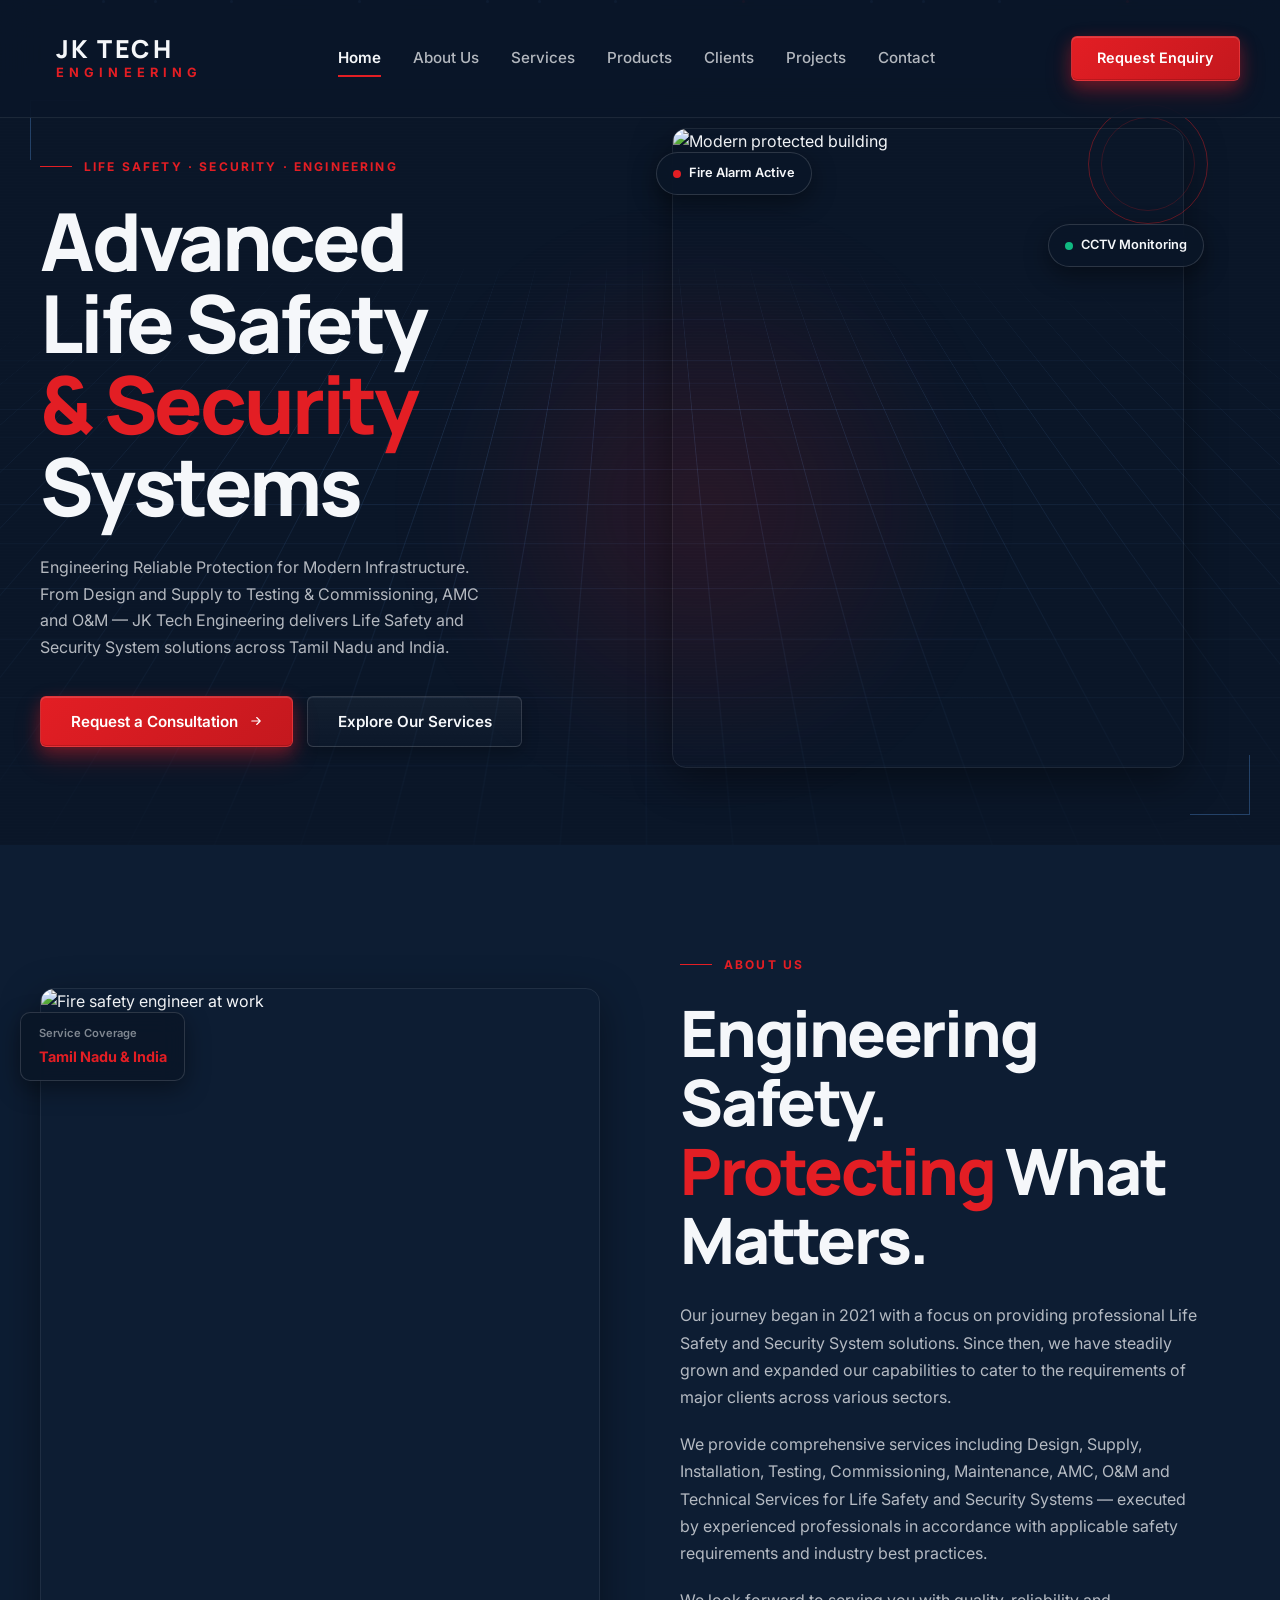
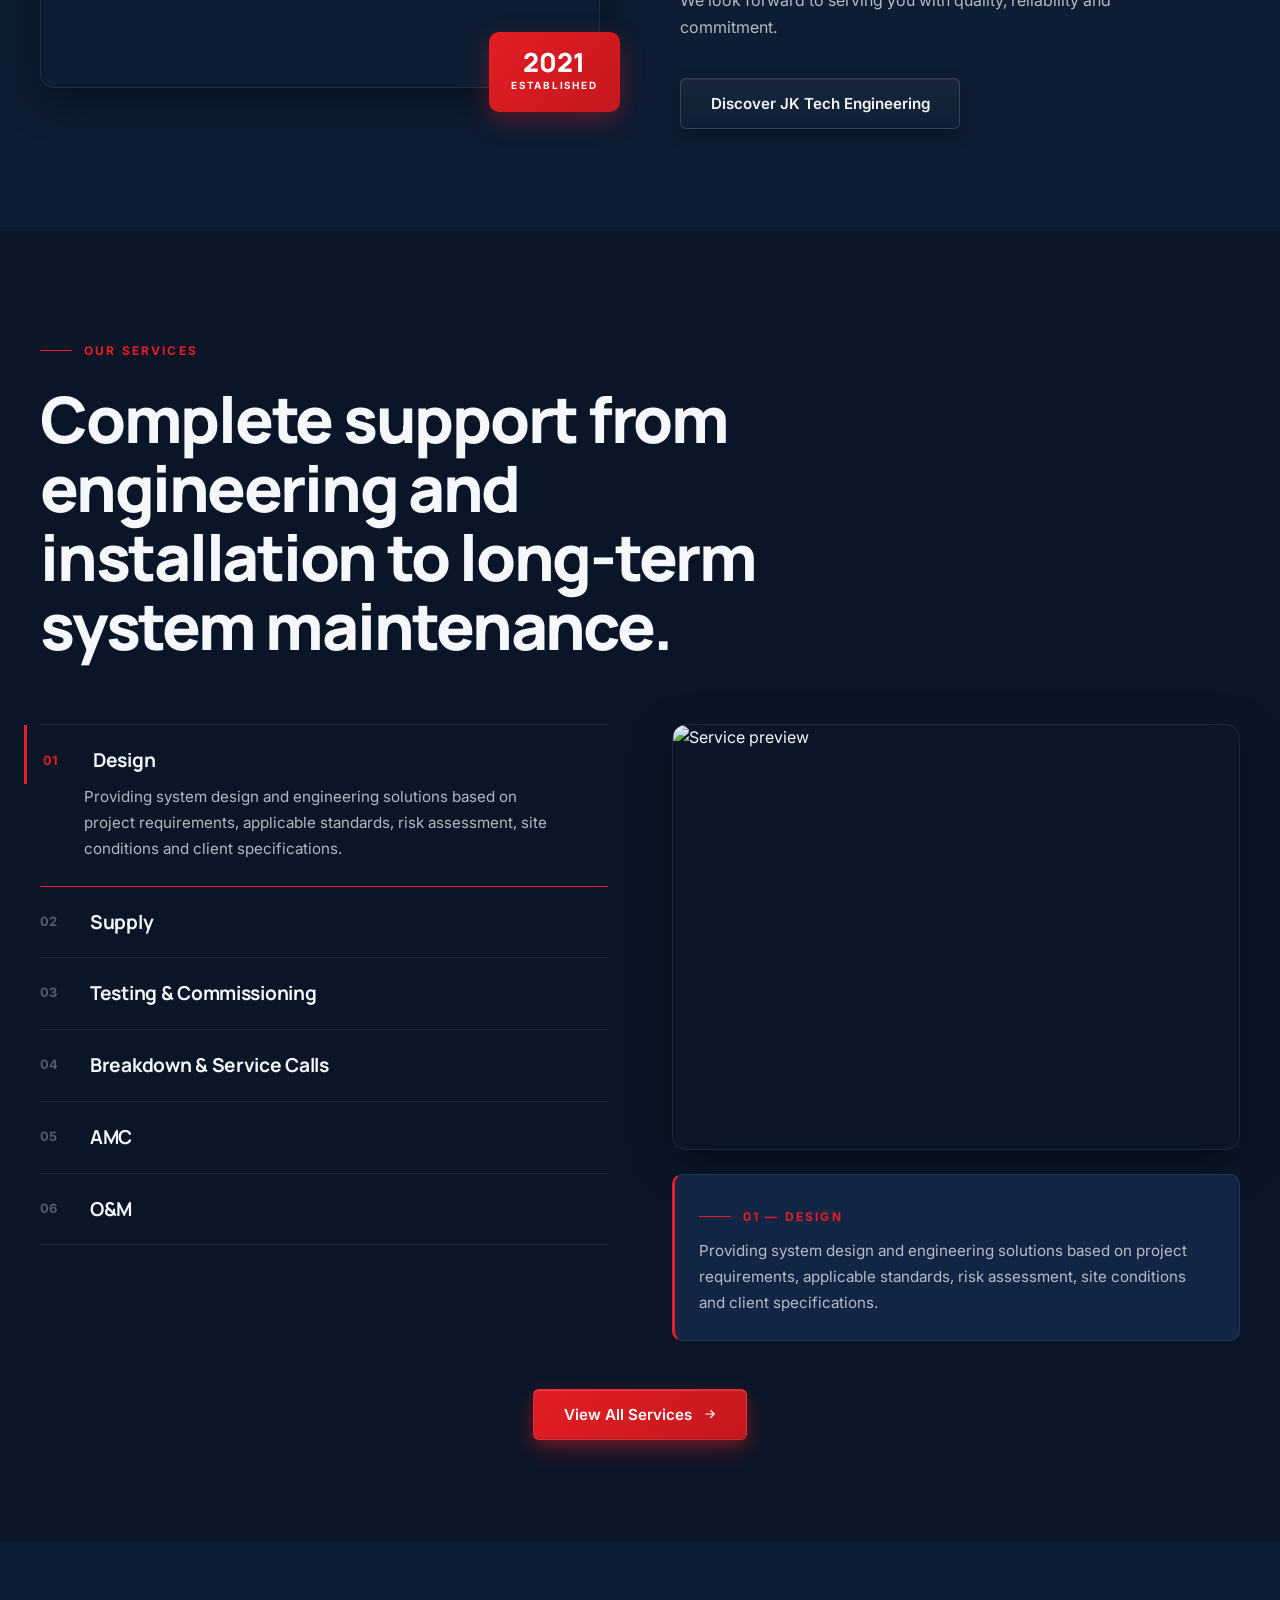
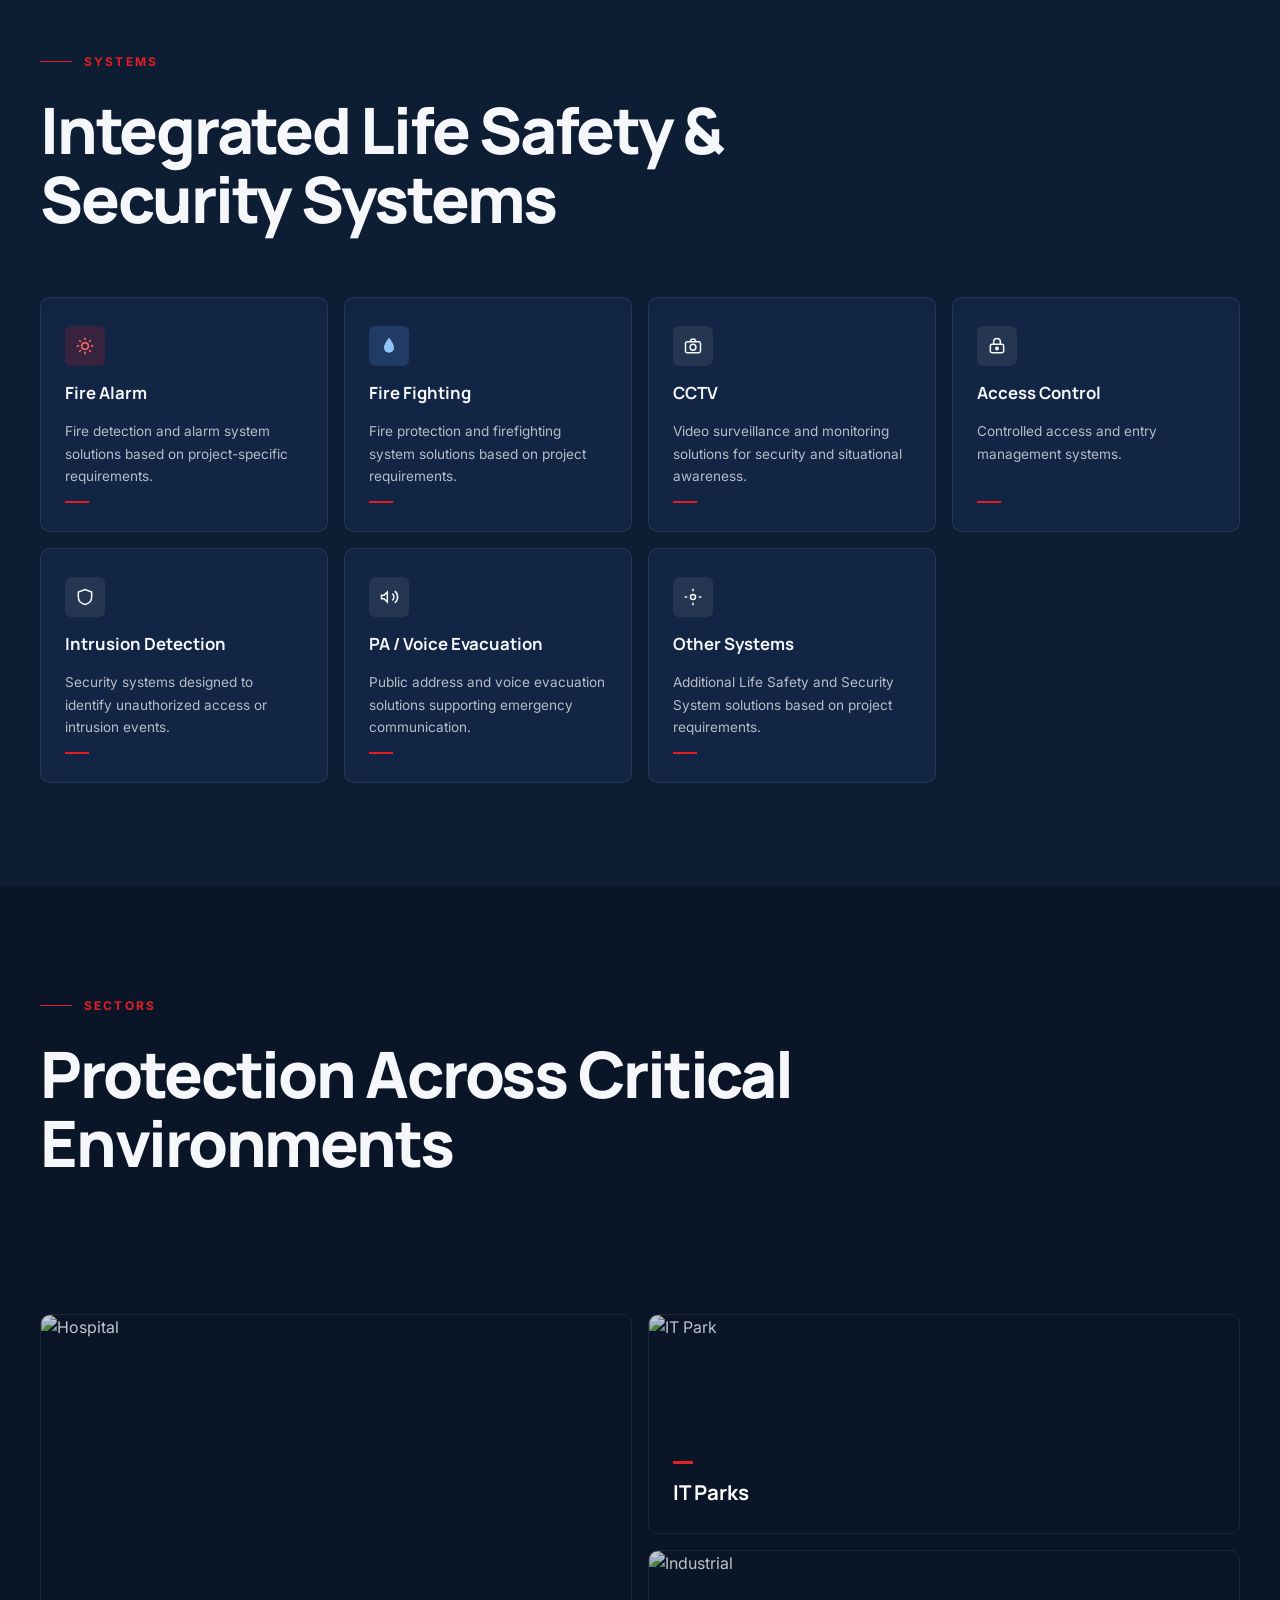
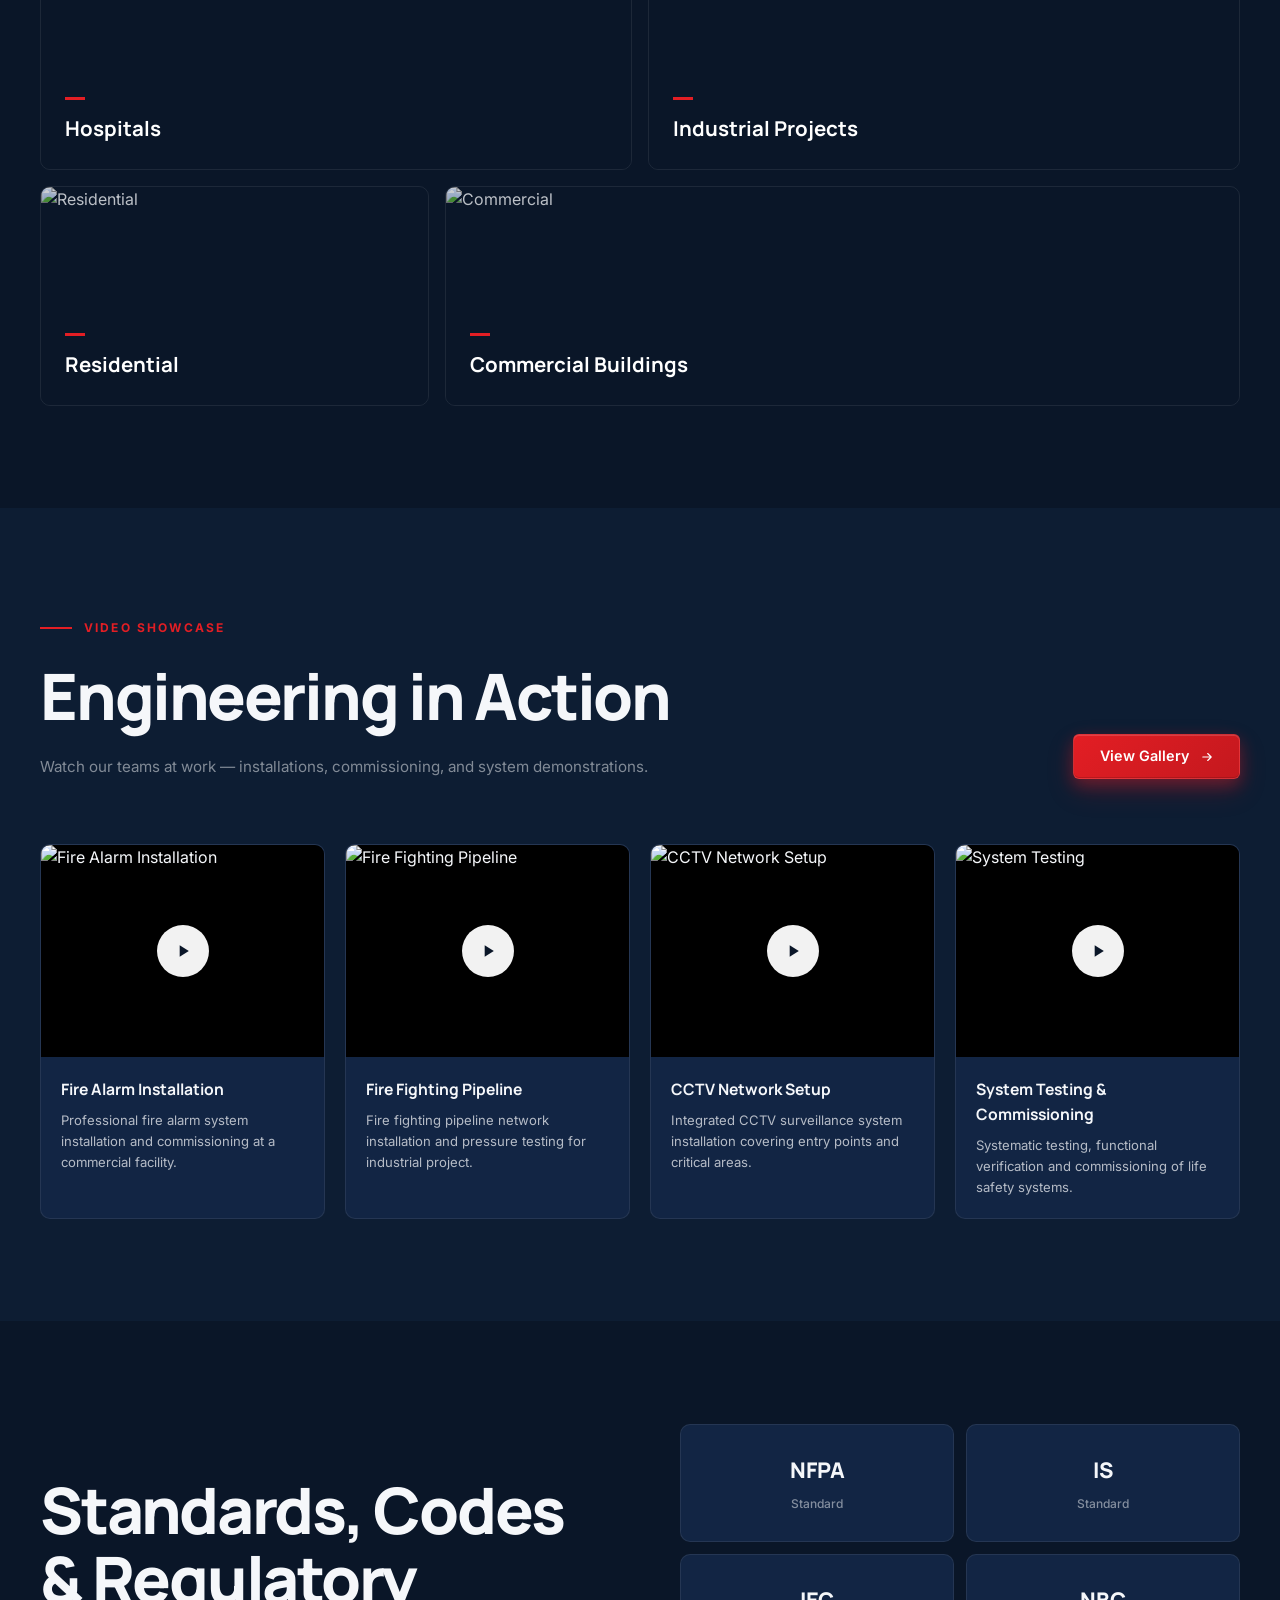
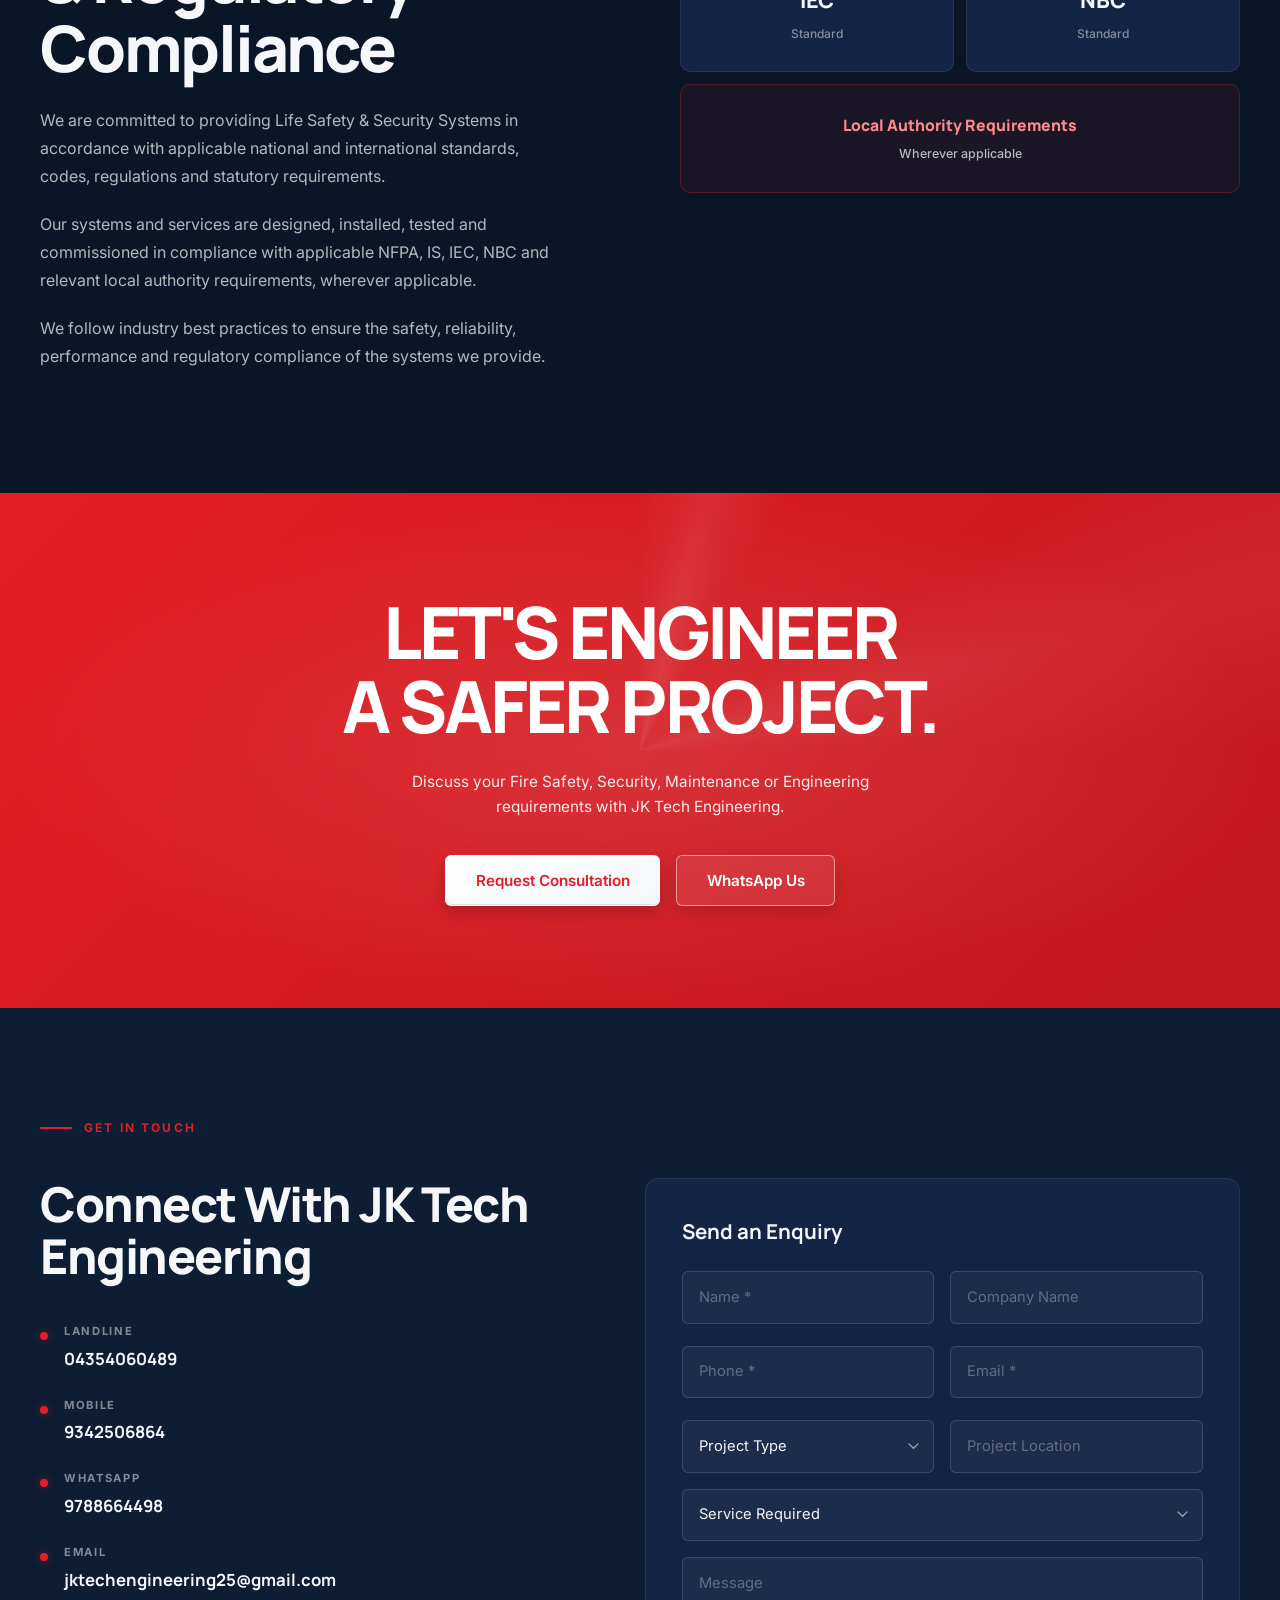
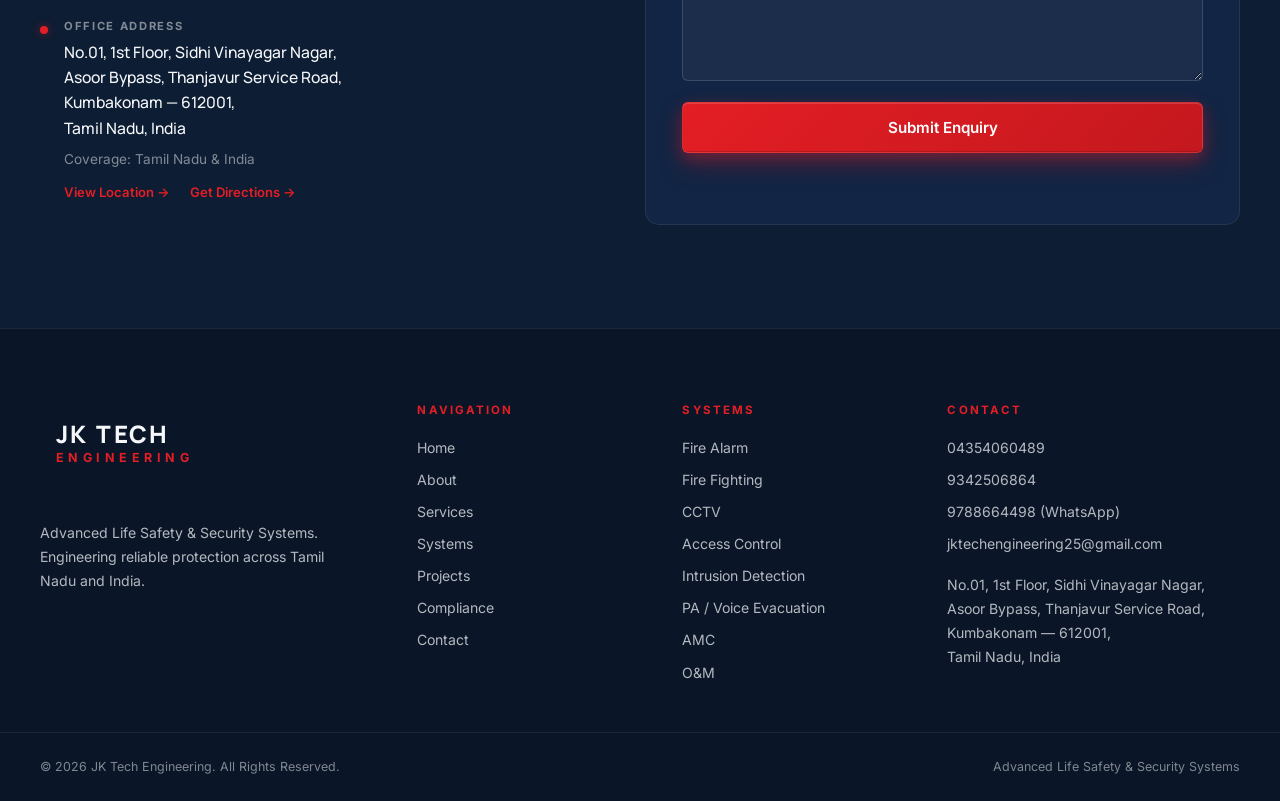
==== index.html @ 4ef5f95f "Add files via upload" ====
<!DOCTYPE html>
<html lang="en">
<head>
<meta charset="UTF-8" />
<meta name="viewport" content="width=device-width, initial-scale=1.0, viewport-fit=cover" />
<title>JK Tech Engineering | Advanced Life Safety &amp; Security Systems</title>
<meta name="description" content="JK Tech Engineering — Life Safety &amp; Security System solutions. Fire Alarm, Fire Fighting, CCTV, Access Control, Intrusion Detection, PA/Voice Evacuation, AMC and O&amp;M across Tamil Nadu and India." />
<meta name="theme-color" content="#0A1628" />
<link rel="icon" type="image/png" href="./images/logo/favicon.png" />
<link rel="apple-touch-icon" href="./images/logo/favicon.png" />
<link rel="preconnect" href="https://fonts.googleapis.com" />
<link rel="preconnect" href="https://fonts.gstatic.com" crossorigin />
<link href="https://fonts.googleapis.com/css2?family=Inter:wght@400;500;600;700&family=Manrope:wght@500;600;700;800&display=swap" rel="stylesheet" />
<link rel="stylesheet" href="styles.css" />
</head>
<body>

<!-- PAGE TRANSITION OVERLAY -->
<div class="page-transition" id="pageTransition" aria-hidden="true">
  <div class="page-transition__logo">
    <img src="./images/logo/logo.png" alt="" />
  </div>
</div>

<!-- SCROLL PROGRESS BAR -->
<div class="scroll-progress" id="scrollProgress" aria-hidden="true"></div>

<header class="nav" id="nav">
  <div class="container nav__inner">
    <a href="index.html" class="logo" aria-label="JK Tech Engineering">
      <img src="./images/logo/logo.png" alt="" class="logo__mark" />
      <span class="logo__text">
        <span class="logo__name">JK TECH</span>
        <span class="logo__sub">ENGINEERING</span>
      </span>
    </a>

    <nav class="nav__links" aria-label="Primary">
  <a href="index.html" class="is-current">Home</a>
  <a href="#about">About Us</a>
  <a href="services.html">Services</a>
  <a href="products.html">Products </a>
  <a href="clients.html">Clients</a>
  <a href="projects.html">Projects</a>
  <a href="#contact">Contact</a>
</nav>

    <div class="nav__actions">
      <a href="#contact" class="btn btn--red">Request Enquiry</a>
      <button class="nav__burger" id="navBurger" aria-label="Open menu" aria-expanded="false">
        <span></span><span></span><span></span>
      </button>
    </div>
  </div>
</header>

<div class="mmenu" id="mobileMenu" aria-hidden="true">
  <div class="mmenu__backdrop" data-close></div>
  <aside class="mmenu__panel">
    <div class="mmenu__head">
      <div class="mmenu__brand">
        <img src="./images/logo/logo.png" alt="" class="logo__mark" />
        <span class="logo__text">
          <span class="logo__name">JK TECH</span>
          <span class="logo__sub">ENGINEERING</span>
        </span>
      </div>
      <button class="mmenu__close" data-close aria-label="Close menu">✕</button>
    </div>
    <nav class="mmenu__links">
  <a href="index.html">Home</a>
  <a href="#about">About Us</a>
  <a href="services.html">Services</a>
  <a href="products.html">Products </a>
  <a href="clients.html">Clients</a>
  <a href="projects.html">Projects</a>
  <a href="#contact">Contact</a>
</nav>
    <div class="mmenu__foot">
      <a href="tel:+919342506864" class="btn btn--outline">Call Now</a>
      <a href="https://wa.me/919788664498" target="_blank" rel="noopener" class="btn btn--outline">WhatsApp</a>
      <a href="#contact" class="btn btn--red">Send Enquiry</a>
    </div>
  </aside>
</div>

<main id="top">

<section class="hero" data-reveal-section>
  <div class="hero__bg" aria-hidden="true">
    <div class="hero__grid-3d"></div>
    <div class="hero__glow"></div>
    <div class="hero__particles">
      <span></span><span></span><span></span><span></span><span></span>
      <span></span><span></span><span></span><span></span><span></span>
      <span></span><span></span>
    </div>
    <div class="hero__scanlines"></div>
    <div class="hero__corner hero__corner--tl"></div>
    <div class="hero__corner hero__corner--br"></div>
  </div>

  <div class="container hero__inner">
    <div class="hero__copy">
      <p class="label-line" data-reveal><span class="label-line__rule"></span>LIFE SAFETY · SECURITY · ENGINEERING</p>
      <h1 class="hero__title" data-reveal>
        <span class="reveal-line">Advanced</span>
        <span class="reveal-line">Life Safety</span>
        <span class="reveal-line red">&amp; Security</span>
        <span class="reveal-line">Systems</span>
      </h1>
      <p class="hero__body" data-reveal>
        Engineering Reliable Protection for Modern Infrastructure.
        From Design and Supply to Testing &amp; Commissioning, AMC
        and O&amp;M — JK Tech Engineering delivers Life Safety and
        Security System solutions across Tamil Nadu and India.
      </p>
      <div class="hero__actions" data-reveal>
        <a href="#contact" class="btn btn--red btn--lg btn--3d">
          <span class="btn__shine"></span>
          <span class="btn__label">Request a Consultation</span>
          <svg viewBox="0 0 20 20" width="14" height="14" class="btn__arrow"><path d="M4 10h12M11 5l5 5-5 5" stroke="currentColor" stroke-width="1.6" fill="none" stroke-linecap="round" stroke-linejoin="round"/></svg>
        </a>
        <a href="services.html" class="btn btn--outline btn--lg btn--3d" data-page-link>
          <span class="btn__shine"></span>
          <span class="btn__label">Explore Our Services</span>
        </a>
      </div>
    </div>

    <div class="hero__visual" data-reveal>
      <div class="hero__img-wrap">
        <img src="https://images.unsplash.com/photo-1486406146926-c627a92ad1ab?auto=format&fit=crop&w=1000&q=80" alt="Modern protected building" loading="eager" />
      </div>
      <div class="float-card float-card--fire"><span class="dot dot--red"></span>Fire Alarm Active</div>
      <div class="float-card float-card--cctv"><span class="dot dot--green"></span>CCTV Monitoring</div>
      <div class="hero__visual-ring" aria-hidden="true"></div>
    </div>
  </div>
</section>

<section class="about" id="about">
  <div class="container about__grid">
    <div class="about__media" data-reveal>
      <div class="about__img-wrap">
        <img src="https://images.unsplash.com/photo-1581092160562-40aa08e78837?auto=format&fit=crop&w=900&q=80" alt="Fire safety engineer at work" loading="lazy" />
      </div>
      <div class="float-card float-card--coverage">
        <span class="float-card__kicker">Service Coverage</span>
        <span class="float-card__value">Tamil Nadu &amp; India</span>
      </div>
      <div class="badge-est">
        <span class="badge-est__year">2021</span>
        <span class="badge-est__label">ESTABLISHED</span>
      </div>
    </div>
    <div class="about__copy">
      <p class="label-line" data-reveal><span class="label-line__rule"></span>ABOUT US</p>
      <h2 class="heading-xl" data-reveal>Engineering Safety.<br/><span class="red">Protecting</span> What<br/>Matters.</h2>
      <p class="about__p" data-reveal>Our journey began in 2021 with a focus on providing professional Life Safety and Security System solutions. Since then, we have steadily grown and expanded our capabilities to cater to the requirements of major clients across various sectors.</p>
      <p class="about__p" data-reveal>We provide comprehensive services including Design, Supply, Installation, Testing, Commissioning, Maintenance, AMC, O&amp;M and Technical Services for Life Safety and Security Systems — executed by experienced professionals in accordance with applicable safety requirements and industry best practices.</p>
      <p class="about__p" data-reveal>We look forward to serving you with quality, reliability and commitment.</p>
      <a href="services.html" class="btn btn--outline btn--lg btn--3d" data-reveal data-page-link>
        <span class="btn__shine"></span>
        <span class="btn__label">Discover JK Tech Engineering</span>
      </a>
    </div>
  </div>
</section>

<section class="services" id="services">
  <div class="container">
    <header class="services__head">
      <p class="label-line" data-reveal><span class="label-line__rule"></span>OUR SERVICES</p>
      <h2 class="heading-xl" data-reveal>Complete support from engineering and installation to long-term system maintenance.</h2>
    </header>

    <div class="services__layout">
      <div class="services__list" role="tablist" data-reveal>
        <article class="svc-tab is-active" data-svc="design">
          <header class="svc-tab__head"><span class="svc-tab__num">01</span><h3 class="svc-tab__name">Design</h3></header>
          <div class="svc-tab__body"><p>Providing system design and engineering solutions based on project requirements, applicable standards, risk assessment, site conditions and client specifications.</p></div>
        </article>
        <article class="svc-tab" data-svc="supply">
          <header class="svc-tab__head"><span class="svc-tab__num">02</span><h3 class="svc-tab__name">Supply</h3></header>
          <div class="svc-tab__body"><p>Supplying quality Life Safety and Security System equipment, materials and accessories suitable for project requirements and approved specifications.</p></div>
        </article>
        <article class="svc-tab" data-svc="tc">
          <header class="svc-tab__head"><span class="svc-tab__num">03</span><h3 class="svc-tab__name">Testing &amp; Commissioning</h3></header>
          <div class="svc-tab__body"><p>Conducting systematic testing, functional verification, programming and commissioning to ensure systems operate safely and effectively as intended.</p></div>
        </article>
        <article class="svc-tab" data-svc="breakdown">
          <header class="svc-tab__head"><span class="svc-tab__num">04</span><h3 class="svc-tab__name">Breakdown &amp; Service Calls</h3></header>
          <div class="svc-tab__body"><p>Providing prompt troubleshooting, fault diagnosis, repair and rectification services to restore the normal operation of Life Safety and Security Systems.</p></div>
        </article>
        <article class="svc-tab" data-svc="amc">
          <header class="svc-tab__head"><span class="svc-tab__num">05</span><h3 class="svc-tab__name">AMC</h3></header>
          <div class="svc-tab__body"><p>Annual Maintenance Contract — scheduled preventive maintenance, periodic inspection, testing and servicing to ensure system reliability and continuous operational readiness.</p></div>
        </article>
        <article class="svc-tab" data-svc="om">
          <header class="svc-tab__head"><span class="svc-tab__num">06</span><h3 class="svc-tab__name">O&amp;M</h3></header>
          <div class="svc-tab__body"><p>Operation &amp; Maintenance — comprehensive support including system monitoring, routine maintenance, inspections, testing, documentation and technical assistance.</p></div>
        </article>
      </div>

      <div class="services__preview" data-reveal>
        <div class="services__preview-img" id="svcImg">
          <img src="https://images.unsplash.com/photo-1503387762-592deb58ef4e?auto=format&fit=crop&w=900&q=80" alt="Service preview" loading="lazy" />
        </div>
        <div class="services__caption" id="svcCaption">
          <p class="label-line label-line--red"><span class="label-line__rule"></span>01 — DESIGN</p>
          <p class="services__caption-text">Providing system design and engineering solutions based on project requirements, applicable standards, risk assessment, site conditions and client specifications.</p>
        </div>
      </div>
    </div>

    <div class="services__cta" data-reveal>
      <a href="services.html" class="btn btn--red btn--lg btn--3d" data-page-link>
        <span class="btn__shine"></span>
        <span class="btn__label">View All Services</span>
        <svg viewBox="0 0 20 20" width="14" height="14" class="btn__arrow"><path d="M4 10h12M11 5l5 5-5 5" stroke="currentColor" stroke-width="1.6" fill="none" stroke-linecap="round" stroke-linejoin="round"/></svg>
      </a>
    </div>
  </div>
</section>

<section class="systems" id="systems">
  <div class="container">
    <header class="systems__head">
      <p class="label-line" data-reveal><span class="label-line__rule"></span>SYSTEMS</p>
      <h2 class="heading-xl" data-reveal>Integrated Life Safety &amp; Security Systems</h2>
    </header>

    <div class="systems__grid">
      <article class="sys-card" data-reveal>
        <span class="sys-card__icon sys-card__icon--red"><svg viewBox="0 0 24 24" width="20" height="20" fill="none" stroke="currentColor" stroke-width="1.8"><circle cx="12" cy="12" r="4"/><path d="M12 2v3M12 19v3M2 12h3M19 12h3M5 5l2 2M17 17l2 2M5 19l2-2M17 7l2-2"/></svg></span>
        <h3>Fire Alarm</h3><p>Fire detection and alarm system solutions based on project-specific requirements.</p>
        <span class="sys-card__line"></span>
      </article>
      <article class="sys-card" data-reveal>
        <span class="sys-card__icon sys-card__icon--blue"><svg viewBox="0 0 24 24" width="20" height="20" fill="currentColor"><path d="M12 2s6 7 6 12a6 6 0 1 1-12 0c0-5 6-12 6-12z"/></svg></span>
        <h3>Fire Fighting</h3><p>Fire protection and firefighting system solutions based on project requirements.</p>
        <span class="sys-card__line"></span>
      </article>
      <article class="sys-card" data-reveal>
        <span class="sys-card__icon sys-card__icon--navy"><svg viewBox="0 0 24 24" width="20" height="20" fill="none" stroke="currentColor" stroke-width="1.8"><rect x="3" y="7" width="18" height="13" rx="2"/><circle cx="12" cy="13.5" r="3.5"/><path d="M8 7l2-3h4l2 3"/></svg></span>
        <h3>CCTV</h3><p>Video surveillance and monitoring solutions for security and situational awareness.</p>
        <span class="sys-card__line"></span>
      </article>
      <article class="sys-card" data-reveal>
        <span class="sys-card__icon sys-card__icon--navy"><svg viewBox="0 0 24 24" width="20" height="20" fill="none" stroke="currentColor" stroke-width="1.8"><rect x="4" y="10" width="16" height="10" rx="2"/><path d="M8 10V7a4 4 0 0 1 8 0v3"/><circle cx="12" cy="15" r="1.5" fill="currentColor"/></svg></span>
        <h3>Access Control</h3><p>Controlled access and entry management systems.</p>
        <span class="sys-card__line"></span>
      </article>
      <article class="sys-card" data-reveal>
        <span class="sys-card__icon sys-card__icon--navy"><svg viewBox="0 0 24 24" width="20" height="20" fill="none" stroke="currentColor" stroke-width="1.8"><path d="M12 3l8 3v6c0 5-3.5 8-8 9-4.5-1-8-4-8-9V6l8-3z"/></svg></span>
        <h3>Intrusion Detection</h3><p>Security systems designed to identify unauthorized access or intrusion events.</p>
        <span class="sys-card__line"></span>
      </article>
      <article class="sys-card" data-reveal>
        <span class="sys-card__icon sys-card__icon--navy"><svg viewBox="0 0 24 24" width="20" height="20" fill="none" stroke="currentColor" stroke-width="1.8"><path d="M3 10v4h3l4 4V6L6 10H3z"/><path d="M16 8a5 5 0 0 1 0 8M19 5a9 9 0 0 1 0 14"/></svg></span>
        <h3>PA / Voice Evacuation</h3><p>Public address and voice evacuation solutions supporting emergency communication.</p>
        <span class="sys-card__line"></span>
      </article>
      <article class="sys-card" data-reveal>
        <span class="sys-card__icon sys-card__icon--navy"><svg viewBox="0 0 24 24" width="20" height="20" fill="none" stroke="currentColor" stroke-width="1.8"><circle cx="12" cy="12" r="3"/><path d="M12 2v3M12 19v3M2 12h3M19 12h3"/></svg></span>
        <h3>Other Systems</h3><p>Additional Life Safety and Security System solutions based on project requirements.</p>
        <span class="sys-card__line"></span>
      </article>
    </div>
  </div>
</section>

<section class="sectors">
  <div class="container">
    <header class="sectors__head">
      <p class="label-line" data-reveal><span class="label-line__rule"></span>SECTORS</p>
      <h2 class="heading-xl" data-reveal>Protection Across Critical Environments</h2>
      <p class="sectors__sub" data-reveal>Sectors we serve — representative environments, not completed project claims.</p>
    </header>

    <div class="sectors__grid">
      <article class="sector sector--tall" data-reveal>
        <img src="https://images.unsplash.com/photo-1519494026892-80bbd2d6fd0d?auto=format&fit=crop&w=900&q=80" alt="Hospital" loading="lazy" />
        <div class="sector__meta"><span class="sector__accent"></span><h3>Hospitals</h3></div>
      </article>
      <article class="sector" data-reveal>
        <img src="https://images.unsplash.com/photo-1497366216548-37526070297c?auto=format&fit=crop&w=700&q=80" alt="IT Park" loading="lazy" />
        <div class="sector__meta"><span class="sector__accent"></span><h3>IT Parks</h3></div>
      </article>
      <article class="sector" data-reveal>
        <img src="https://images.unsplash.com/photo-1554260570-9140fd3b7614?auto=format&fit=crop&w=900&q=80" alt="Industrial" loading="lazy" />
        <div class="sector__meta"><span class="sector__accent"></span><h3>Industrial Projects</h3></div>
      </article>
      <article class="sector" data-reveal>
        <img src="https://images.unsplash.com/photo-1545324418-cc1a3fa10c00?auto=format&fit=crop&w=700&q=80" alt="Residential" loading="lazy" />
        <div class="sector__meta"><span class="sector__accent"></span><h3>Residential</h3></div>
      </article>
      <article class="sector" data-reveal>
        <img src="https://images.unsplash.com/photo-1497366754035-f200968a6e72?auto=format&fit=crop&w=700&q=80" alt="Commercial" loading="lazy" />
        <div class="sector__meta"><span class="sector__accent"></span><h3>Commercial Buildings</h3></div>
      </article>
    </div>
  </div>
</section>

<section class="videos">
  <div class="container">
    <header class="videos__head">
      <div>
        <p class="label-line" data-reveal><span class="label-line__rule"></span>VIDEO SHOWCASE</p>
        <h2 class="heading-xl" data-reveal>Engineering in Action</h2>
        <p class="videos__sub" data-reveal>Watch our teams at work — installations, commissioning, and system demonstrations.</p>
      </div>
      <a href="projects.html" class="btn btn--red btn--3d" data-reveal data-page-link>
        <span class="btn__shine"></span>
        <span class="btn__label">View Gallery</span>
        <svg viewBox="0 0 20 20" width="14" height="14" class="btn__arrow"><path d="M4 10h12M11 5l5 5-5 5" stroke="currentColor" stroke-width="1.6" fill="none" stroke-linecap="round" stroke-linejoin="round"/></svg>
      </a>
    </header>

    <div class="videos__grid">
      <article class="video-card" data-video="./images/videos/fire-alarm.mp4" data-reveal>
        <div class="video-card__thumb">
          <img src="https://images.unsplash.com/photo-1581092918056-0c4c3acd3789?auto=format&fit=crop&w=700&q=80" alt="Fire Alarm Installation" loading="lazy" />
          <button class="video-card__play" aria-label="Play video"><svg viewBox="0 0 24 24" width="20" height="20"><path d="M8 5v14l11-7z" fill="currentColor"/></svg></button>
        </div>
        <div class="video-card__meta"><h3>Fire Alarm Installation</h3><p>Professional fire alarm system installation and commissioning at a commercial facility.</p></div>
      </article>
      <article class="video-card" data-video="./images/videos/fire-pipeline.mp4" data-reveal>
        <div class="video-card__thumb">
          <img src="https://images.unsplash.com/photo-1504328345606-18bbc8c9d7d1?auto=format&fit=crop&w=700&q=80" alt="Fire Fighting Pipeline" loading="lazy" />
          <button class="video-card__play" aria-label="Play video"><svg viewBox="0 0 24 24" width="20" height="20"><path d="M8 5v14l11-7z" fill="currentColor"/></svg></button>
        </div>
        <div class="video-card__meta"><h3>Fire Fighting Pipeline</h3><p>Fire fighting pipeline network installation and pressure testing for industrial project.</p></div>
      </article>
      <article class="video-card" data-video="./images/videos/cctv.mp4" data-reveal>
        <div class="video-card__thumb">
          <img src="https://images.unsplash.com/photo-1557597774-9d273605dfa9?auto=format&fit=crop&w=700&q=80" alt="CCTV Network Setup" loading="lazy" />
          <button class="video-card__play" aria-label="Play video"><svg viewBox="0 0 24 24" width="20" height="20"><path d="M8 5v14l11-7z" fill="currentColor"/></svg></button>
        </div>
        <div class="video-card__meta"><h3>CCTV Network Setup</h3><p>Integrated CCTV surveillance system installation covering entry points and critical areas.</p></div>
      </article>
      <article class="video-card" data-video="./images/videos/testing.mp4" data-reveal>
        <div class="video-card__thumb">
          <img src="https://images.unsplash.com/photo-1581093458791-9f3c3900df4b?auto=format&fit=crop&w=700&q=80" alt="System Testing" loading="lazy" />
          <button class="video-card__play" aria-label="Play video"><svg viewBox="0 0 24 24" width="20" height="20"><path d="M8 5v14l11-7z" fill="currentColor"/></svg></button>
        </div>
        <div class="video-card__meta"><h3>System Testing &amp; Commissioning</h3><p>Systematic testing, functional verification and commissioning of life safety systems.</p></div>
      </article>
    </div>
  </div>
</section>

<section class="compliance" id="compliance">
  <div class="container compliance__grid">
    <div class="compliance__copy">
      <p class="label-line" data-reveal><span class="label-line__rule"></span>STANDARDS &amp; COMPLIANCE</p>
      <h2 class="heading-xl" data-reveal>Standards, Codes &amp; Regulatory Compliance</h2>
      <p data-reveal>We are committed to providing Life Safety &amp; Security Systems in accordance with applicable national and international standards, codes, regulations and statutory requirements.</p>
      <p data-reveal>Our systems and services are designed, installed, tested and commissioned in compliance with applicable NFPA, IS, IEC, NBC and relevant local authority requirements, wherever applicable.</p>
      <p data-reveal>We follow industry best practices to ensure the safety, reliability, performance and regulatory compliance of the systems we provide.</p>
    </div>
    <div class="compliance__badges">
      <div class="std-card" data-reveal><h3>NFPA</h3><p>Standard</p></div>
      <div class="std-card" data-reveal><h3>IS</h3><p>Standard</p></div>
      <div class="std-card" data-reveal><h3>IEC</h3><p>Standard</p></div>
      <div class="std-card" data-reveal><h3>NBC</h3><p>Standard</p></div>
      <div class="std-card std-card--wide" data-reveal><h3>Local Authority Requirements</h3><p>Wherever applicable</p></div>
    </div>
  </div>
</section>

<section class="cta">
  <div class="cta__bg" aria-hidden="true"><div class="cta__rays"></div></div>
  <div class="container cta__inner">
    <h2 class="cta__title" data-reveal>LET'S ENGINEER<br/>A SAFER PROJECT.</h2>
    <p class="cta__sub" data-reveal>Discuss your Fire Safety, Security, Maintenance or Engineering requirements with JK Tech Engineering.</p>
    <div class="cta__actions" data-reveal>
      <a href="#contact" class="btn btn--white btn--lg btn--3d">
        <span class="btn__shine"></span><span class="btn__label">Request Consultation</span>
      </a>
      <a href="https://wa.me/919788664498" target="_blank" rel="noopener" class="btn btn--white-outline btn--lg btn--3d">
        <span class="btn__shine"></span><span class="btn__label">WhatsApp Us</span>
      </a>
    </div>
  </div>
</section>

<section class="contact" id="contact">
  <div class="container">
    <header class="contact__head">
      <p class="label-line" data-reveal><span class="label-line__rule"></span>GET IN TOUCH</p>
    </header>

    <div class="contact__grid">
      <div class="contact__info" data-reveal>
        <h2 class="heading-lg">Connect With JK Tech Engineering</h2>
        <ul class="cinfo">
          <li><span class="cinfo__dot"></span><div><p class="cinfo__label">LANDLINE</p><a href="tel:+914354060489" class="cinfo__val">04354060489</a></div></li>
          <li><span class="cinfo__dot"></span><div><p class="cinfo__label">MOBILE</p><a href="tel:+919342506864" class="cinfo__val">9342506864</a></div></li>
          <li><span class="cinfo__dot"></span><div><p class="cinfo__label">WHATSAPP</p><a href="https://wa.me/919788664498" target="_blank" rel="noopener" class="cinfo__val">9788664498</a></div></li>
          <li><span class="cinfo__dot"></span><div><p class="cinfo__label">EMAIL</p><a href="mailto:jktechengineering25@gmail.com" class="cinfo__val">jktechengineering25@gmail.com</a></div></li>
          <li>
            <span class="cinfo__dot"></span>
            <div>
              <p class="cinfo__label">OFFICE ADDRESS</p>
              <p class="cinfo__val cinfo__val--address">
                No.01, 1st Floor, Sidhi Vinayagar Nagar,<br/>
                Asoor Bypass, Thanjavur Service Road,<br/>
                Kumbakonam — 612001,<br/>
                Tamil Nadu, India
              </p>
              <p class="cinfo__sub">Coverage: Tamil Nadu &amp; India</p>
              <div class="cinfo__links">
                <a href="https://www.google.com/maps?q=10.9601,79.3845" target="_blank" rel="noopener">View Location →</a>
                <a href="https://www.google.com/maps/dir/?api=1&destination=10.9601,79.3845" target="_blank" rel="noopener">Get Directions →</a>
              </div>
            </div>
          </li>
        </ul>
      </div>

      <div class="contact__form-wrap" data-reveal>
        <div class="contact__form-card">
          <h3 class="form__title">Send an Enquiry</h3>
          <form id="enquiryForm" action="https://formspree.io/f/xzeblnpy" method="POST" novalidate>
            <div class="f-row">
              <div class="f-field"><input id="f-name" name="name" type="text" placeholder="Name *" required /><p class="f-err" id="err-name"></p></div>
              <div class="f-field"><input id="f-company" name="company" type="text" placeholder="Company Name" /></div>
            </div>
            <div class="f-row">
              <div class="f-field"><input id="f-phone" name="phone" type="tel" placeholder="Phone *" required /><p class="f-err" id="err-phone"></p></div>
              <div class="f-field"><input id="f-email" name="email" type="email" placeholder="Email *" required /><p class="f-err" id="err-email"></p></div>
            </div>
            <div class="f-row">
              <div class="f-field">
                <select id="f-ptype" name="projectType">
                  <option value="">Project Type</option>
                  <option>Hospital</option><option>IT Park</option><option>Office</option><option>Industrial</option>
                  <option>Commercial</option><option>Residential</option><option>Construction Site</option><option>Other</option>
                </select>
              </div>
              <div class="f-field"><input id="f-ploc" name="projectLocation" type="text" placeholder="Project Location" /></div>
            </div>
            <div class="f-row">
              <div class="f-field f-field--wide">
                <select id="f-service" name="service">
                  <option value="">Service Required</option>
                  <option>Fire Alarm</option><option>Fire Fighting</option><option>CCTV</option><option>Access Control</option>
                  <option>Intrusion Detection</option><option>PA / Voice Evacuation</option><option>Pipeline</option>
                  <option>AMC</option><option>O&amp;M</option><option>Breakdown / Service</option>
                  <option>Design &amp; Engineering</option><option>Other</option>
                </select>
              </div>
            </div>
            <div class="f-field"><textarea id="f-message" name="message" rows="4" placeholder="Message" required></textarea><p class="f-err" id="err-message"></p></div>
            <input type="hidden" name="_subject" value="New Enquiry — JK Tech Engineering Website" />
            <input type="hidden" name="_replyto" value="" id="f-replyto" />
            <div class="hp" aria-hidden="true"><input id="f-website" name="_gotcha" type="text" tabindex="-1" autocomplete="off" /></div>
            <button type="submit" class="btn btn--red btn--block btn--lg btn--3d" id="submitBtn">
              <span class="btn__shine"></span>
              <span class="btn__label">Submit Enquiry</span>
              <span class="btn__spinner" aria-hidden="true"></span>
            </button>
            <p class="form-status" id="formStatus" role="status" aria-live="polite"></p>
          </form>
        </div>
      </div>
    </div>
  </div>
</section>

<footer class="footer">
  <div class="container footer__grid">
    <div class="footer__brand">
      <div class="footer__brand-row">
        <img src="./images/logo/logo.png" alt="" class="footer__logo-mark" />
        <div class="footer__brand-text">
          <span class="footer__brand-name">JK TECH</span>
          <span class="footer__brand-sub">ENGINEERING</span>
        </div>
      </div>
      <p class="footer__tag">Advanced Life Safety &amp; Security Systems. Engineering reliable protection across Tamil Nadu and India.</p>
    </div>
    <div class="footer__col">
      <p class="footer__col-title">NAVIGATION</p>
      <a href="index.html">Home</a><a href="#about">About</a><a href="services.html" data-page-link>Services</a>
      <a href="#systems">Systems</a><a href="projects.html" data-page-link>Projects</a>
      <a href="#compliance">Compliance</a><a href="#contact">Contact</a>
    </div>
    <div class="footer__col">
      <p class="footer__col-title">SYSTEMS</p>
      <a href="#systems">Fire Alarm</a><a href="#systems">Fire Fighting</a><a href="#systems">CCTV</a>
      <a href="#systems">Access Control</a><a href="#systems">Intrusion Detection</a>
      <a href="#systems">PA / Voice Evacuation</a>
      <a href="services.html" data-page-link>AMC</a><a href="services.html" data-page-link>O&amp;M</a>
    </div>
    <div class="footer__col">
      <p class="footer__col-title">CONTACT</p>
      <a href="tel:+914354060489">04354060489</a>
      <a href="tel:+919342506864">9342506864</a>
      <a href="https://wa.me/919788664498" target="_blank" rel="noopener">9788664498 (WhatsApp)</a>
      <a href="mailto:jktechengineering25@gmail.com">jktechengineering25@gmail.com</a>
      <p class="footer__addr">
        No.01, 1st Floor, Sidhi Vinayagar Nagar,<br/>
        Asoor Bypass, Thanjavur Service Road,<br/>
        Kumbakonam — 612001,<br/>
        Tamil Nadu, India
      </p>
    </div>
  </div>
  <div class="container footer__bottom">
    <p>© <span id="year">2025</span> JK Tech Engineering. All Rights Reserved.</p>
    <p>Advanced Life Safety &amp; Security Systems</p>
  </div>
</footer>

</main>

<div class="floating-contact" aria-label="Quick contact">
  <a href="tel:+919342506864" aria-label="Call"><svg viewBox="0 0 24 24" width="18" height="18" fill="currentColor"><path d="M6.6 10.8a15 15 0 0 0 6.6 6.6l2.2-2.2c.3-.3.7-.4 1-.2 1.1.4 2.3.6 3.5.6.6 0 1 .4 1 1V20c0 .6-.4 1-1 1A17 17 0 0 1 3 4c0-.6.4-1 1-1h3.4c.6 0 1 .4 1 1 0 1.2.2 2.4.6 3.5.1.4 0 .8-.2 1l-2.2 2.3z"/></svg></a>
  <a href="https://wa.me/919788664498" target="_blank" rel="noopener" aria-label="WhatsApp"><svg viewBox="0 0 24 24" width="18" height="18" fill="currentColor"><path d="M12 2a10 10 0 0 0-8.6 15.1L2 22l5-1.3A10 10 0 1 0 12 2z"/></svg></a>
  <a href="#contact" aria-label="Enquiry" class="floating-contact--red"><svg viewBox="0 0 24 24" width="18" height="18" fill="none" stroke="currentColor" stroke-width="1.8"><path d="M3 5h18v12H7l-4 4V5z"/></svg></a>
</div>

<script src="script.js" defer></script>
</body>
</html>
---- styles.css ----
/* ═══════════════════════════════════════════════════════════════
   JK TECH ENGINEERING — DARK NAVY + SMOOTH SCROLL + TRANSITIONS
   ═══════════════════════════════════════════════════════════════ */

:root {
  --bg:        #0A1628;
  --bg-2:      #0D1D33;
  --bg-3:      #122544;
  --border:    rgba(255, 255, 255, 0.08);
  --border-2:  rgba(255, 255, 255, 0.14);
  --text:      #F5F7FA;
  --text-2:    rgba(245, 247, 250, 0.72);
  --text-3:    rgba(245, 247, 250, 0.5);
  --text-4:    rgba(245, 247, 250, 0.32);
  --red:       #E31E24;
  --red-hover: #FF2E35;
  --green:     #10B981;
  --blue:      #60A5FA;
  --font-body: 'Inter', -apple-system, BlinkMacSystemFont, sans-serif;
  --font-head: 'Manrope', -apple-system, BlinkMacSystemFont, sans-serif;
  --radius-sm: 6px;
  --radius-md: 10px;
  --radius-lg: 14px;
  --container: 1280px;
  --gutter:    clamp(1.25rem, 4vw, 2.5rem);
  --shadow-lg:  0 12px 40px rgba(0, 0, 0, 0.4);
  --shadow-red: 0 8px 24px rgba(227, 30, 36, 0.35);
  --ease:      cubic-bezier(0.22, 1, 0.36, 1);
  --ease-smooth: cubic-bezier(0.4, 0, 0.2, 1);
  --dur-fast:  0.2s;
  --dur-base:  0.32s;
  --dur-slow:  0.6s;
}

*, *::before, *::after { box-sizing: border-box; margin: 0; padding: 0; }

html {
  -webkit-text-size-adjust: 100%;
  scroll-behavior: smooth;
  scroll-padding-top: 110px;
  -webkit-font-smoothing: antialiased;
  -moz-osx-font-smoothing: grayscale;
}

body {
  font-family: var(--font-body);
  font-size: 16px;
  line-height: 1.6;
  color: var(--text);
  background: var(--bg);
  overflow-x: hidden;
  min-height: 100vh;
  opacity: 1;
  transition: opacity 0.5s var(--ease);
}
body.is-leaving { opacity: 0; }
body.is-loading { opacity: 0; }

img, svg { display: block; max-width: 100%; height: auto; }
button { font: inherit; color: inherit; background: none; border: none; cursor: pointer; }
input, textarea, select { font: inherit; color: inherit; }
a { color: inherit; text-decoration: none; }
ul, ol { list-style: none; }
:focus { outline: none; }
:focus-visible { outline: 2px solid var(--red); outline-offset: 3px; border-radius: 4px; }
::selection { background: var(--red); color: var(--text); }

::-webkit-scrollbar { width: 10px; height: 10px; }
::-webkit-scrollbar-track { background: var(--bg); }
::-webkit-scrollbar-thumb { background: rgba(255, 255, 255, 0.15); border-radius: 999px; }

.container { width: 100%; max-width: var(--container); margin-inline: auto; padding-inline: var(--gutter); }
section { position: relative; padding-block: clamp(4rem, 8vw, 7rem); }

/* ═══════════════════════════════════════════════════════════════
   PAGE TRANSITION OVERLAY
   ═══════════════════════════════════════════════════════════════ */
.page-transition {
  position: fixed;
  inset: 0;
  z-index: 9999;
  background: var(--bg);
  display: grid;
  place-items: center;
  pointer-events: none;
  opacity: 0;
  transition: opacity 0.35s var(--ease);
}
.page-transition.is-active {
  opacity: 1;
  pointer-events: auto;
}
.page-transition__logo {
  width: 100px;
  height: 100px;
  display: grid;
  place-items: center;
  opacity: 0;
  transform: scale(0.85);
  transition: opacity 0.4s var(--ease), transform 0.4s var(--ease);
  animation: pageTransitionPulse 1.2s ease-in-out infinite;
}
.page-transition.is-active .page-transition__logo {
  opacity: 1;
  transform: scale(1);
}
.page-transition__logo img {
  width: 100%;
  height: 100%;
  object-fit: contain;
  filter: brightness(0) invert(1);
}
@keyframes pageTransitionPulse {
  0%, 100% { opacity: 0.8; transform: scale(1); }
  50%      { opacity: 1;   transform: scale(1.06); }
}

/* ═══════════════════════════════════════════════════════════════
   SCROLL PROGRESS BAR
   ═══════════════════════════════════════════════════════════════ */
.scroll-progress {
  position: fixed;
  top: 0;
  left: 0;
  height: 3px;
  width: 0%;
  background: linear-gradient(90deg, var(--red) 0%, #FF2E35 100%);
  z-index: 9998;
  box-shadow: 0 0 12px rgba(227, 30, 36, 0.6);
  transition: width 0.1s linear;
  pointer-events: none;
}

/* ═══════════════════════════════════════════════════════════════
   SCROLL REVEAL ANIMATIONS
   ═══════════════════════════════════════════════════════════════ */
[data-reveal] {
  opacity: 0;
  transform: translateY(40px);
  transition: opacity 1s var(--ease), transform 1s var(--ease);
}
[data-reveal].is-in {
  opacity: 1;
  transform: translateY(0);
}

/* Stagger for grids */
[data-reveal]:nth-child(1) { transition-delay: 0.05s; }
[data-reveal]:nth-child(2) { transition-delay: 0.12s; }
[data-reveal]:nth-child(3) { transition-delay: 0.19s; }
[data-reveal]:nth-child(4) { transition-delay: 0.26s; }
[data-reveal]:nth-child(5) { transition-delay: 0.33s; }
[data-reveal]:nth-child(6) { transition-delay: 0.40s; }
[data-reveal]:nth-child(7) { transition-delay: 0.47s; }

/* Hero reveal lines */
.reveal-line {
  display: block;
  opacity: 0;
  transform: translateY(60px) rotateX(-12deg);
  transform-origin: 50% 100%;
  transition: opacity 1.1s var(--ease), transform 1.1s var(--ease);
  animation-fill-mode: both;
}
.hero__title.is-in .reveal-line:nth-child(1) { transition-delay: 0.1s; }
.hero__title.is-in .reveal-line:nth-child(2) { transition-delay: 0.2s; }
.hero__title.is-in .reveal-line:nth-child(3) { transition-delay: 0.3s; }
.hero__title.is-in .reveal-line:nth-child(4) { transition-delay: 0.4s; }
.hero__title.is-in .reveal-line {
  opacity: 1;
  transform: translateY(0) rotateX(0);
}

/* ═══════════════════════════════════════════════════════════════
   TYPOGRAPHY
   ═══════════════════════════════════════════════════════════════ */
.heading-xl { font-family: var(--font-head); font-weight: 800; font-size: clamp(2.25rem, 5.2vw, 4rem); line-height: 1.08; letter-spacing: -0.035em; color: var(--text); margin-bottom: 1.5rem; }
.heading-lg { font-family: var(--font-head); font-weight: 800; font-size: clamp(2rem, 4vw, 3rem); line-height: 1.1; letter-spacing: -0.03em; color: var(--text); margin-bottom: 2.5rem; }
.red { color: var(--red); }

.label-line { display: inline-flex; align-items: center; gap: 0.75rem; font-family: var(--font-body); font-size: 0.75rem; font-weight: 700; letter-spacing: 0.18em; text-transform: uppercase; color: var(--red); margin-bottom: 1.5rem; }
.label-line__rule { display: inline-block; width: 32px; height: 1.5px; background: var(--red); }
.label-line--red { color: var(--red); }

/* ═══════════════════════════════════════════════════════════════
   3D BUTTONS
   ═══════════════════════════════════════════════════════════════ */
.btn {
  position: relative;
  display: inline-flex;
  align-items: center;
  justify-content: center;
  gap: 0.7rem;
  padding: 0.9rem 1.6rem;
  font-family: var(--font-body);
  font-size: 0.9rem;
  font-weight: 600;
  line-height: 1;
  border-radius: var(--radius-sm);
  border: 1.5px solid transparent;
  cursor: pointer;
  overflow: hidden;
  white-space: nowrap;
  isolation: isolate;
  transition: transform 0.4s var(--ease), box-shadow 0.4s var(--ease), background-color 0.3s var(--ease), border-color 0.3s var(--ease);
}

.btn--3d { transform: translateY(0) translateZ(0); will-change: transform; }
.btn--3d:hover { transform: translateY(-4px); }
.btn--3d:active { transform: translateY(-1px); transition-duration: 0.1s; }

.btn__shine {
  position: absolute; inset: 0;
  background: linear-gradient(120deg, transparent 20%, rgba(255,255,255,0.35) 50%, transparent 80%);
  transform: translateX(-110%);
  transition: transform 0.7s var(--ease);
  pointer-events: none; z-index: 1;
}
.btn--3d:hover .btn__shine { transform: translateX(110%); }

.btn__arrow { transition: transform 0.4s var(--ease); }
.btn--3d:hover .btn__arrow { transform: translateX(4px); }
.btn__label, .btn__spinner, .btn svg { position: relative; z-index: 2; }

.btn--red {
  background: linear-gradient(135deg, #E31E24 0%, #C4181E 100%);
  color: #fff; border-color: rgba(255, 255, 255, 0.1);
  box-shadow: 0 1px 0 rgba(255, 255, 255, 0.15) inset, 0 -1px 0 rgba(0, 0, 0, 0.15) inset, 0 6px 16px rgba(227, 30, 36, 0.35), 0 12px 28px rgba(227, 30, 36, 0.18);
}
.btn--red:hover {
  background: linear-gradient(135deg, #FF2E35 0%, #D92332 100%);
  box-shadow: 0 1px 0 rgba(255, 255, 255, 0.2) inset, 0 -1px 0 rgba(0, 0, 0, 0.15) inset, 0 12px 28px rgba(227, 30, 36, 0.45), 0 20px 40px rgba(227, 30, 36, 0.25);
}

.btn--outline {
  background: linear-gradient(180deg, rgba(255,255,255,0.04) 0%, rgba(255,255,255,0.01) 100%);
  color: var(--text); border-color: var(--border-2);
  box-shadow: 0 1px 0 rgba(255, 255, 255, 0.06) inset, 0 6px 16px rgba(0, 0, 0, 0.25);
}
.btn--outline:hover {
  border-color: var(--red);
  background: linear-gradient(180deg, rgba(227,30,36,0.1) 0%, rgba(227,30,36,0.02) 100%);
  box-shadow: 0 1px 0 rgba(255, 255, 255, 0.08) inset, 0 12px 28px rgba(227, 30, 36, 0.25);
}

.btn--white {
  background: linear-gradient(135deg, #FFFFFF 0%, #F5F7FA 100%);
  color: var(--red); border-color: #fff;
  box-shadow: 0 1px 0 rgba(255, 255, 255, 0.8) inset, 0 -1px 0 rgba(0, 0, 0, 0.1) inset, 0 6px 16px rgba(0, 0, 0, 0.2);
}
.btn--white:hover {
  box-shadow: 0 1px 0 rgba(255, 255, 255, 0.9) inset, 0 -1px 0 rgba(0, 0, 0, 0.1) inset, 0 12px 28px rgba(0, 0, 0, 0.3);
}

.btn--white-outline {
  background: rgba(255, 255, 255, 0.08);
  color: #fff; border-color: rgba(255, 255, 255, 0.5);
  backdrop-filter: blur(10px);
  box-shadow: 0 6px 16px rgba(0, 0, 0, 0.15);
}
.btn--white-outline:hover {
  background: rgba(255, 255, 255, 0.15); border-color: #fff;
  box-shadow: 0 12px 28px rgba(0, 0, 0, 0.25);
}

.btn--lg { padding: 1.05rem 1.85rem; font-size: 0.95rem; }
.btn--block { width: 100%; }
.btn__spinner { display: none; width: 14px; height: 14px; border: 2px solid rgba(255, 255, 255, 0.4); border-top-color: #fff; border-radius: 50%; animation: spin 0.8s linear infinite; }
#submitBtn.is-loading .btn__spinner { display: inline-block; }
#submitBtn.is-loading .btn__label { opacity: 0.7; }
#submitBtn:disabled { opacity: 0.75; cursor: not-allowed; transform: none !important; }
@keyframes spin { to { transform: rotate(360deg); } }

/* ═══════════════════════════════════════════════════════════════
   NAVBAR
   ═══════════════════════════════════════════════════════════════ */
.nav { position: fixed; top: 0; left: 0; right: 0; z-index: 100; background: rgba(10, 22, 40, 0.85); backdrop-filter: blur(20px); -webkit-backdrop-filter: blur(20px); border-bottom: 1px solid var(--border); transition: all 0.5s var(--ease); }
.nav.is-scrolled { background: rgba(10, 22, 40, 0.95); box-shadow: 0 4px 24px rgba(0, 0, 0, 0.3); }
.nav__inner { display: flex; align-items: center; justify-content: space-between; gap: 2rem; padding-block: 1.15rem; }

/* BIGGER LOGO */
.logo { display: inline-flex; align-items: center; gap: 16px; flex-shrink: 0; transition: transform 0.4s var(--ease); }
.logo:hover { transform: scale(1.03); }
.logo__mark {
  height: 80px;
  width: auto;
  max-width: 96px;
  display: block;
  object-fit: contain;
  filter: brightness(0) invert(1) drop-shadow(0 0 10px rgba(255,255,255,0.1));
  transition: filter 0.3s var(--ease);
}
.logo:hover .logo__mark { filter: brightness(0) invert(1) drop-shadow(0 0 16px rgba(227,30,36,0.5)); }
.logo__text { display: flex; flex-direction: column; line-height: 1; gap: 6px; }
.logo__name { font-family: var(--font-head); font-size: 1.55rem; font-weight: 800; letter-spacing: 0.1em; color: var(--text); white-space: nowrap; }
.logo__sub  { font-family: var(--font-body); font-size: 0.8rem; font-weight: 700; letter-spacing: 0.4em; color: var(--red); text-transform: uppercase; white-space: nowrap; }

.nav__links { display: none; align-items: center; gap: 2rem; }
@media (min-width: 1000px) { .nav__links { display: flex; } }
.nav__links a { font-size: 0.95rem; font-weight: 500; color: var(--text-2); position: relative; transition: color var(--dur-fast) var(--ease); }
.nav__links a::before {
  content: '';
  position: absolute;
  bottom: -6px; left: 0;
  width: 100%; height: 2px;
  background: var(--red);
  transform: scaleX(0);
  transform-origin: right center;
  transition: transform 0.4s var(--ease);
}
.nav__links a:hover { color: var(--text); }
.nav__links a:hover::before { transform: scaleX(1); transform-origin: left center; }
.nav__links a.is-current { color: var(--text); font-weight: 600; }
.nav__links a.is-current::before { transform: scaleX(1); }

.nav__actions { display: flex; align-items: center; gap: 1rem; }
.nav__burger { display: inline-flex; flex-direction: column; justify-content: center; gap: 5px; width: 44px; height: 44px; padding: 11px; border: 1px solid var(--border-2); border-radius: var(--radius-sm); background: transparent; }
@media (min-width: 1000px) { .nav__burger { display: none; } }
.nav__burger span { display: block; height: 2px; width: 100%; background: var(--text); border-radius: 1px; transition: all var(--dur-base); }
.nav__burger.is-open span:nth-child(1) { transform: translateY(7px) rotate(45deg); }
.nav__burger.is-open span:nth-child(2) { opacity: 0; }
.nav__burger.is-open span:nth-child(3) { transform: translateY(-7px) rotate(-45deg); }

/* ═══════════════════════════════════════════════════════════════
   MOBILE MENU
   ═══════════════════════════════════════════════════════════════ */
.mmenu { position: fixed; inset: 0; z-index: 200; pointer-events: none; }
.mmenu.is-open { pointer-events: auto; }
.mmenu__backdrop { position: absolute; inset: 0; background: rgba(0, 0, 0, 0.7); backdrop-filter: blur(6px); opacity: 0; transition: opacity var(--dur-base); }
.mmenu.is-open .mmenu__backdrop { opacity: 1; }
.mmenu__panel { position: absolute; top: 0; right: 0; bottom: 0; width: min(420px, 90vw); background: var(--bg-2); border-left: 1px solid var(--border); padding: 1.5rem; display: flex; flex-direction: column; transform: translateX(100%); transition: transform 0.55s var(--ease); overflow-y: auto; }
.mmenu.is-open .mmenu__panel { transform: translateX(0); }
.mmenu__head { display: flex; justify-content: space-between; align-items: center; padding-bottom: 1rem; border-bottom: 1px solid var(--border); margin-bottom: 1.5rem; gap: 1rem; }
.mmenu__brand { display: inline-flex; align-items: center; gap: 12px; }
.mmenu__brand .logo__mark { height: 62px; max-width: 72px; }
.mmenu__brand .logo__name { font-size: 1.2rem; }
.mmenu__brand .logo__sub { font-size: 0.65rem; letter-spacing: 0.3em; }
.mmenu__close { width: 40px; height: 40px; display: grid; place-items: center; border-radius: var(--radius-sm); color: var(--text); border: 1px solid var(--border-2); flex-shrink: 0; }
.mmenu__links { display: flex; flex-direction: column; gap: 0.25rem; }
.mmenu__links a { padding: 1rem 0; border-bottom: 1px solid var(--border); font-family: var(--font-head); font-size: 1.3rem; font-weight: 600; color: var(--text); transition: padding-left 0.3s var(--ease), color 0.3s var(--ease); }
.mmenu__links a:hover { padding-left: 0.5rem; color: var(--red); }
.mmenu__foot { margin-top: auto; padding-top: 1.5rem; display: grid; gap: 0.5rem; }

/* ═══════════════════════════════════════════════════════════════
   HERO
   ═══════════════════════════════════════════════════════════════ */
.hero { position: relative; padding-top: clamp(8rem, 13vh, 10rem); padding-bottom: clamp(3rem, 6vw, 5rem); background: var(--bg); overflow: hidden; }

.hero__bg { position: absolute; inset: 0; pointer-events: none; z-index: 0; perspective: 800px; perspective-origin: 50% 50%; }

.hero__grid-3d {
  position: absolute; inset: -20%;
  background-image:
    linear-gradient(to right, rgba(96, 165, 250, 0.15) 1px, transparent 1px),
    linear-gradient(to bottom, rgba(96, 165, 250, 0.15) 1px, transparent 1px);
  background-size: 60px 60px;
  transform: rotateX(55deg) translateZ(-100px);
  transform-origin: center center;
  animation: gridScroll 24s linear infinite;
  mask-image: radial-gradient(ellipse 80% 60% at 50% 40%, black 10%, transparent 75%);
  -webkit-mask-image: radial-gradient(ellipse 80% 60% at 50% 40%, black 10%, transparent 75%);
}
@keyframes gridScroll { from { background-position: 0 0; } to { background-position: 0 60px; } }

.hero__glow { position: absolute; top: 30%; left: 25%; width: 60%; height: 60%; background: radial-gradient(circle at center, rgba(227, 30, 36, 0.15) 0%, transparent 60%); animation: glowPulse 6s ease-in-out infinite; filter: blur(40px); }
@keyframes glowPulse { 0%, 100% { opacity: 0.6; transform: scale(1); } 50% { opacity: 1; transform: scale(1.1); } }

.hero__particles { position: absolute; inset: 0; overflow: hidden; }
.hero__particles span { position: absolute; width: 3px; height: 3px; background: rgba(96, 165, 250, 0.7); border-radius: 50%; box-shadow: 0 0 8px rgba(96, 165, 250, 0.8); animation: floatUp 18s linear infinite; }
.hero__particles span:nth-child(1)  { left:  8%; animation-delay:  0s;  animation-duration: 16s; }
.hero__particles span:nth-child(2)  { left: 18%; animation-delay: -2s;  animation-duration: 20s; }
.hero__particles span:nth-child(3)  { left: 28%; animation-delay: -4s;  animation-duration: 18s; }
.hero__particles span:nth-child(4)  { left: 38%; animation-delay: -6s;  animation-duration: 22s; }
.hero__particles span:nth-child(5)  { left: 48%; animation-delay: -8s;  animation-duration: 17s; }
.hero__particles span:nth-child(6)  { left: 58%; animation-delay: -10s; animation-duration: 21s; background: rgba(227, 30, 36, 0.7); box-shadow: 0 0 8px rgba(227, 30, 36, 0.8); }
.hero__particles span:nth-child(7)  { left: 68%; animation-delay: -12s; animation-duration: 19s; }
.hero__particles span:nth-child(8)  { left: 78%; animation-delay: -14s; animation-duration: 23s; }
.hero__particles span:nth-child(9)  { left: 88%; animation-delay: -1s;  animation-duration: 15s; background: rgba(227, 30, 36, 0.7); box-shadow: 0 0 8px rgba(227, 30, 36, 0.8); }
.hero__particles span:nth-child(10) { left: 12%; animation-delay: -3s;  animation-duration: 25s; }
.hero__particles span:nth-child(11) { left: 42%; animation-delay: -7s;  animation-duration: 18s; }
.hero__particles span:nth-child(12) { left: 72%; animation-delay: -9s;  animation-duration: 20s; }
@keyframes floatUp {
  0%   { transform: translateY(100vh) translateX(0);    opacity: 0; }
  10%  { opacity: 1; }
  90%  { opacity: 1; }
  100% { transform: translateY(-10vh) translateX(30px); opacity: 0; }
}

.hero__scanlines { position: absolute; inset: 0; background: repeating-linear-gradient(0deg, rgba(255,255,255,0.02) 0px, rgba(255,255,255,0.02) 1px, transparent 1px, transparent 3px); opacity: 0.4; pointer-events: none; }

.hero__corner { position: absolute; width: 60px; height: 60px; border: 1px solid rgba(96, 165, 250, 0.3); pointer-events: none; }
.hero__corner--tl { top: 100px; left: 30px; border-right: none; border-bottom: none; }
.hero__corner--br { bottom: 30px; right: 30px; border-left: none; border-top: none; }

.hero__inner { position: relative; z-index: 1; display: grid; grid-template-columns: 1fr; gap: 3rem; align-items: center; }
@media (min-width: 1000px) { .hero__inner { grid-template-columns: 1fr 1fr; gap: 4rem; } }

.hero__title { font-family: var(--font-head); font-size: clamp(2.75rem, 6.5vw, 5rem); font-weight: 800; line-height: 1.02; letter-spacing: -0.04em; color: var(--text); margin-bottom: 1.75rem; perspective: 800px; }
.hero__body { font-size: clamp(1rem, 1.1vw, 1.1rem); line-height: 1.65; color: var(--text-2); max-width: 46ch; margin-bottom: 2.25rem; }
.hero__actions { display: flex; flex-wrap: wrap; gap: 0.85rem; }

.hero__visual { position: relative; aspect-ratio: 4 / 5; max-height: 640px; border-radius: var(--radius-lg); }
.hero__img-wrap { position: absolute; inset: 0; border-radius: var(--radius-lg); overflow: hidden; box-shadow: var(--shadow-lg); border: 1px solid var(--border); }
.hero__img-wrap img { width: 100%; height: 100%; object-fit: cover; }
.hero__visual-ring { position: absolute; top: -24px; right: -24px; width: 120px; height: 120px; border: 1.5px solid rgba(227, 30, 36, 0.4); border-radius: 50%; pointer-events: none; animation: ringPulse 4s ease-in-out infinite; }
.hero__visual-ring::after { content: ''; position: absolute; inset: 12px; border: 1.5px solid rgba(227, 30, 36, 0.2); border-radius: 50%; }
@keyframes ringPulse { 0%, 100% { transform: scale(1); opacity: 0.8; } 50% { transform: scale(1.06); opacity: 1; } }

.float-card { position: absolute; display: inline-flex; align-items: center; gap: 0.5rem; padding: 0.65rem 1rem; background: rgba(10, 22, 40, 0.92); border: 1px solid var(--border-2); border-radius: 999px; font-size: 0.8rem; font-weight: 600; color: var(--text); backdrop-filter: blur(12px); box-shadow: 0 8px 24px rgba(0,0,0,0.4); z-index: 2; white-space: nowrap; animation: floatCard 4s ease-in-out infinite; }
.float-card--fire { top: 24px; left: -16px; animation-delay: 0s; }
.float-card--cctv { top: 96px; right: -20px; animation-delay: -2s; }
@keyframes floatCard { 0%, 100% { transform: translateY(0); } 50% { transform: translateY(-8px); } }

.dot { display: inline-block; width: 8px; height: 8px; border-radius: 50%; flex-shrink: 0; }
.dot--red { background: var(--red); animation: pulse-red 2s infinite; }
.dot--green { background: var(--green); animation: pulse-green 2s infinite; }
@keyframes pulse-red { 0% { box-shadow: 0 0 0 0 rgba(227,30,36,0.5); } 70% { box-shadow: 0 0 0 8px rgba(227,30,36,0); } 100% { box-shadow: 0 0 0 0 rgba(227,30,36,0); } }
@keyframes pulse-green { 0% { box-shadow: 0 0 0 0 rgba(16,185,129,0.5); } 70% { box-shadow: 0 0 0 8px rgba(16,185,129,0); } 100% { box-shadow: 0 0 0 0 rgba(16,185,129,0); } }

/* ═══════════════════════════════════════════════════════════════
   ABOUT
   ═══════════════════════════════════════════════════════════════ */
.about { background: var(--bg-2); padding-block: clamp(4rem, 8vw, 7rem); }
.about__grid { display: grid; grid-template-columns: 1fr; gap: 3rem; align-items: center; }
@media (min-width: 1000px) { .about__grid { grid-template-columns: 1fr 1fr; gap: 5rem; } }
.about__media { position: relative; aspect-ratio: 4 / 5; border-radius: var(--radius-lg); }
.about__img-wrap { position: absolute; inset: 0; border-radius: var(--radius-lg); overflow: hidden; box-shadow: var(--shadow-lg); border: 1px solid var(--border); }
.about__img-wrap img { width: 100%; height: 100%; object-fit: cover; transition: transform 1.2s var(--ease); }
.about__media:hover .about__img-wrap img { transform: scale(1.04); }
.float-card--coverage { top: 24px; left: -20px; padding: 0.75rem 1.1rem; flex-direction: column; align-items: flex-start; gap: 0.15rem; border-radius: var(--radius-md); }
.float-card__kicker { font-size: 0.7rem; font-weight: 600; color: var(--text-3); }
.float-card__value { font-size: 0.9rem; font-weight: 700; color: var(--red); }
.badge-est { position: absolute; bottom: -24px; right: -20px; background: linear-gradient(135deg, #E31E24 0%, #C4181E 100%); color: #fff; padding: 1.1rem 1.4rem; border-radius: var(--radius-md); display: flex; flex-direction: column; align-items: center; gap: 0.15rem; box-shadow: var(--shadow-red); z-index: 2; animation: badgeBounce 3s ease-in-out infinite; }
@keyframes badgeBounce { 0%, 100% { transform: translateY(0); } 50% { transform: translateY(-4px); } }
.badge-est__year { font-family: var(--font-head); font-size: 1.65rem; font-weight: 800; line-height: 1; }
.badge-est__label { font-size: 0.62rem; font-weight: 700; letter-spacing: 0.18em; }
.about__copy .heading-xl { margin-bottom: 1.75rem; }
.about__p { font-size: 1rem; line-height: 1.7; color: var(--text-2); margin-bottom: 1.25rem; max-width: 52ch; }
.about__copy .btn { margin-top: 1rem; }

/* ═══════════════════════════════════════════════════════════════
   SERVICES
   ═══════════════════════════════════════════════════════════════ */
.services { background: var(--bg); }
.services__head { max-width: 780px; margin-bottom: clamp(3rem, 5vw, 4rem); }
.services__layout { display: grid; grid-template-columns: 1fr; gap: 3rem; }
@media (min-width: 1000px) { .services__layout { grid-template-columns: 1fr 1fr; gap: 4rem; align-items: start; } }
.services__list { display: flex; flex-direction: column; }
.svc-tab { border-bottom: 1px solid var(--border); transition: all 0.4s var(--ease); }
.svc-tab:first-child { border-top: 1px solid var(--border); }
.svc-tab__head { display: flex; align-items: center; gap: 1.25rem; padding: 1.25rem 0; cursor: pointer; transition: padding 0.4s var(--ease); }
.svc-tab:hover .svc-tab__head { padding-left: 0.5rem; }
.svc-tab__num { font-size: 0.8rem; font-weight: 700; color: var(--text-4); min-width: 30px; transition: color 0.3s var(--ease); }
.svc-tab:hover .svc-tab__num { color: var(--red); }
.svc-tab__name { font-family: var(--font-head); font-size: clamp(1.1rem, 1.5vw, 1.35rem); font-weight: 700; color: var(--text); letter-spacing: -0.015em; transition: transform 0.4s var(--ease); }
.svc-tab:hover .svc-tab__name { transform: translateX(4px); }
.svc-tab__body { max-height: 0; overflow: hidden; transition: max-height 0.7s var(--ease); }
.svc-tab__body p { font-size: 0.95rem; line-height: 1.7; color: var(--text-2); padding-bottom: 1.5rem; padding-left: 2.75rem; max-width: 52ch; }
.svc-tab.is-active { border-bottom-color: var(--red); }
.svc-tab.is-active .svc-tab__num { color: var(--red); }
.svc-tab.is-active .svc-tab__body { max-height: 240px; }
.svc-tab.is-active .svc-tab__head { padding-bottom: 0.5rem; border-left: 3px solid var(--red); padding-left: 1rem; margin-left: -1rem; }
.services__preview { display: flex; flex-direction: column; gap: 1.5rem; position: sticky; top: 120px; }
.services__preview-img { aspect-ratio: 4 / 3; border-radius: var(--radius-lg); overflow: hidden; box-shadow: var(--shadow-lg); border: 1px solid var(--border); transition: transform 0.6s var(--ease); }
.services__preview-img:hover { transform: scale(1.02); }
.services__preview-img img { width: 100%; height: 100%; object-fit: cover; transition: opacity 0.4s var(--ease), transform 1.2s var(--ease); }
.services__caption { padding: 1.5rem; background: var(--bg-3); border-radius: var(--radius-md); border-left: 3px solid var(--red); border-top: 1px solid var(--border); border-right: 1px solid var(--border); border-bottom: 1px solid var(--border); }
.services__caption .label-line { margin-bottom: 0.75rem; }
.services__caption-text { font-size: 0.95rem; line-height: 1.7; color: var(--text-2); }
.services__cta { margin-top: 3rem; text-align: center; }

/* ═══════════════════════════════════════════════════════════════
   SYSTEMS
   ═══════════════════════════════════════════════════════════════ */
.systems { background: var(--bg-2); }
.systems__head { max-width: 780px; margin-bottom: clamp(3rem, 5vw, 4rem); }
.systems__grid { display: grid; grid-template-columns: 1fr; gap: 1rem; }
@media (min-width: 640px) { .systems__grid { grid-template-columns: 1fr 1fr; } }
@media (min-width: 1000px) { .systems__grid { grid-template-columns: repeat(4, 1fr); } }
.sys-card { position: relative; padding: 1.75rem 1.5rem; background: var(--bg-3); border: 1px solid var(--border); border-radius: var(--radius-md); display: flex; flex-direction: column; gap: 0.85rem; transition: all 0.5s var(--ease); overflow: hidden; }
.sys-card:hover { border-color: var(--red); transform: translateY(-8px); box-shadow: 0 24px 48px rgba(227, 30, 36, 0.2), 0 12px 24px rgba(0, 0, 0, 0.3); }
.sys-card__icon { display: inline-flex; align-items: center; justify-content: center; width: 40px; height: 40px; border-radius: var(--radius-sm); flex-shrink: 0; transition: transform 0.4s var(--ease); }
.sys-card:hover .sys-card__icon { transform: scale(1.1) rotate(-4deg); }
.sys-card__icon--red { background: rgba(227, 30, 36, 0.18); color: #FF6B6B; }
.sys-card__icon--blue { background: rgba(96, 165, 250, 0.18); color: #93C5FD; }
.sys-card__icon--navy { background: rgba(255, 255, 255, 0.08); color: var(--text); }
.sys-card h3 { font-family: var(--font-head); font-size: 1.05rem; font-weight: 700; color: var(--text); }
.sys-card p { font-size: 0.85rem; line-height: 1.65; color: var(--text-2); }
.sys-card__line { display: block; width: 24px; height: 2px; background: var(--red); margin-top: auto; transition: width 0.5s var(--ease); }
.sys-card:hover .sys-card__line { width: 60px; }

/* ═══════════════════════════════════════════════════════════════
   SECTORS
   ═══════════════════════════════════════════════════════════════ */
.sectors { background: var(--bg); }
.sectors__head { max-width: 780px; margin-bottom: clamp(2.5rem, 5vw, 4rem); }
.sectors__sub { font-size: 0.95rem; color: var(--text-3); max-width: 48ch; margin-top: 0.5rem; }
.sectors__grid { display: grid; grid-template-columns: 1fr; gap: 1rem; }
@media (min-width: 720px) { .sectors__grid { grid-template-columns: repeat(4, 1fr); grid-auto-rows: 260px; } .sector--tall { grid-row: span 2; grid-column: span 2; } .sector:nth-child(2) { grid-column: span 2; } .sector:nth-child(3) { grid-column: span 1; } .sector:nth-child(4) { grid-column: span 1; } .sector:nth-child(5) { grid-column: span 4; } }
@media (min-width: 1000px) { .sectors__grid { grid-template-columns: repeat(6, 1fr); grid-auto-rows: 220px; } .sector--tall { grid-column: span 3; grid-row: span 2; } .sector:nth-child(2) { grid-column: span 3; grid-row: span 1; } .sector:nth-child(3) { grid-column: span 3; grid-row: span 1; } .sector:nth-child(4) { grid-column: span 2; grid-row: span 1; } .sector:nth-child(5) { grid-column: span 4; grid-row: span 1; } }
.sector { position: relative; border-radius: var(--radius-md); overflow: hidden; cursor: pointer; min-height: 220px; border: 1px solid var(--border); transition: all 0.5s var(--ease); }
.sector img { position: absolute; inset: 0; width: 100%; height: 100%; object-fit: cover; transition: transform 1.2s var(--ease); }
.sector:hover img { transform: scale(1.1); }
.sector:hover { transform: translateY(-6px); box-shadow: 0 24px 48px rgba(0, 0, 0, 0.5); border-color: var(--red); }
.sector::before { content: ''; position: absolute; inset: 0; background: linear-gradient(180deg, rgba(10, 22, 40, 0.2) 0%, rgba(10, 22, 40, 0.9) 100%); z-index: 1; transition: opacity 0.5s var(--ease); }
.sector__meta { position: absolute; inset: auto 0 0 0; padding: 1.5rem; z-index: 2; color: #fff; display: flex; flex-direction: column; gap: 0.75rem; align-items: flex-start; }
.sector__accent { display: block; width: 20px; height: 3px; background: var(--red); transition: width 0.5s var(--ease); }
.sector:hover .sector__accent { width: 44px; }
.sector__meta h3 { font-family: var(--font-head); font-size: clamp(1.1rem, 1.6vw, 1.4rem); font-weight: 700; color: #fff; }

/* ═══════════════════════════════════════════════════════════════
   VIDEOS
   ═══════════════════════════════════════════════════════════════ */
.videos { background: var(--bg-2); padding-block: clamp(4rem, 8vw, 7rem); }
.videos__head { display: flex; flex-wrap: wrap; justify-content: space-between; align-items: flex-end; gap: 2rem; margin-bottom: clamp(2.5rem, 5vw, 4rem); }
.videos__sub { font-size: 0.95rem; line-height: 1.65; color: var(--text-3); }
.videos__grid { display: grid; grid-template-columns: 1fr; gap: 1.25rem; }
@media (min-width: 640px) { .videos__grid { grid-template-columns: repeat(2, 1fr); } }
@media (min-width: 1000px) { .videos__grid { grid-template-columns: repeat(4, 1fr); } }
.video-card { background: var(--bg-3); border: 1px solid var(--border); border-radius: var(--radius-md); overflow: hidden; transition: all 0.5s var(--ease); cursor: pointer; }
.video-card:hover { border-color: var(--red); transform: translateY(-8px); box-shadow: 0 24px 48px rgba(0, 0, 0, 0.5); }
.video-card__thumb { position: relative; aspect-ratio: 4 / 3; overflow: hidden; background: #000; }
.video-card__thumb img { width: 100%; height: 100%; object-fit: cover; transition: transform 0.8s var(--ease); }
.video-card:hover .video-card__thumb img { transform: scale(1.05); }
.video-card__play { position: absolute; top: 50%; left: 50%; transform: translate(-50%, -50%); width: 52px; height: 52px; border-radius: 50%; background: rgba(255, 255, 255, 0.95); color: var(--bg); display: grid; place-items: center; box-shadow: 0 12px 32px rgba(0, 0, 0, 0.4); transition: all 0.4s var(--ease); }
.video-card:hover .video-card__play { background: var(--red); color: #fff; transform: translate(-50%, -50%) scale(1.15); box-shadow: 0 16px 40px rgba(227, 30, 36, 0.5); }
.video-card__meta { padding: 1.25rem; }
.video-card__meta h3 { font-family: var(--font-head); font-size: 0.98rem; font-weight: 700; color: var(--text); margin-bottom: 0.5rem; }
.video-card__meta p { font-size: 0.82rem; line-height: 1.6; color: var(--text-2); }

/* ═══════════════════════════════════════════════════════════════
   COMPLIANCE
   ═══════════════════════════════════════════════════════════════ */
.compliance { background: var(--bg); }
.compliance__grid { display: grid; grid-template-columns: 1fr; gap: 3rem; }
@media (min-width: 1000px) { .compliance__grid { grid-template-columns: 1fr 1fr; gap: 5rem; align-items: start; } }
.compliance__copy p { font-size: 1rem; line-height: 1.75; color: var(--text-2); margin-bottom: 1.25rem; max-width: 52ch; }
.compliance__badges { display: grid; grid-template-columns: 1fr 1fr; gap: 0.75rem; }
.std-card { background: var(--bg-3); border: 1px solid var(--border); border-radius: var(--radius-md); padding: 1.75rem 1.5rem; text-align: center; display: flex; flex-direction: column; align-items: center; gap: 0.4rem; transition: all 0.5s var(--ease); }
.std-card:hover { border-color: var(--red); background: var(--bg-2); transform: translateY(-6px); box-shadow: 0 20px 40px rgba(227, 30, 36, 0.15); }
.std-card h3 { font-family: var(--font-head); font-size: 1.35rem; font-weight: 800; color: var(--text); }
.std-card p { font-size: 0.75rem; color: var(--text-3); font-weight: 500; }
.std-card--wide { grid-column: span 2; background: rgba(227, 30, 36, 0.08); border-color: rgba(227, 30, 36, 0.3); }
.std-card--wide h3 { font-size: 0.98rem; color: #FF8B8F; }
.std-card--wide p { font-size: 0.78rem; color: var(--text-2); }

/* ═══════════════════════════════════════════════════════════════
   CTA
   ═══════════════════════════════════════════════════════════════ */
.cta { background: linear-gradient(135deg, #E31E24 0%, #C4181E 100%); color: #fff; padding-block: clamp(4rem, 8vw, 7rem); position: relative; overflow: hidden; }
.cta__bg { position: absolute; inset: 0; pointer-events: none; overflow: hidden; }
.cta__rays { position: absolute; inset: -50%; background: conic-gradient(from 0deg at 50% 50%, transparent 0deg, rgba(255,255,255,0.08) 15deg, transparent 30deg, transparent 60deg, rgba(255,255,255,0.05) 75deg, transparent 90deg); animation: rayspin 40s linear infinite; }
@keyframes rayspin { to { transform: rotate(360deg); } }
.cta::before { content: ''; position: absolute; inset: 0; background: radial-gradient(ellipse at center, rgba(255, 255, 255, 0.1), transparent 70%); pointer-events: none; }
.cta__inner { position: relative; z-index: 1; display: flex; flex-direction: column; align-items: center; text-align: center; gap: 1.75rem; }
.cta__title { font-family: var(--font-head); font-size: clamp(2.25rem, 6vw, 4.5rem); font-weight: 800; line-height: 1.02; letter-spacing: -0.04em; color: #fff; }
.cta__sub { font-size: clamp(0.95rem, 1.2vw, 1.1rem); line-height: 1.6; color: rgba(255, 255, 255, 0.9); max-width: 52ch; }
.cta__actions { display: flex; flex-wrap: wrap; gap: 1rem; justify-content: center; margin-top: 0.5rem; }

/* ═══════════════════════════════════════════════════════════════
   CONTACT
   ═══════════════════════════════════════════════════════════════ */
.contact { background: var(--bg-2); padding-block: clamp(4rem, 8vw, 7rem); }
.contact__head { margin-bottom: 1rem; }
.contact__grid { display: grid; grid-template-columns: 1fr; gap: 3rem; }
@media (min-width: 1000px) { .contact__grid { grid-template-columns: 1fr 1.1fr; gap: 4rem; align-items: start; } }
.cinfo { display: flex; flex-direction: column; gap: 1.5rem; }
.cinfo li { display: flex; align-items: flex-start; gap: 1rem; }
.cinfo__dot { display: inline-block; width: 8px; height: 8px; border-radius: 50%; background: var(--red); margin-top: 0.55rem; flex-shrink: 0; box-shadow: 0 0 8px rgba(227, 30, 36, 0.5); }
.cinfo__label { font-size: 0.7rem; font-weight: 700; letter-spacing: 0.15em; text-transform: uppercase; color: var(--text-3); margin-bottom: 0.3rem; }
.cinfo__val { font-family: var(--font-head); font-size: clamp(1.05rem, 1.3vw, 1.2rem); font-weight: 700; color: var(--text); transition: color var(--dur-fast); display: block; }
.cinfo__val--address { font-size: 0.98rem !important; line-height: 1.6 !important; font-weight: 500 !important; }
a.cinfo__val:hover { color: var(--red); }
.cinfo__sub { font-size: 0.85rem; color: var(--text-3); margin-top: 0.5rem; }
.cinfo__links { display: flex; gap: 1.25rem; margin-top: 0.75rem; flex-wrap: wrap; }
.cinfo__links a { font-size: 0.82rem; font-weight: 600; color: var(--red); transition: transform 0.3s var(--ease); display: inline-block; }
.cinfo__links a:hover { transform: translateX(4px); }

.contact__form-card { background: var(--bg-3); border: 1px solid var(--border); border-radius: var(--radius-lg); padding: clamp(1.5rem, 3vw, 2.25rem); transition: transform 0.5s var(--ease), border-color 0.4s var(--ease); }
.contact__form-card:hover { border-color: var(--border-2); }
.form__title { font-family: var(--font-head); font-size: clamp(1.25rem, 1.6vw, 1.5rem); font-weight: 700; color: var(--text); margin-bottom: 1.5rem; }
#enquiryForm { display: flex; flex-direction: column; gap: 1rem; }
.f-row { display: grid; grid-template-columns: 1fr; gap: 1rem; }
@media (min-width: 640px) { .f-row { grid-template-columns: 1fr 1fr; } }
.f-field { display: flex; flex-direction: column; gap: 0.35rem; }
.f-field--wide { grid-column: 1 / -1; }
.f-field input, .f-field select, .f-field textarea { width: 100%; padding: 0.85rem 1rem; background: rgba(255, 255, 255, 0.04); border: 1px solid var(--border-2); border-radius: var(--radius-sm); color: var(--text); font-size: 0.92rem; transition: all 0.3s var(--ease); }
.f-field textarea { resize: vertical; min-height: 110px; line-height: 1.6; }
.f-field input::placeholder, .f-field textarea::placeholder { color: var(--text-4); }
.f-field input:focus, .f-field select:focus, .f-field textarea:focus { outline: none; border-color: var(--red); background: rgba(227, 30, 36, 0.05); box-shadow: 0 0 0 3px rgba(227, 30, 36, 0.15); transform: translateY(-2px); }
.f-field select { appearance: none; -webkit-appearance: none; background-image: url("data:image/svg+xml;utf8,<svg xmlns='http://www.w3.org/2000/svg' viewBox='0 0 12 8'><path d='M1 1l5 5 5-5' fill='none' stroke='%2394a3b8' stroke-width='1.5' stroke-linecap='round'/></svg>"); background-repeat: no-repeat; background-position: right 14px center; background-size: 11px; padding-right: 2.5rem; cursor: pointer; }
.f-field select option { background: var(--bg-2); color: var(--text); }
.f-field.has-error input, .f-field.has-error select, .f-field.has-error textarea { border-color: var(--red); background: rgba(227, 30, 36, 0.08); }
.f-err { font-size: 0.75rem; color: var(--red); font-weight: 500; }
.hp { position: absolute; left: -9999px; width: 1px; height: 1px; opacity: 0; }
.form-status { font-size: 0.82rem; min-height: 1.2rem; text-align: center; font-weight: 500; padding-top: 0.5rem; }
.form-status.is-success { color: var(--green); }
.form-status.is-error { color: var(--red); }

/* ═══════════════════════════════════════════════════════════════
   FOOTER
   ═══════════════════════════════════════════════════════════════ */
.footer { background: var(--bg); border-top: 1px solid var(--border); padding-top: clamp(3rem, 6vw, 4.5rem); }
.footer__grid { display: grid; grid-template-columns: 1fr; gap: 2.5rem; padding-bottom: clamp(2rem, 4vw, 3rem); }
@media (min-width: 720px) { .footer__grid { grid-template-columns: 1.5fr 1fr 1fr 1.3fr; } }
.footer__brand { display: flex; flex-direction: column; gap: 1rem; }
.footer__brand-row { display: inline-flex; align-items: center; gap: 16px; margin-bottom: 1.25rem; }
.footer__logo-mark { height: 84px; width: auto; max-width: 100px; display: block; object-fit: contain; filter: brightness(0) invert(1); }
.footer__brand-text { display: flex; flex-direction: column; line-height: 1; gap: 6px; }
.footer__brand-name { font-family: var(--font-head); font-size: 1.5rem; font-weight: 800; letter-spacing: 0.1em; color: var(--text); }
.footer__brand-sub { font-family: var(--font-body); font-size: 0.78rem; font-weight: 700; letter-spacing: 0.36em; color: var(--red); text-transform: uppercase; }
.footer__tag { font-size: 0.88rem; line-height: 1.7; color: var(--text-2); max-width: 34ch; }
.footer__col { display: flex; flex-direction: column; gap: 0.6rem; }
.footer__col-title { font-size: 0.72rem; font-weight: 700; letter-spacing: 0.18em; text-transform: uppercase; color: var(--red); margin-bottom: 0.5rem; }
.footer__col a { font-size: 0.88rem; color: var(--text-2); transition: color 0.3s var(--ease), padding-left 0.3s var(--ease); }
.footer__col a:hover { color: var(--text); padding-left: 0.35rem; }
.footer__addr { font-size: 0.88rem; line-height: 1.7; color: var(--text-2); margin-top: 0.5rem; }
.footer__bottom { display: flex; flex-wrap: wrap; justify-content: space-between; align-items: center; gap: 1rem; padding-block: 1.5rem; border-top: 1px solid var(--border); font-size: 0.78rem; color: var(--text-3); }

/* ═══════════════════════════════════════════════════════════════
   FLOATING CONTACT
   ═══════════════════════════════════════════════════════════════ */
.floating-contact { position: fixed; bottom: 1rem; right: 1rem; z-index: 150; display: none; flex-direction: column; gap: 0.5rem; }
@media (max-width: 767px) {
  .floating-contact { display: flex; flex-direction: row; left: 0; right: 0; bottom: 0; gap: 0; background: var(--bg-3); border-top: 1px solid var(--border); }
  .floating-contact a { flex: 1; height: 62px; display: flex; flex-direction: column; align-items: center; justify-content: center; gap: 4px; color: var(--text); border-right: 1px solid var(--border); font-size: 0.62rem; font-weight: 600; letter-spacing: 0.06em; transition: background 0.3s var(--ease); }
  .floating-contact a:last-child { border-right: none; }
  .floating-contact a:active { background: rgba(255, 255, 255, 0.05); }
  .floating-contact a.floating-contact--red { background: var(--red); color: #fff; }
  .floating-contact a:nth-child(1)::after { content: 'CALL'; }
  .floating-contact a:nth-child(2)::after { content: 'WHATSAPP'; }
  .floating-contact a:nth-child(3)::after { content: 'ENQUIRY'; }
  body { padding-bottom: 62px; }
}

/* ═══════════════════════════════════════════════════════════════
   PAGE HERO
   ═══════════════════════════════════════════════════════════════ */
.page-hero { position: relative; padding-top: clamp(10rem, 15vh, 12rem); padding-bottom: clamp(3rem, 6vw, 5rem); background: var(--bg); border-bottom: 1px solid var(--border); overflow: hidden; }
.page-hero .container { position: relative; z-index: 1; }
.page-hero__title { font-family: var(--font-head); font-size: clamp(2.25rem, 5vw, 4rem); font-weight: 800; line-height: 1.08; letter-spacing: -0.035em; color: var(--text); margin-bottom: 1.25rem; max-width: 20ch; }
.page-hero__sub { font-size: clamp(1rem, 1.3vw, 1.15rem); line-height: 1.65; color: var(--text-2); max-width: 56ch; }

/* ═══════════════════════════════════════════════════════════════
   SERVICE DETAIL
   ═══════════════════════════════════════════════════════════════ */
.svc-detail { padding-block: clamp(3.5rem, 7vw, 6rem); background: var(--bg); }
.svc-detail--alt { background: var(--bg-2); }
.svc-detail__grid { display: grid; grid-template-columns: 1fr; gap: 3rem; align-items: center; }
@media (min-width: 900px) { .svc-detail__grid { grid-template-columns: 1fr 1fr; gap: 5rem; } .svc-detail--alt .svc-detail__copy { order: 2; } .svc-detail--alt .svc-detail__media { order: 1; } }
.svc-detail__copy .heading-lg { margin-bottom: 1.25rem; }
.svc-detail__copy p { font-size: 1.02rem; line-height: 1.7; color: var(--text-2); margin-bottom: 1.5rem; max-width: 52ch; }
.svc-detail__list { display: grid; grid-template-columns: 1fr 1fr; gap: 0.75rem 1.5rem; }
@media (max-width: 480px) { .svc-detail__list { grid-template-columns: 1fr; } }
.svc-detail__list li { position: relative; padding-left: 1.5rem; font-size: 0.92rem; font-weight: 500; color: var(--text-2); transition: padding-left 0.3s var(--ease), color 0.3s var(--ease); }
.svc-detail__list li:hover { padding-left: 1.75rem; color: var(--text); }
.svc-detail__list li::before { content: ''; position: absolute; left: 0; top: 0.6em; width: 6px; height: 6px; background: var(--red); border-radius: 50%; transition: transform 0.3s var(--ease); }
.svc-detail__list li:hover::before { transform: scale(1.4); }
.svc-detail__media { aspect-ratio: 4 / 3; border-radius: var(--radius-lg); overflow: hidden; box-shadow: var(--shadow-lg); border: 1px solid var(--border); }
.svc-detail__media img { width: 100%; height: 100%; object-fit: cover; transition: transform 1.2s var(--ease); }
.svc-detail__media:hover img { transform: scale(1.05); }

/* ═══════════════════════════════════════════════════════════════
   PROJECTS
   ═══════════════════════════════════════════════════════════════ */
.projects-page { padding-block: clamp(3rem, 6vw, 5rem); background: var(--bg-2); }
.proj-filters { display: flex; flex-wrap: wrap; gap: 0.5rem; margin-bottom: 2.5rem; }
.pill { font-family: var(--font-body); font-size: 0.82rem; font-weight: 600; padding: 0.6rem 1.1rem; border: 1.5px solid var(--border-2); border-radius: 999px; color: var(--text-2); background: transparent; transition: all 0.4s var(--ease); cursor: pointer; }
.pill:hover { border-color: var(--red); color: var(--text); transform: translateY(-3px); box-shadow: 0 6px 16px rgba(227, 30, 36, 0.2); }
.pill.is-active { background: linear-gradient(135deg, #E31E24 0%, #C4181E 100%); color: #fff; border-color: var(--red); box-shadow: 0 8px 20px rgba(227, 30, 36, 0.4); }
.proj-count { font-size: 0.85rem; color: var(--text-3); font-weight: 500; margin-bottom: 1.5rem; letter-spacing: 0.02em; }
.proj-grid { display: grid; grid-template-columns: 1fr; gap: 1.25rem; }
@media (min-width: 640px) { .proj-grid { grid-template-columns: repeat(2, 1fr); } }
@media (min-width: 1000px) { .proj-grid { grid-template-columns: repeat(3, 1fr); } }
.proj-card { position: relative; border-radius: var(--radius-md); overflow: hidden; background: var(--bg-3); border: 1px solid var(--border); cursor: pointer; transition: all 0.5s var(--ease); aspect-ratio: 4 / 3; opacity: 0; transform: translateY(30px); animation: cardIn 0.6s var(--ease) forwards; }
.proj-card:nth-child(1) { animation-delay: 0.05s; }
.proj-card:nth-child(2) { animation-delay: 0.1s; }
.proj-card:nth-child(3) { animation-delay: 0.15s; }
.proj-card:nth-child(4) { animation-delay: 0.2s; }
.proj-card:nth-child(5) { animation-delay: 0.25s; }
.proj-card:nth-child(6) { animation-delay: 0.3s; }
.proj-card:nth-child(7) { animation-delay: 0.35s; }
.proj-card:nth-child(8) { animation-delay: 0.4s; }
.proj-card:nth-child(9) { animation-delay: 0.45s; }
@keyframes cardIn { to { opacity: 1; transform: translateY(0); } }
.proj-card:hover { transform: translateY(-8px) scale(1.01); border-color: var(--red); box-shadow: 0 24px 48px rgba(0, 0, 0, 0.5), 0 12px 24px rgba(227, 30, 36, 0.15); }
.proj-card__img { position: absolute; inset: 0; width: 100%; height: 100%; object-fit: cover; transition: transform 1.2s var(--ease); }
.proj-card:hover .proj-card__img { transform: scale(1.08); }
.proj-card__placeholder { position: absolute; inset: 0; display: grid; place-items: center; text-align: center; background: repeating-linear-gradient(135deg, transparent 0, transparent 12px, rgba(255, 255, 255, 0.03) 12px, rgba(255, 255, 255, 0.03) 24px), var(--bg-3); color: var(--text-3); font-family: var(--font-head); font-size: 0.78rem; font-weight: 700; letter-spacing: 0.12em; text-transform: uppercase; padding: 1.5rem; line-height: 1.8; }
.proj-card__placeholder strong { display: block; color: var(--red); font-size: 0.68rem; margin-bottom: 0.5rem; letter-spacing: 0.18em; }
.proj-card__meta { position: absolute; inset: auto 0 0 0; padding: 1.25rem; background: linear-gradient(180deg, transparent 0%, rgba(10, 22, 40, 0.95) 70%); color: #fff; display: flex; flex-direction: column; gap: 0.4rem; }
.proj-card__cat { font-size: 0.65rem; font-weight: 700; letter-spacing: 0.18em; color: #FF8B8F; text-transform: uppercase; }
.proj-card__title { font-family: var(--font-head); font-size: 1rem; font-weight: 700; }
.proj-card__loc { font-size: 0.8rem; color: rgba(255, 255, 255, 0.7); }

/* ═══════════════════════════════════════════════════════════════
   LIGHTBOX
   ═══════════════════════════════════════════════════════════════ */
.proj-lightbox { position: fixed; inset: 0; z-index: 300; background: rgba(0, 0, 0, 0.95); backdrop-filter: blur(12px); display: grid; place-items: center; padding: clamp(1rem, 3vw, 3rem); opacity: 0; visibility: hidden; transition: opacity 0.4s var(--ease), visibility 0.4s var(--ease); }
.proj-lightbox.is-open { opacity: 1; visibility: visible; }
.proj-lightbox__close, .proj-lightbox__nav { position: absolute; width: 48px; height: 48px; border-radius: 50%; border: 1.5px solid rgba(255, 255, 255, 0.25); background: rgba(255, 255, 255, 0.08); color: #fff; display: grid; place-items: center; font-size: 1.2rem; transition: all 0.4s var(--ease); cursor: pointer; }
.proj-lightbox__close:hover, .proj-lightbox__nav:hover { background: var(--red); border-color: var(--red); transform: scale(1.12); }
.proj-lightbox__close { top: 1.25rem; right: 1.25rem; }
.proj-lightbox__nav--prev { left: 1.25rem; top: 50%; transform: translateY(-50%); }
.proj-lightbox__nav--next { right: 1.25rem; top: 50%; transform: translateY(-50%); }
.proj-lightbox__nav--prev:hover { transform: translateY(-50%) scale(1.12); }
.proj-lightbox__nav--next:hover { transform: translateY(-50%) scale(1.12); }
.proj-lightbox__stage { max-width: 1100px; width: 100%; display: grid; grid-template-rows: 1fr auto; gap: 1.5rem; }
.proj-lightbox__media { aspect-ratio: 16 / 9; background: rgba(255, 255, 255, 0.04); border: 1px solid rgba(255, 255, 255, 0.1); border-radius: var(--radius-md); display: grid; place-items: center; text-align: center; color: rgba(255, 255, 255, 0.6); font-family: var(--font-head); font-size: 0.8rem; letter-spacing: 0.14em; text-transform: uppercase; overflow: hidden; line-height: 2; }
.proj-lightbox__media img { width: 100%; height: 100%; object-fit: contain; }
.proj-lightbox__media strong { color: #FF8B8F; display: block; }
.proj-lightbox__meta { text-align: center; color: #fff; }
.proj-lightbox__meta .label-line { color: #FF8B8F; margin-bottom: 0.5rem; }
.proj-lightbox__meta .label-line__rule { background: #FF8B8F; }
.proj-lightbox__meta h3 { font-family: var(--font-head); font-size: clamp(1.25rem, 2.5vw, 1.75rem); font-weight: 700; color: #fff; margin-bottom: 0.5rem; }
.proj-lightbox__meta p { font-size: 0.95rem; color: rgba(255, 255, 255, 0.75); max-width: 62ch; margin-inline: auto; }
.proj-lightbox__loc { font-size: 0.8rem !important; color: rgba(255, 255, 255, 0.5) !important; margin-top: 0.75rem !important; letter-spacing: 0.08em; }

/* ═══════════════════════════════════════════════════════════════
   MOBILE
   ═══════════════════════════════════════════════════════════════ */
@media (max-width: 899px) {
  section { padding-block: 3rem; }
  .container { padding-inline: 1.25rem; }
  .heading-xl { font-size: clamp(1.75rem, 7vw, 2.25rem); line-height: 1.1; margin-bottom: 1rem; }
  .heading-lg { font-size: clamp(1.5rem, 6vw, 1.9rem); margin-bottom: 1.25rem; }
  .label-line { font-size: 0.68rem; margin-bottom: 1rem; }
  .label-line__rule { width: 24px; }

  .nav__inner { padding-block: 0.85rem; gap: 1rem; }
  .logo { gap: 11px; }
  .logo__mark { height: 58px; max-width: 70px; }
  .logo__name { font-size: 1.15rem; letter-spacing: 0.08em; }
  .logo__sub { font-size: 0.62rem; letter-spacing: 0.28em; }
  .nav__cta { font-size: 0.78rem; padding: 0.6rem 0.9rem; }
  .nav__burger { width: 40px; height: 40px; }

  .hero { padding-top: 5.5rem; padding-bottom: 2rem; }
  .hero__inner { gap: 2rem; }
  .hero__title { font-size: clamp(2.1rem, 9.5vw, 3rem); line-height: 1.03; margin-bottom: 1.25rem; }
  .hero__body { font-size: 0.95rem; line-height: 1.65; margin-bottom: 1.75rem; }
  .hero__actions { flex-direction: column; gap: 0.65rem; margin-bottom: 1.5rem; }
  .hero__actions .btn { width: 100%; padding: 0.95rem 1.25rem; font-size: 0.9rem; }
  .hero__visual { aspect-ratio: 4 / 3; max-height: 340px; }
  .hero__visual-ring { display: none; }
  .float-card { font-size: 0.72rem; padding: 0.5rem 0.85rem; }
  .float-card--fire { top: 12px; left: 8px; }
  .float-card--cctv { top: 62px; right: 8px; }
  .hero__corner { display: none; }

  .about__grid { gap: 2rem; }
  .about__media { aspect-ratio: 4 / 3; max-width: 100%; margin-inline: auto; }
  .badge-est { bottom: 12px; right: 8px; padding: 0.7rem 0.95rem; }
  .badge-est__year { font-size: 1.15rem; }
  .about__p { font-size: 0.92rem; line-height: 1.7; margin-bottom: 1rem; }
  .about__copy .btn { width: 100%; padding: 0.9rem 1.25rem; }

  .services__layout { gap: 2rem; }
  .svc-tab__head { padding: 1.1rem 0; }
  .svc-tab__name { font-size: 1.05rem; }
  .svc-tab__body p { font-size: 0.9rem; padding: 0 0 1.25rem 0; }
  .services__preview { position: relative; top: auto; gap: 1rem; }
  .services__preview-img { aspect-ratio: 16 / 10; }
  .services__cta .btn { width: 100%; }

  .systems__grid { gap: 0.75rem; }
  .sys-card { padding: 1.25rem 1.15rem; gap: 0.7rem; }
  .sys-card__icon { width: 36px; height: 36px; }
  .sys-card h3 { font-size: 1rem; }
  .sys-card p { font-size: 0.84rem; }

  .sectors__grid { grid-template-columns: 1fr; grid-auto-rows: auto; gap: 0.75rem; }
  .sector { grid-column: span 1; grid-row: span 1; min-height: 200px; }
  .sector__meta { padding: 1.15rem; }
  .sector__meta h3 { font-size: 1.1rem; }

  .videos__head { flex-direction: column; align-items: flex-start; gap: 1rem; margin-bottom: 1.75rem; }
  .videos__head .btn { width: 100%; }
  .videos__grid { gap: 1rem; }
  .video-card__play { width: 48px; height: 48px; }

  .compliance__badges { grid-template-columns: 1fr 1fr; gap: 0.5rem; }
  .std-card { padding: 1.25rem 0.75rem; }
  .std-card--wide { grid-column: span 2; }

  .cta { padding-block: 3.5rem; }
  .cta__title { font-size: clamp(1.75rem, 8vw, 2.5rem); line-height: 1.05; }
  .cta__actions { flex-direction: column; width: 100%; gap: 0.65rem; }
  .cta__actions .btn { width: 100%; }

  .contact__grid { gap: 2rem; }
  .cinfo li { gap: 0.85rem; }
  .cinfo__label { font-size: 0.65rem; }
  .cinfo__val { font-size: 1.05rem; word-break: break-word; }
  .cinfo__val--address { font-size: 0.88rem; }
  .cinfo__links { flex-direction: row; gap: 1rem; flex-wrap: wrap; }
  .contact__form-card { padding: 1.25rem; }
  .f-field input, .f-field select, .f-field textarea { font-size: 16px; }

  .footer { padding-top: 2.5rem; }
  .footer__grid { grid-template-columns: 1fr; gap: 2rem; }
  .footer__logo-mark { height: 62px; max-width: 74px; }
  .footer__brand-name { font-size: 1.2rem; }
  .footer__brand-sub { font-size: 0.62rem; }
  .footer__bottom { flex-direction: column; align-items: flex-start; gap: 0.5rem; text-align: left; padding-block: 1.25rem 2rem; font-size: 0.72rem; }

  .mmenu__panel { width: 100%; max-width: 100%; padding: 1.25rem; }
  .mmenu__brand .logo__mark { height: 52px; max-width: 62px; }
  .mmenu__links a { padding: 1.15rem 0; font-size: 1.35rem; }

  /* Reduce heavy 3D on mobile */
  .hero__grid-3d { opacity: 0.4; }
  .hero__particles { display: none; }
  .hero__scanlines { display: none; }
  .cta__rays { display: none; }
  .btn--3d:hover { transform: translateY(-2px); }
}

@media (max-width: 500px) {
  .logo { gap: 9px; }
  .logo__mark { height: 48px; max-width: 58px; }
  .logo__name { font-size: 1rem; letter-spacing: 0.06em; }
  .logo__sub { font-size: 0.55rem; letter-spacing: 0.24em; }
  .footer__logo-mark { height: 54px; max-width: 64px; }
  .footer__brand-name { font-size: 1.05rem; }
  .footer__brand-sub { font-size: 0.56rem; }
}

@media (prefers-reduced-motion: reduce) {
  *, *::before, *::after { animation-duration: 0.01ms !important; animation-iteration-count: 1 !important; transition-duration: 0.01ms !important; scroll-behavior: auto !important; }
  .hero__grid-3d, .hero__particles span, .hero__glow, .cta__rays, .float-card, .badge-est { animation: none !important; }
  [data-reveal], .reveal-line { opacity: 1 !important; transform: none !important; }
  .hero__particles { display: none; }
  .btn--3d:hover { transform: none; }
  .page-transition { transition: none; }
}
/* ═══════════════════════════════════════════════════════════════
   CLIENTS PAGE STYLES
   ═══════════════════════════════════════════════════════════════ */

/* ─── Trusted Marquee ────────────────────────────────────── */
.clients-marquee-section {
  padding-block: 3rem 2rem;
  background: var(--bg);
  border-bottom: 1px solid var(--border);
}
.clients-marquee__label { margin-bottom: 1.5rem; }

.clients-marquee {
  overflow: hidden;
  padding-block: 1rem;
  mask-image: linear-gradient(90deg, transparent 0%, black 8%, black 92%, transparent 100%);
  -webkit-mask-image: linear-gradient(90deg, transparent 0%, black 8%, black 92%, transparent 100%);
}
.clients-marquee__track {
  display: flex;
  animation: marqueeScroll 55s linear infinite;
  width: max-content;
}
.clients-marquee__row {
  display: flex;
  flex-shrink: 0;
  align-items: center;
  gap: 2.25rem;
  padding-right: 2.25rem;
}
.clients-marquee__row span:not(.dot-red) {
  font-family: var(--font-head);
  font-size: 1.15rem;
  font-weight: 700;
  letter-spacing: 0.14em;
  color: var(--text-3);
  white-space: nowrap;
  transition: color 0.4s var(--ease);
}
.clients-marquee:hover .clients-marquee__row span:not(.dot-red) { color: var(--text); }
.clients-marquee .dot-red {
  display: inline-block;
  width: 8px; height: 8px;
  background: var(--red);
  border-radius: 50%;
  flex-shrink: 0;
  box-shadow: 0 0 12px rgba(227, 30, 36, 0.6);
}
@keyframes marqueeScroll { to { transform: translateX(-50%); } }

/* ─── Client Category Section ────────────────────────────── */
.client-category {
  padding-block: clamp(3.5rem, 7vw, 6rem);
  background: var(--bg);
}
.client-category--alt { background: var(--bg-2); }

.client-category__head {
  display: flex;
  align-items: flex-start;
  gap: 2rem;
  margin-bottom: clamp(2.5rem, 5vw, 4rem);
}
.client-category__num {
  font-family: var(--font-head);
  font-size: clamp(3rem, 6vw, 5rem);
  font-weight: 800;
  line-height: 0.9;
  color: transparent;
  -webkit-text-stroke: 1.5px rgba(227, 30, 36, 0.4);
  flex-shrink: 0;
  transition: -webkit-text-stroke-color 0.4s var(--ease), transform 0.4s var(--ease);
}
.client-category:hover .client-category__num {
  -webkit-text-stroke-color: var(--red);
  transform: translateY(-4px);
}

/* ─── Client Grid ────────────────────────────────────────── */
.client-grid {
  display: grid;
  grid-template-columns: repeat(auto-fill, minmax(260px, 1fr));
  gap: 1.25rem;
}

.client-card {
  position: relative;
  background: var(--bg-3);
  border: 1px solid var(--border);
  border-radius: var(--radius-md);
  padding: 0;
  overflow: hidden;
  transition: transform 0.5s var(--ease), border-color 0.4s var(--ease), box-shadow 0.5s var(--ease);
  display: flex;
  flex-direction: column;
}
.client-card:hover {
  transform: translateY(-8px);
  border-color: var(--red);
  box-shadow: 0 24px 48px rgba(0, 0, 0, 0.5), 0 12px 24px rgba(227, 30, 36, 0.15);
}

.client-card__logo {
  position: relative;
  aspect-ratio: 3 / 2;
  display: grid;
  place-items: center;
  background:
    repeating-linear-gradient(135deg, transparent 0, transparent 12px, rgba(255,255,255,0.02) 12px, rgba(255,255,255,0.02) 24px),
    linear-gradient(160deg, var(--bg-3) 0%, var(--bg-2) 100%);
  border-bottom: 1px solid var(--border);
  padding: 1.5rem;
  overflow: hidden;
}
.client-card__logo img {
  max-width: 100%;
  max-height: 100%;
  width: auto;
  height: auto;
  object-fit: contain;
  transition: transform 0.6s var(--ease);
  filter: grayscale(0.15);
}
.client-card:hover .client-card__logo img {
  transform: scale(1.06);
  filter: grayscale(0);
}

.client-card__placeholder {
  display: flex;
  align-items: center;
  justify-content: center;
  width: 72px; height: 72px;
  border-radius: 50%;
  background: rgba(227, 30, 36, 0.1);
  border: 1.5px solid rgba(227, 30, 36, 0.3);
  color: var(--red);
  font-family: var(--font-head);
  font-size: 1.5rem;
  font-weight: 800;
  letter-spacing: 0.04em;
  transition: transform 0.5s var(--ease), background 0.4s var(--ease);
}
.client-card:hover .client-card__placeholder {
  transform: scale(1.1);
  background: rgba(227, 30, 36, 0.2);
}

.client-card__body {
  padding: 1.25rem 1.4rem 1.5rem;
  display: flex;
  flex-direction: column;
  gap: 0.4rem;
}
.client-card__cat {
  font-family: var(--font-body);
  font-size: 0.62rem;
  font-weight: 700;
  letter-spacing: 0.2em;
  text-transform: uppercase;
  color: var(--text-3);
}
.client-card__name {
  font-family: var(--font-head);
  font-size: 1.05rem;
  font-weight: 700;
  color: var(--text);
  letter-spacing: -0.01em;
  line-height: 1.25;
}
.client-card__loc {
  font-size: 0.82rem;
  color: var(--text-2);
}
.client-card__tag {
  display: inline-block;
  margin-top: 0.5rem;
  padding: 0.35rem 0.7rem;
  font-size: 0.62rem;
  font-weight: 700;
  letter-spacing: 0.14em;
  text-transform: uppercase;
  color: var(--red);
  background: rgba(227, 30, 36, 0.08);
  border: 1px solid rgba(227, 30, 36, 0.25);
  border-radius: 999px;
  align-self: flex-start;
  transition: background 0.4s var(--ease), color 0.4s var(--ease);
}
.client-card:hover .client-card__tag {
  background: var(--red);
  color: #fff;
}

/* ═══════════════════════════════════════════════════════════════
   MINI CTA (used on both new pages)
   ═══════════════════════════════════════════════════════════════ */
.mini-cta {
  padding-block: clamp(3.5rem, 7vw, 6rem);
  background: linear-gradient(135deg, var(--bg-2) 0%, var(--bg-3) 100%);
  border-block: 1px solid var(--border);
}
.mini-cta__inner {
  display: grid;
  grid-template-columns: 1fr;
  gap: 2rem;
  align-items: center;
}
@media (min-width: 900px) {
  .mini-cta__inner { grid-template-columns: 1fr auto; gap: 3rem; }
}
.mini-cta__title { margin-bottom: 0.75rem; }
.mini-cta__sub {
  font-size: 0.98rem;
  line-height: 1.7;
  color: var(--text-2);
  max-width: 56ch;
}

/* ═══════════════════════════════════════════════════════════════
   PRODUCTS PAGE STYLES
   ═══════════════════════════════════════════════════════════════ */

/* ─── Toolbar (search + tabs) ────────────────────────────── */
.products-toolbar {
  padding-block: 2rem;
  background: var(--bg-2);
  border-bottom: 1px solid var(--border);
  position: sticky;
  top: 0;
  z-index: 50;
  backdrop-filter: blur(16px);
  -webkit-backdrop-filter: blur(16px);
}
.products-toolbar__inner {
  display: flex;
  flex-direction: column;
  gap: 1rem;
}
@media (min-width: 900px) {
  .products-toolbar__inner {
    display: grid;
    grid-template-columns: 320px 1fr;
    gap: 1rem 1.5rem;
    align-items: center;
  }
  .products-count { grid-column: 1 / -1; }
}

.products-search {
  position: relative;
  display: flex;
  align-items: center;
  gap: 0.65rem;
  padding: 0.7rem 1rem;
  background: var(--bg-3);
  border: 1.5px solid var(--border-2);
  border-radius: var(--radius-sm);
  transition: border-color 0.3s var(--ease), box-shadow 0.3s var(--ease);
}
.products-search:focus-within {
  border-color: var(--red);
  box-shadow: 0 0 0 3px rgba(227, 30, 36, 0.15);
}
.products-search svg { color: var(--text-3); flex-shrink: 0; }
.products-search input {
  flex: 1;
  background: transparent;
  border: none;
  outline: none;
  font-size: 0.9rem;
  color: var(--text);
  font-family: var(--font-body);
  min-width: 0;
}
.products-search input::placeholder { color: var(--text-4); }

.products-tabs {
  display: flex;
  flex-wrap: wrap;
  gap: 0.5rem;
}
.products-tabs .pill { font-size: 0.78rem; padding: 0.5rem 0.95rem; }

.products-count {
  font-size: 0.82rem;
  color: var(--text-3);
  font-weight: 500;
  letter-spacing: 0.02em;
}

/* ─── Product Grid ───────────────────────────────────────── */
.products-page {
  padding-block: clamp(2.5rem, 5vw, 4rem);
  background: var(--bg);
}

.product-grid {
  display: grid;
  grid-template-columns: 1fr;
  gap: 1rem;
}
@media (min-width: 640px)  { .product-grid { grid-template-columns: repeat(2, 1fr); } }
@media (min-width: 1000px) { .product-grid { grid-template-columns: repeat(3, 1fr); } }

.product-card {
  position: relative;
  background: var(--bg-3);
  border: 1px solid var(--border);
  border-radius: var(--radius-md);
  padding: 1.5rem 1.35rem 1.35rem;
  display: flex;
  flex-direction: column;
  gap: 0.85rem;
  transition: transform 0.5s var(--ease), border-color 0.4s var(--ease), box-shadow 0.5s var(--ease);
  animation: productIn 0.5s var(--ease) both;
  overflow: hidden;
}
.product-card::before {
  content: '';
  position: absolute;
  top: 0; left: 0;
  width: 3px; height: 0;
  background: var(--red);
  transition: height 0.5s var(--ease);
}
.product-card:hover::before { height: 100%; }
.product-card:hover {
  transform: translateY(-6px);
  border-color: var(--red);
  box-shadow: 0 20px 40px rgba(0, 0, 0, 0.4), 0 8px 16px rgba(227, 30, 36, 0.1);
}

@keyframes productIn {
  from { opacity: 0; transform: translateY(24px); }
  to   { opacity: 1; transform: translateY(0); }
}

.product-card__cat {
  display: inline-flex;
  align-items: center;
  gap: 0.4rem;
  font-family: var(--font-body);
  font-size: 0.62rem;
  font-weight: 700;
  letter-spacing: 0.18em;
  text-transform: uppercase;
  color: var(--red);
}
.product-card__cat::before {
  content: '';
  width: 6px; height: 6px;
  background: var(--red);
  border-radius: 50%;
}

.product-card__name {
  font-family: var(--font-head);
  font-size: 1.15rem;
  font-weight: 700;
  color: var(--text);
  letter-spacing: -0.015em;
  line-height: 1.25;
}

.product-card__makes {
  display: flex;
  flex-wrap: wrap;
  gap: 0.35rem;
  margin-top: auto;
  padding-top: 0.5rem;
}
.product-chip {
  display: inline-block;
  padding: 0.35rem 0.7rem;
  font-size: 0.72rem;
  font-weight: 600;
  color: var(--text-2);
  background: rgba(255, 255, 255, 0.04);
  border: 1px solid var(--border-2);
  border-radius: 999px;
  transition: all 0.3s var(--ease);
  cursor: default;
}
.product-chip:hover {
  color: var(--text);
  border-color: var(--red);
  background: rgba(227, 30, 36, 0.08);
  transform: translateY(-2px);
}

.product-empty {
  text-align: center;
  padding: 4rem 1rem;
  color: var(--text-3);
  font-size: 0.95rem;
}

/* ─── Brand Wall ─────────────────────────────────────────── */
.brand-wall-section {
  padding-block: clamp(3.5rem, 7vw, 6rem);
  background: var(--bg-2);
  border-block: 1px solid var(--border);
}
.brand-wall__head {
  max-width: 780px;
  margin-bottom: clamp(2rem, 4vw, 3rem);
}
.brand-wall__sub {
  font-size: 0.95rem;
  color: var(--text-3);
  margin-top: 0.5rem;
}

.brand-wall {
  display: grid;
  grid-template-columns: repeat(auto-fill, minmax(160px, 1fr));
  gap: 1rem;
}

.brand-card {
  position: relative;
  aspect-ratio: 1 / 1;
  display: grid;
  place-items: center;
  padding: 1.25rem;
  background: var(--bg-3);
  border: 1px solid var(--border);
  border-radius: var(--radius-md);
  overflow: hidden;
  transition: transform 0.5s var(--ease), border-color 0.4s var(--ease), box-shadow 0.5s var(--ease);
}
.brand-card:hover {
  transform: translateY(-6px);
  border-color: var(--red);
  box-shadow: 0 20px 40px rgba(0, 0, 0, 0.4), 0 8px 16px rgba(227, 30, 36, 0.1);
}

.brand-card__img {
  max-width: 100%;
  max-height: 100%;
  width: auto;
  height: auto;
  object-fit: contain;
  filter: grayscale(1) brightness(1.6) contrast(0.9);
  opacity: 0.75;
  transition: filter 0.4s var(--ease), opacity 0.4s var(--ease), transform 0.5s var(--ease);
}
.brand-card:hover .brand-card__img {
  filter: grayscale(0) brightness(1) contrast(1);
  opacity: 1;
  transform: scale(1.06);
}

.brand-card__name-fallback {
  font-family: var(--font-head);
  font-size: 0.85rem;
  font-weight: 700;
  letter-spacing: 0.08em;
  text-transform: uppercase;
  color: var(--text-3);
  text-align: center;
  line-height: 1.4;
  transition: color 0.4s var(--ease);
}
.brand-card:hover .brand-card__name-fallback { color: var(--text); }

/* ─── Mobile responsive ─────────────────────────────────── */
@media (max-width: 899px) {
  .client-category__head {
    flex-direction: column;
    gap: 0.5rem;
  }
  .client-category__num { font-size: 2.5rem; }

  .client-grid { grid-template-columns: 1fr; }

  .client-card__logo { aspect-ratio: 16 / 9; }

  .products-toolbar { position: relative; top: auto; }
  .products-tabs { overflow-x: auto; flex-wrap: nowrap; padding-bottom: 0.25rem; }
  .products-tabs::-webkit-scrollbar { height: 4px; }
  .products-tabs::-webkit-scrollbar-thumb { background: rgba(255, 255, 255, 0.15); border-radius: 999px; }
  .products-tabs .pill { flex-shrink: 0; }

  .brand-wall { grid-template-columns: repeat(auto-fill, minmax(120px, 1fr)); gap: 0.75rem; }
  .brand-card { padding: 1rem; }
}

@media (prefers-reduced-motion: reduce) {
  .clients-marquee__track { animation: none; }
  .product-card { animation: none; }
}
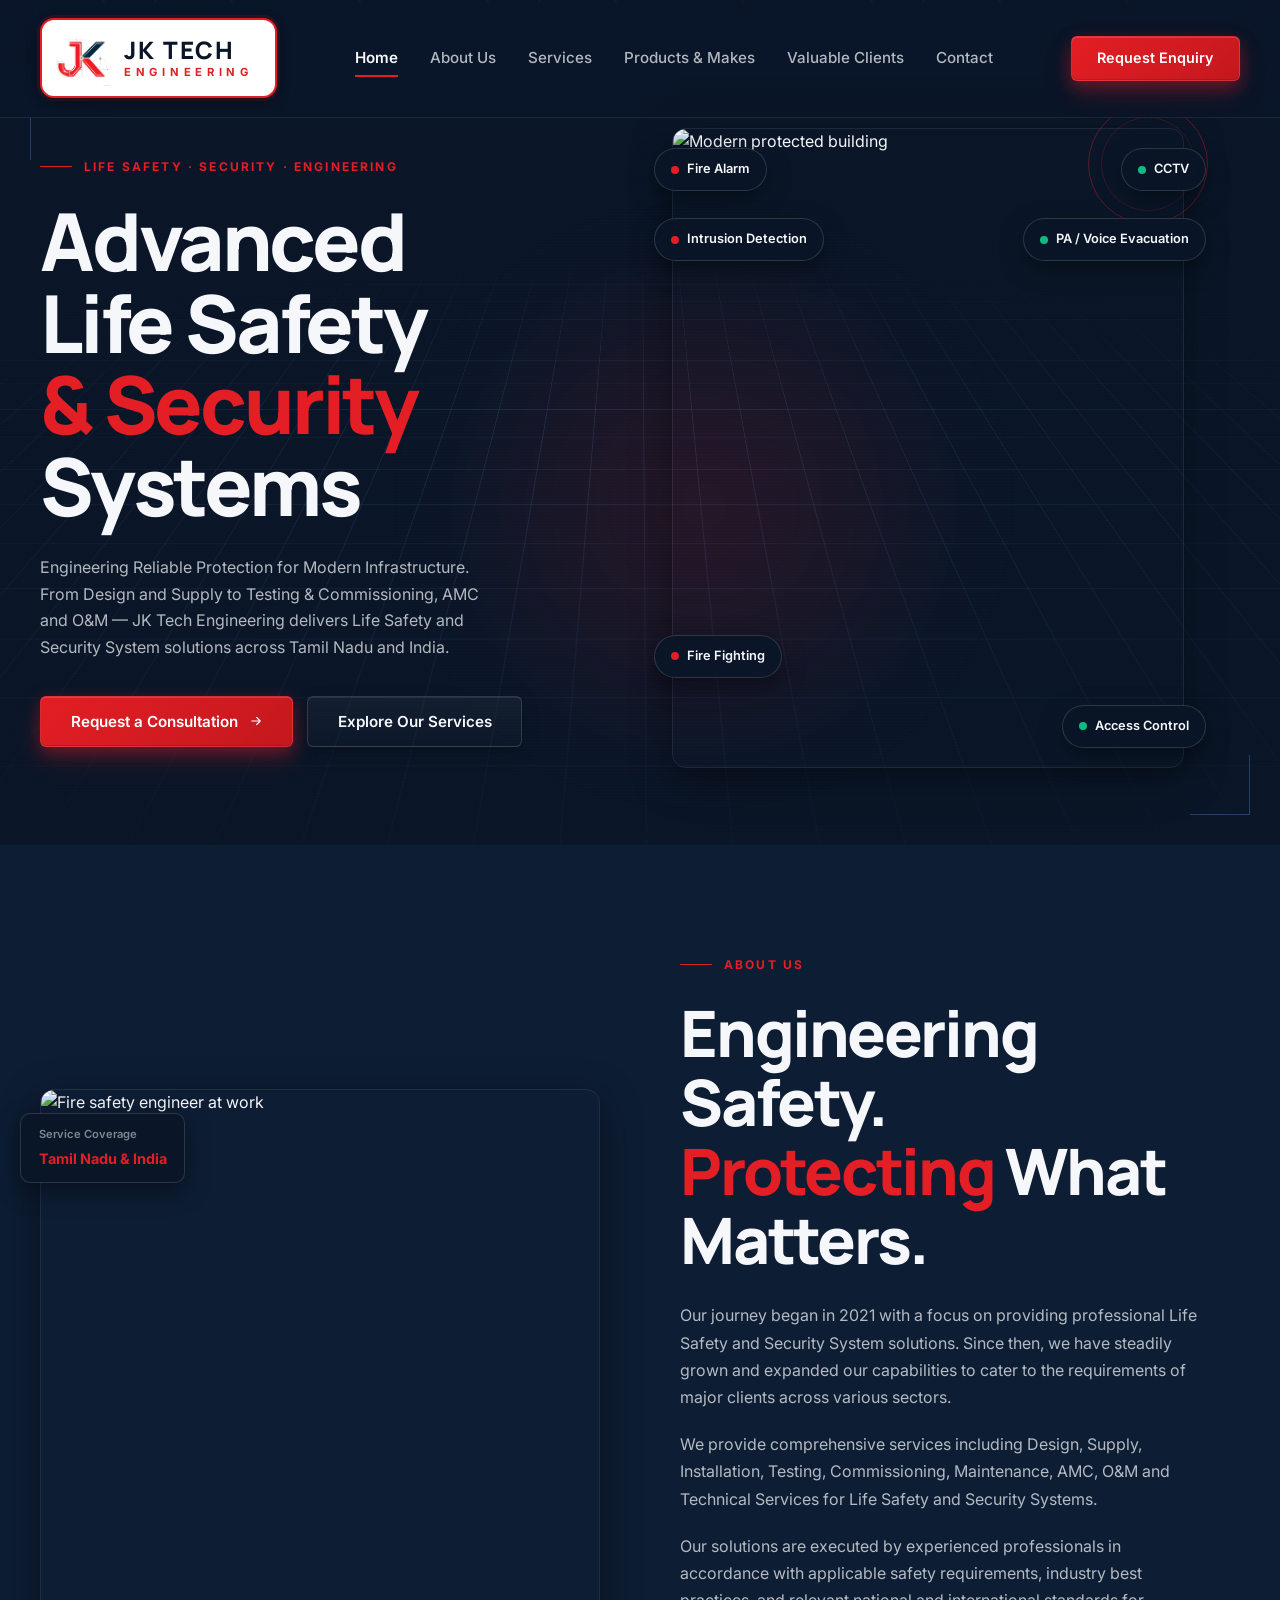
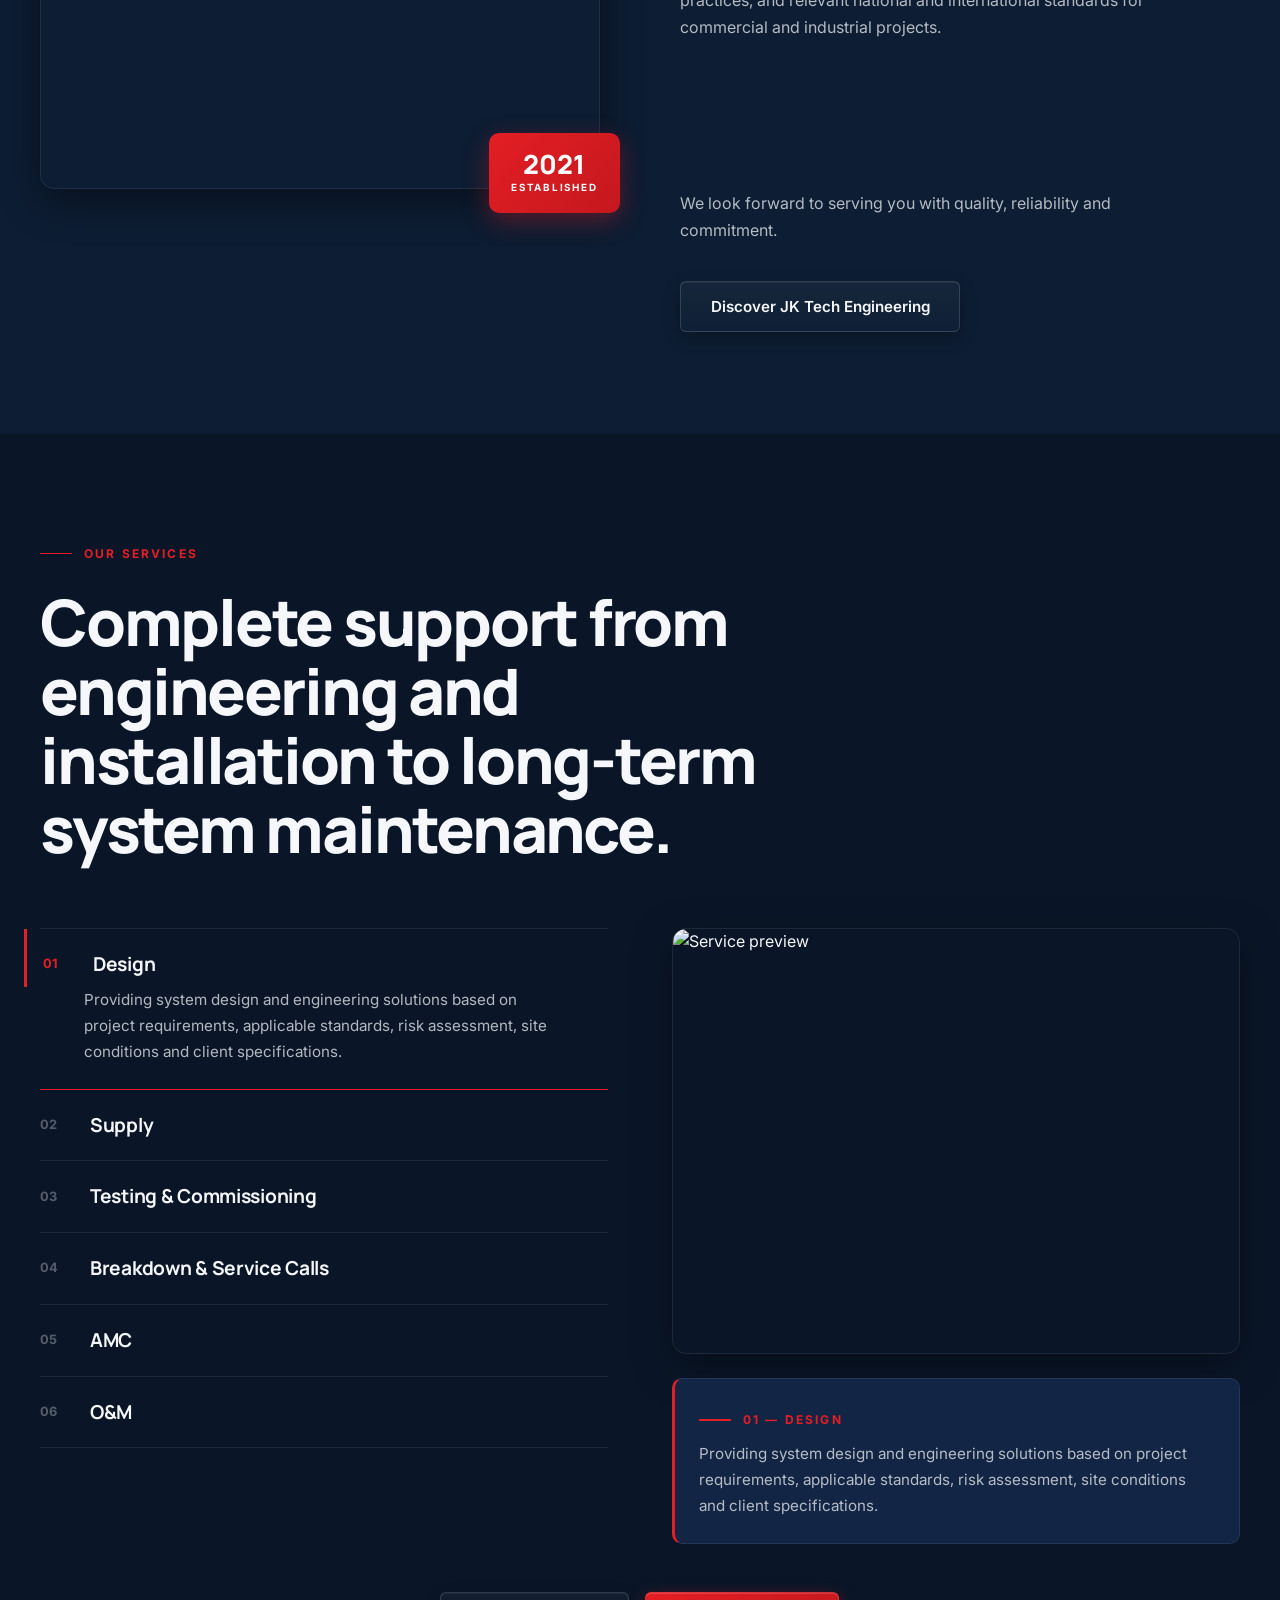
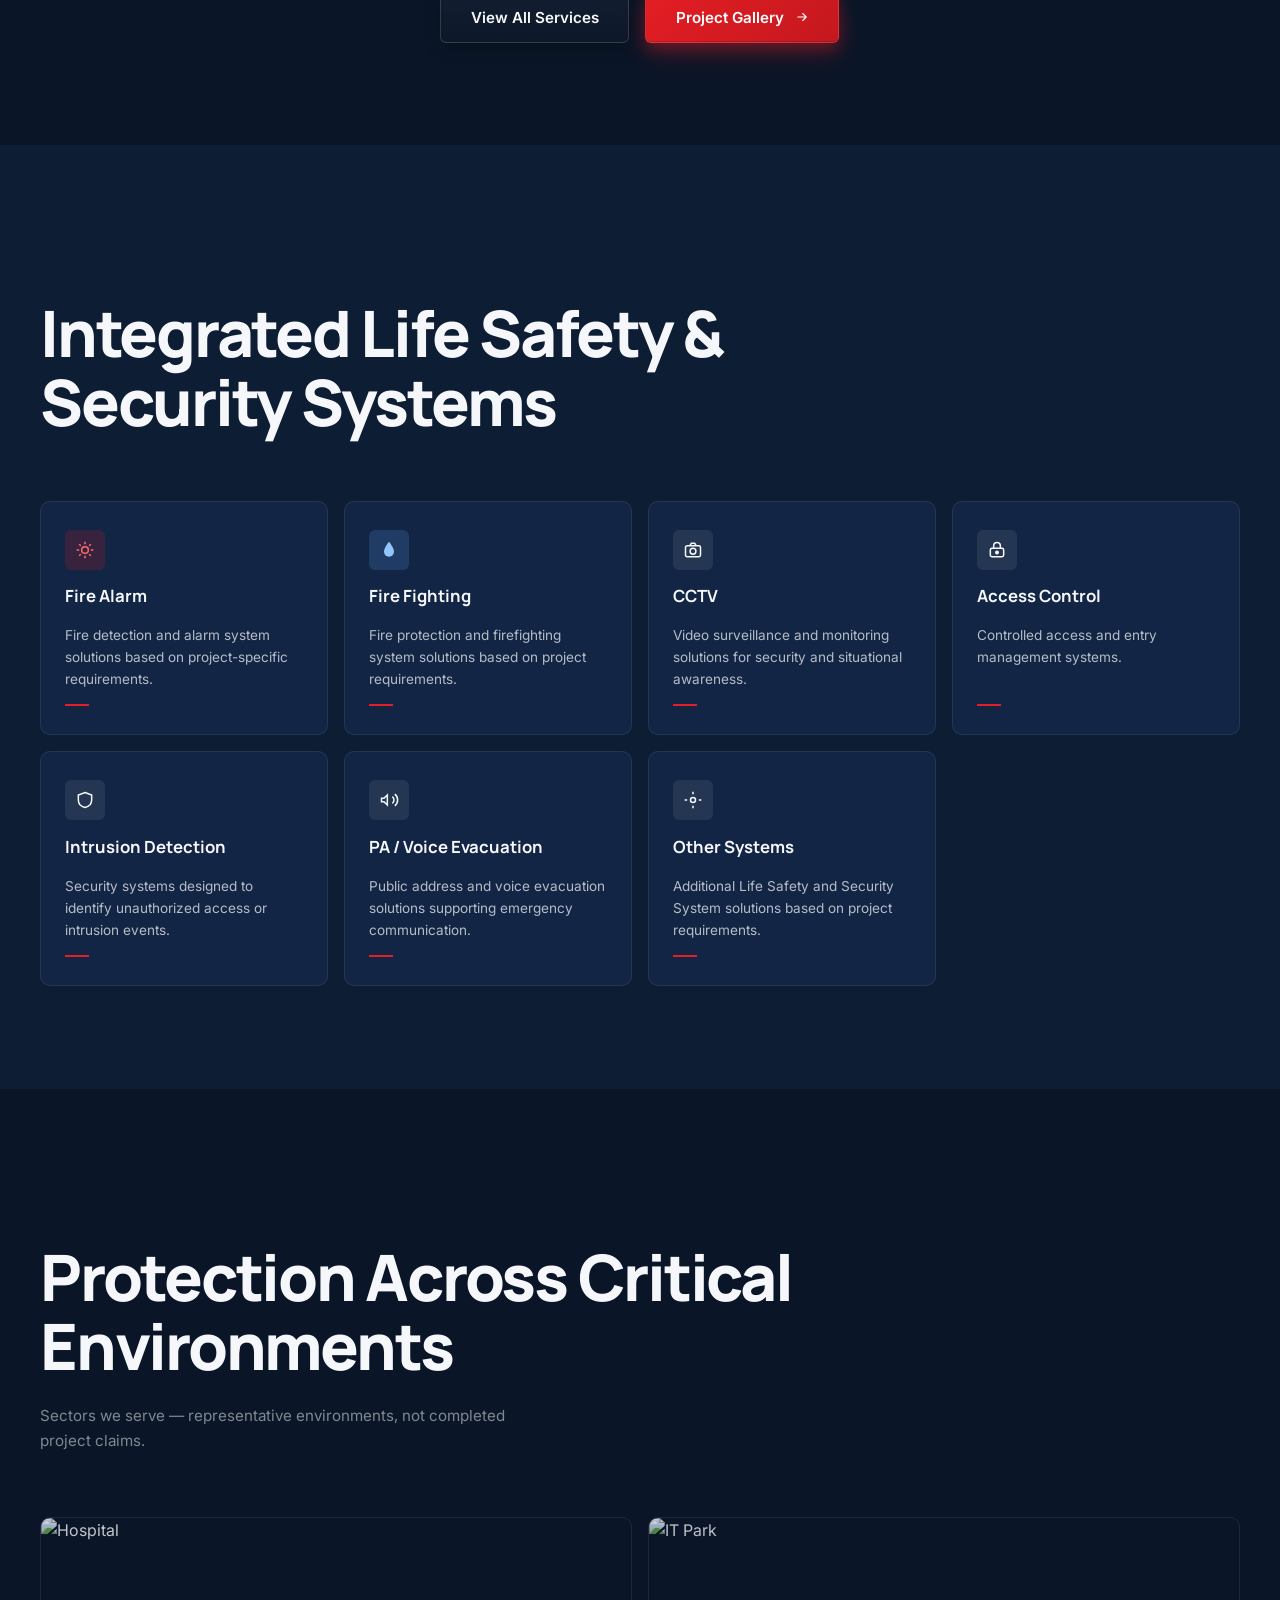
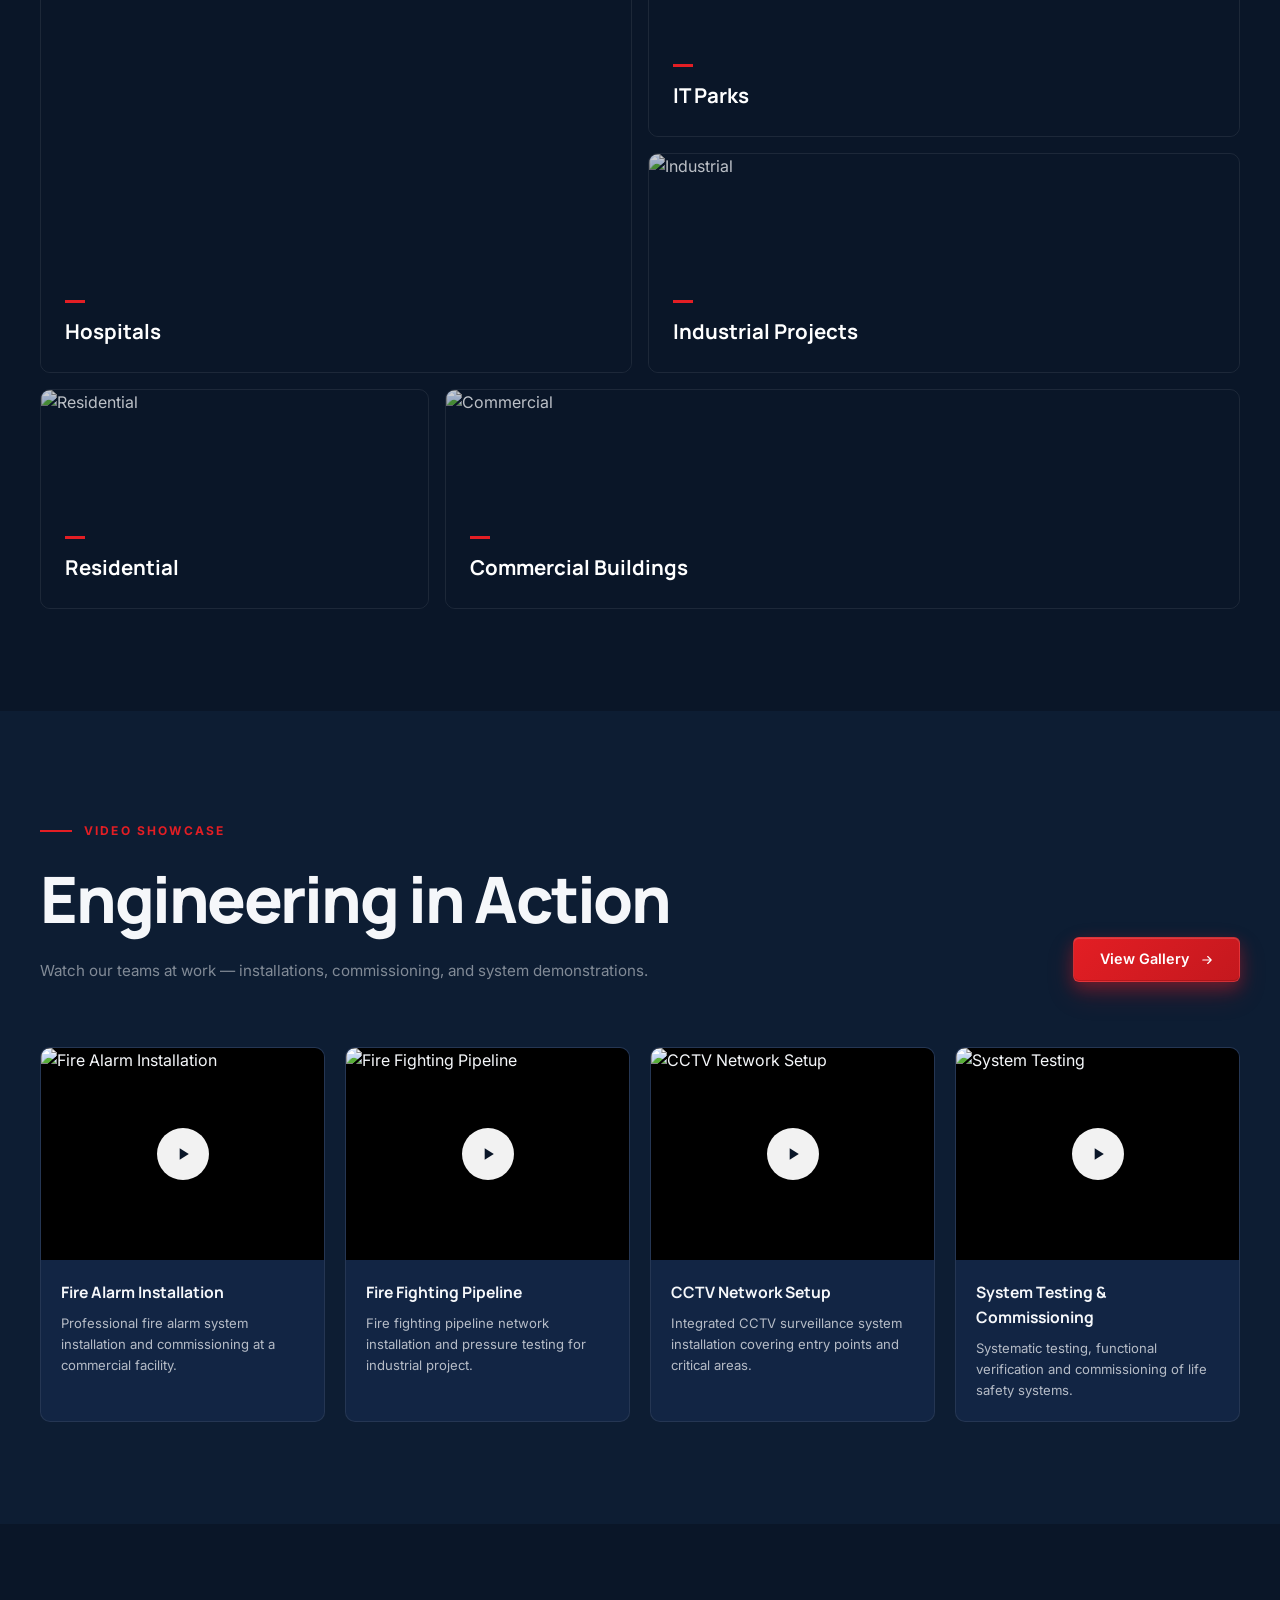
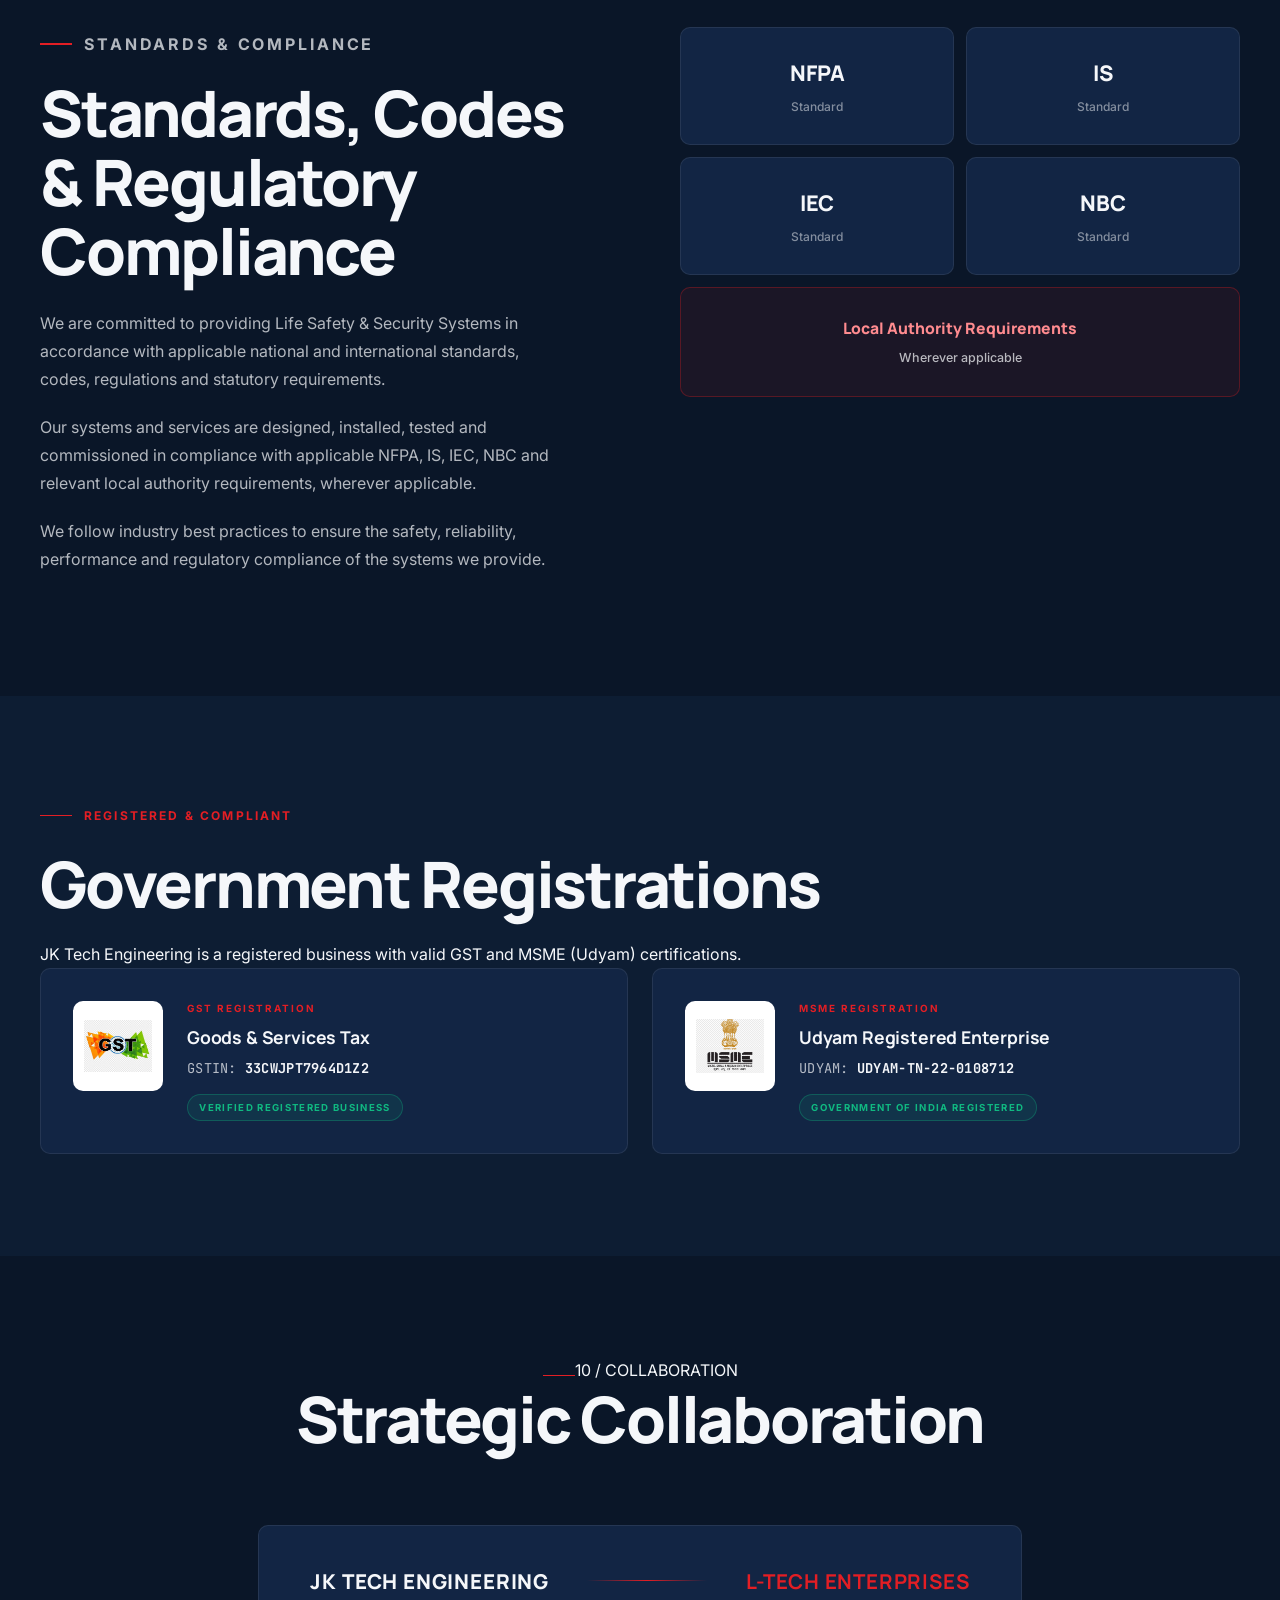
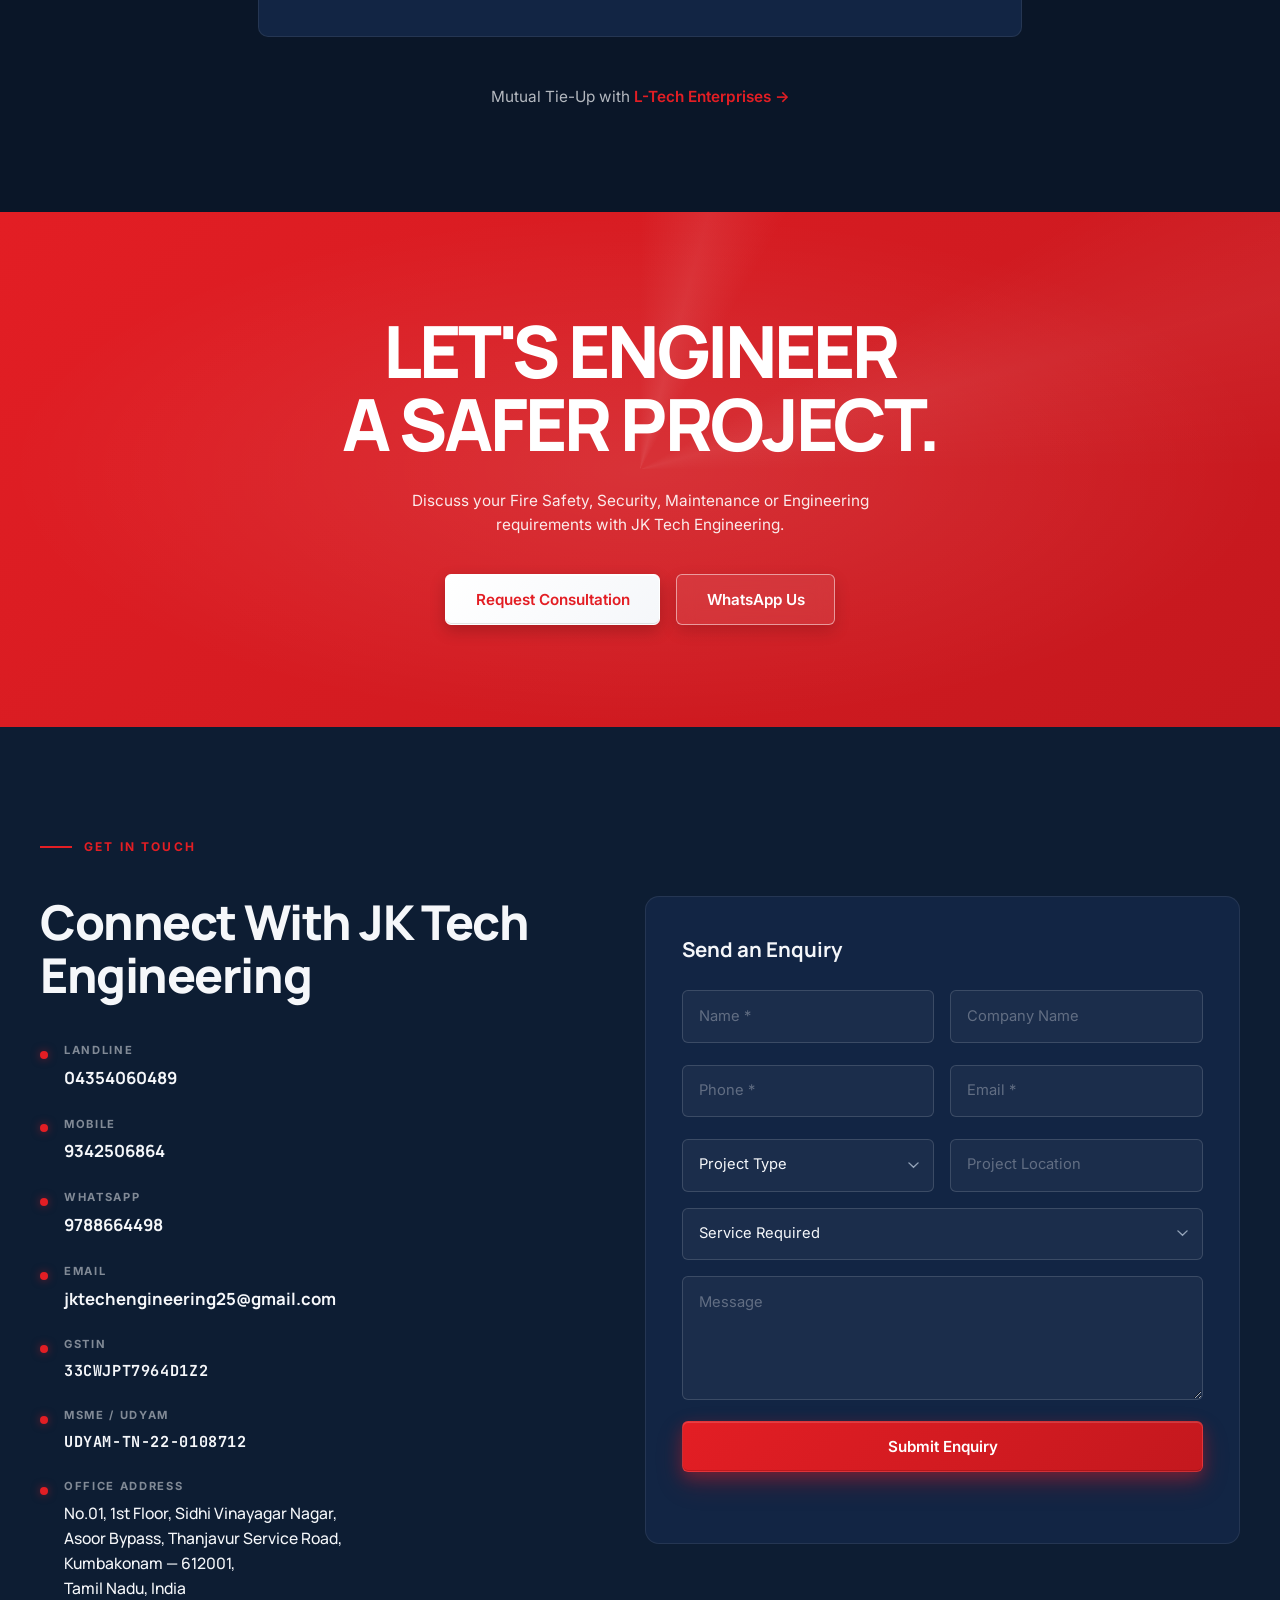
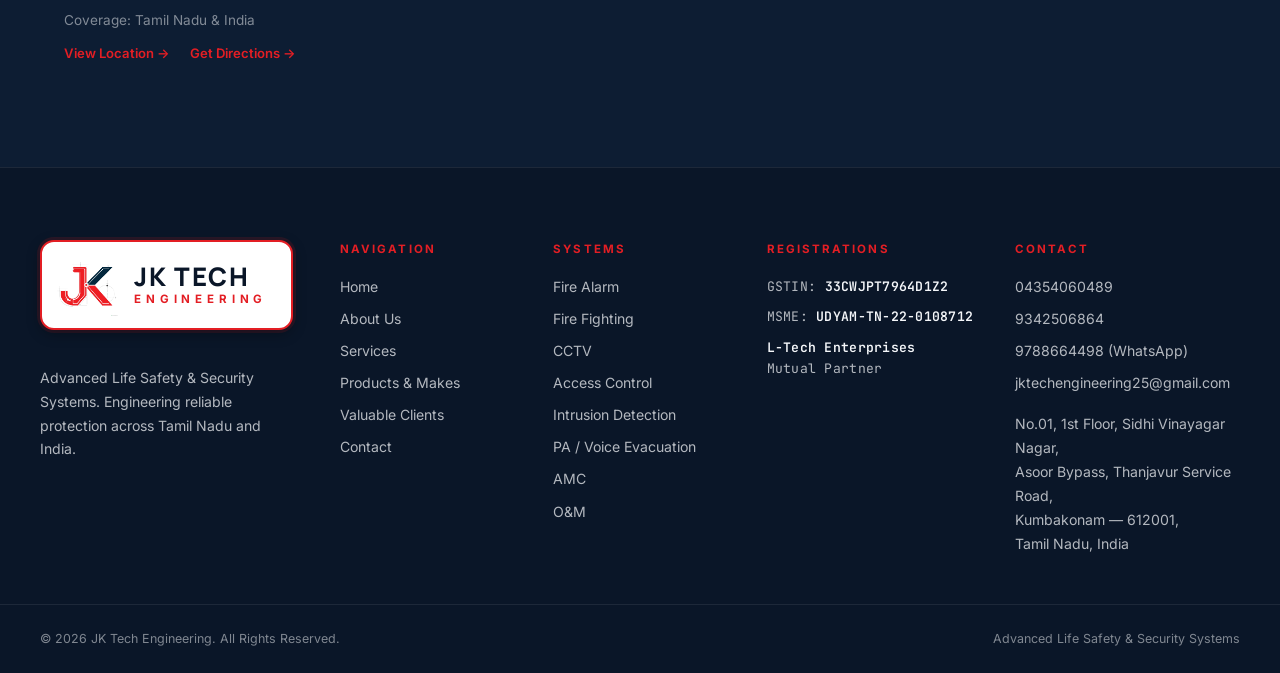
==== commit 6e5b678d: "initial commit" ====
--- a/index.html
+++ b/index.html
@@ -10,46 +10,38 @@
 <link rel="apple-touch-icon" href="./images/logo/favicon.png" />
 <link rel="preconnect" href="https://fonts.googleapis.com" />
 <link rel="preconnect" href="https://fonts.gstatic.com" crossorigin />
-<link href="https://fonts.googleapis.com/css2?family=Inter:wght@400;500;600;700&family=Manrope:wght@500;600;700;800&display=swap" rel="stylesheet" />
+<link href="https://fonts.googleapis.com/css2?family=Inter:wght@400;500;600;700&family=Manrope:wght@500;600;700;800&family=JetBrains+Mono:wght@400;500&display=swap" rel="stylesheet" />
 <link rel="stylesheet" href="styles.css" />
 </head>
 <body>
 
-<!-- PAGE TRANSITION OVERLAY -->
 <div class="page-transition" id="pageTransition" aria-hidden="true">
-  <div class="page-transition__logo">
-    <img src="./images/logo/logo.png" alt="" />
-  </div>
+  <div class="page-transition__logo"><img src="./images/logo/logo.png" alt="" /></div>
 </div>
-
-<!-- SCROLL PROGRESS BAR -->
 <div class="scroll-progress" id="scrollProgress" aria-hidden="true"></div>
 
 <header class="nav" id="nav">
   <div class="container nav__inner">
     <a href="index.html" class="logo" aria-label="JK Tech Engineering">
-      <img src="./images/logo/logo.png" alt="" class="logo__mark" />
-      <span class="logo__text">
-        <span class="logo__name">JK TECH</span>
-        <span class="logo__sub">ENGINEERING</span>
+      <span class="logo__box">
+        <img src="./images/logo/logo.png" alt="" class="logo__mark" />
+        <span class="logo__text">
+          <span class="logo__name">JK TECH</span>
+          <span class="logo__sub">ENGINEERING</span>
+        </span>
       </span>
     </a>
-
     <nav class="nav__links" aria-label="Primary">
-  <a href="index.html" class="is-current">Home</a>
-  <a href="#about">About Us</a>
-  <a href="services.html">Services</a>
-  <a href="products.html">Products </a>
-  <a href="clients.html">Clients</a>
-  <a href="projects.html">Projects</a>
-  <a href="#contact">Contact</a>
-</nav>
-
+      <a href="index.html" class="is-current">Home</a>
+      <a href="#about">About Us</a>
+      <a href="services.html">Services</a>
+      <a href="products.html">Products &amp; Makes</a>
+      <a href="clients.html">Valuable Clients</a>
+      <a href="#contact">Contact</a>
+    </nav>
     <div class="nav__actions">
       <a href="#contact" class="btn btn--red">Request Enquiry</a>
-      <button class="nav__burger" id="navBurger" aria-label="Open menu" aria-expanded="false">
-        <span></span><span></span><span></span>
-      </button>
+      <button class="nav__burger" id="navBurger" aria-label="Open menu" aria-expanded="false"><span></span><span></span><span></span></button>
     </div>
   </div>
 </header>
@@ -59,23 +51,24 @@
   <aside class="mmenu__panel">
     <div class="mmenu__head">
       <div class="mmenu__brand">
-        <img src="./images/logo/logo.png" alt="" class="logo__mark" />
-        <span class="logo__text">
-          <span class="logo__name">JK TECH</span>
-          <span class="logo__sub">ENGINEERING</span>
+        <span class="logo__box">
+          <img src="./images/logo/logo.png" alt="" class="logo__mark" />
+          <span class="logo__text">
+            <span class="logo__name">JK TECH</span>
+            <span class="logo__sub">ENGINEERING</span>
+          </span>
         </span>
       </div>
       <button class="mmenu__close" data-close aria-label="Close menu">✕</button>
     </div>
     <nav class="mmenu__links">
-  <a href="index.html">Home</a>
-  <a href="#about">About Us</a>
-  <a href="services.html">Services</a>
-  <a href="products.html">Products </a>
-  <a href="clients.html">Clients</a>
-  <a href="projects.html">Projects</a>
-  <a href="#contact">Contact</a>
-</nav>
+      <a href="index.html">Home</a>
+      <a href="#about">About Us</a>
+      <a href="services.html">Services</a>
+      <a href="products.html">Products &amp; Makes</a>
+      <a href="clients.html">Valuable Clients</a>
+      <a href="#contact">Contact</a>
+    </nav>
     <div class="mmenu__foot">
       <a href="tel:+919342506864" class="btn btn--outline">Call Now</a>
       <a href="https://wa.me/919788664498" target="_blank" rel="noopener" class="btn btn--outline">WhatsApp</a>
@@ -86,7 +79,7 @@
 
 <main id="top">
 
-<section class="hero" data-reveal-section>
+<section class="hero">
   <div class="hero__bg" aria-hidden="true">
     <div class="hero__grid-3d"></div>
     <div class="hero__glow"></div>
@@ -128,12 +121,16 @@
       </div>
     </div>
 
-    <div class="hero__visual" data-reveal>
+    <div class="hero__visual">
       <div class="hero__img-wrap">
         <img src="https://images.unsplash.com/photo-1486406146926-c627a92ad1ab?auto=format&fit=crop&w=1000&q=80" alt="Modern protected building" loading="eager" />
       </div>
-      <div class="float-card float-card--fire"><span class="dot dot--red"></span>Fire Alarm Active</div>
-      <div class="float-card float-card--cctv"><span class="dot dot--green"></span>CCTV Monitoring</div>
+      <div class="float-card float-card--fire"><span class="dot dot--red"></span>Fire Alarm</div>
+      <div class="float-card float-card--cctv"><span class="dot dot--green"></span>CCTV</div>
+      <div class="float-card float-card--intrusion"><span class="dot dot--red"></span>Intrusion Detection</div>
+      <div class="float-card float-card--pa"><span class="dot dot--green"></span>PA / Voice Evacuation</div>
+      <div class="float-card float-card--ff"><span class="dot dot--red"></span>Fire Fighting</div>
+      <div class="float-card float-card--access"><span class="dot dot--green"></span>Access Control</div>
       <div class="hero__visual-ring" aria-hidden="true"></div>
     </div>
   </div>
@@ -158,7 +155,9 @@
       <p class="label-line" data-reveal><span class="label-line__rule"></span>ABOUT US</p>
       <h2 class="heading-xl" data-reveal>Engineering Safety.<br/><span class="red">Protecting</span> What<br/>Matters.</h2>
       <p class="about__p" data-reveal>Our journey began in 2021 with a focus on providing professional Life Safety and Security System solutions. Since then, we have steadily grown and expanded our capabilities to cater to the requirements of major clients across various sectors.</p>
-      <p class="about__p" data-reveal>We provide comprehensive services including Design, Supply, Installation, Testing, Commissioning, Maintenance, AMC, O&amp;M and Technical Services for Life Safety and Security Systems — executed by experienced professionals in accordance with applicable safety requirements and industry best practices.</p>
+      <p class="about__p" data-reveal>We provide comprehensive services including Design, Supply, Installation, Testing, Commissioning, Maintenance, AMC, O&amp;M and Technical Services for Life Safety and Security Systems.</p>
+      <p class="about__p" data-reveal>Our solutions are executed by experienced professionals in accordance with applicable safety requirements, industry best practices, and relevant national and international standards for commercial and industrial projects.</p>
+      <p class="about__p" data-reveal>We sincerely solicit your valuable enquiries for Fire Safety, Security Systems, AMC, O&amp;M and service-related projects. We look forward to the opportunity to serve your organization on a long-term basis and build a strong and mutually beneficial business relationship.</p>
       <p class="about__p" data-reveal>We look forward to serving you with quality, reliability and commitment.</p>
       <a href="services.html" class="btn btn--outline btn--lg btn--3d" data-reveal data-page-link>
         <span class="btn__shine"></span>
@@ -174,7 +173,6 @@
       <p class="label-line" data-reveal><span class="label-line__rule"></span>OUR SERVICES</p>
       <h2 class="heading-xl" data-reveal>Complete support from engineering and installation to long-term system maintenance.</h2>
     </header>
-
     <div class="services__layout">
       <div class="services__list" role="tablist" data-reveal>
         <article class="svc-tab is-active" data-svc="design">
@@ -202,7 +200,6 @@
           <div class="svc-tab__body"><p>Operation &amp; Maintenance — comprehensive support including system monitoring, routine maintenance, inspections, testing, documentation and technical assistance.</p></div>
         </article>
       </div>
-
       <div class="services__preview" data-reveal>
         <div class="services__preview-img" id="svcImg">
           <img src="https://images.unsplash.com/photo-1503387762-592deb58ef4e?auto=format&fit=crop&w=900&q=80" alt="Service preview" loading="lazy" />
@@ -213,13 +210,9 @@
         </div>
       </div>
     </div>
-
-    <div class="services__cta" data-reveal>
-      <a href="services.html" class="btn btn--red btn--lg btn--3d" data-page-link>
-        <span class="btn__shine"></span>
-        <span class="btn__label">View All Services</span>
-        <svg viewBox="0 0 20 20" width="14" height="14" class="btn__arrow"><path d="M4 10h12M11 5l5 5-5 5" stroke="currentColor" stroke-width="1.6" fill="none" stroke-linecap="round" stroke-linejoin="round"/></svg>
-      </a>
+    <div class="services__cta" data-reveal style="display: flex; gap: 1rem; justify-content: center; flex-wrap: wrap;">
+      <a href="services.html" class="btn btn--outline btn--lg btn--3d" data-page-link><span class="btn__shine"></span><span class="btn__label">View All Services</span></a>
+      <a href="projects.html" class="btn btn--red btn--lg btn--3d" data-page-link><span class="btn__shine"></span><span class="btn__label">Project Gallery</span><svg viewBox="0 0 20 20" width="14" height="14" class="btn__arrow"><path d="M4 10h12M11 5l5 5-5 5" stroke="currentColor" stroke-width="1.6" fill="none" stroke-linecap="round" stroke-linejoin="round"/></svg></a>
     </div>
   </div>
 </section>
@@ -230,43 +223,14 @@
       <p class="label-line" data-reveal><span class="label-line__rule"></span>SYSTEMS</p>
       <h2 class="heading-xl" data-reveal>Integrated Life Safety &amp; Security Systems</h2>
     </header>
-
     <div class="systems__grid">
-      <article class="sys-card" data-reveal>
-        <span class="sys-card__icon sys-card__icon--red"><svg viewBox="0 0 24 24" width="20" height="20" fill="none" stroke="currentColor" stroke-width="1.8"><circle cx="12" cy="12" r="4"/><path d="M12 2v3M12 19v3M2 12h3M19 12h3M5 5l2 2M17 17l2 2M5 19l2-2M17 7l2-2"/></svg></span>
-        <h3>Fire Alarm</h3><p>Fire detection and alarm system solutions based on project-specific requirements.</p>
-        <span class="sys-card__line"></span>
-      </article>
-      <article class="sys-card" data-reveal>
-        <span class="sys-card__icon sys-card__icon--blue"><svg viewBox="0 0 24 24" width="20" height="20" fill="currentColor"><path d="M12 2s6 7 6 12a6 6 0 1 1-12 0c0-5 6-12 6-12z"/></svg></span>
-        <h3>Fire Fighting</h3><p>Fire protection and firefighting system solutions based on project requirements.</p>
-        <span class="sys-card__line"></span>
-      </article>
-      <article class="sys-card" data-reveal>
-        <span class="sys-card__icon sys-card__icon--navy"><svg viewBox="0 0 24 24" width="20" height="20" fill="none" stroke="currentColor" stroke-width="1.8"><rect x="3" y="7" width="18" height="13" rx="2"/><circle cx="12" cy="13.5" r="3.5"/><path d="M8 7l2-3h4l2 3"/></svg></span>
-        <h3>CCTV</h3><p>Video surveillance and monitoring solutions for security and situational awareness.</p>
-        <span class="sys-card__line"></span>
-      </article>
-      <article class="sys-card" data-reveal>
-        <span class="sys-card__icon sys-card__icon--navy"><svg viewBox="0 0 24 24" width="20" height="20" fill="none" stroke="currentColor" stroke-width="1.8"><rect x="4" y="10" width="16" height="10" rx="2"/><path d="M8 10V7a4 4 0 0 1 8 0v3"/><circle cx="12" cy="15" r="1.5" fill="currentColor"/></svg></span>
-        <h3>Access Control</h3><p>Controlled access and entry management systems.</p>
-        <span class="sys-card__line"></span>
-      </article>
-      <article class="sys-card" data-reveal>
-        <span class="sys-card__icon sys-card__icon--navy"><svg viewBox="0 0 24 24" width="20" height="20" fill="none" stroke="currentColor" stroke-width="1.8"><path d="M12 3l8 3v6c0 5-3.5 8-8 9-4.5-1-8-4-8-9V6l8-3z"/></svg></span>
-        <h3>Intrusion Detection</h3><p>Security systems designed to identify unauthorized access or intrusion events.</p>
-        <span class="sys-card__line"></span>
-      </article>
-      <article class="sys-card" data-reveal>
-        <span class="sys-card__icon sys-card__icon--navy"><svg viewBox="0 0 24 24" width="20" height="20" fill="none" stroke="currentColor" stroke-width="1.8"><path d="M3 10v4h3l4 4V6L6 10H3z"/><path d="M16 8a5 5 0 0 1 0 8M19 5a9 9 0 0 1 0 14"/></svg></span>
-        <h3>PA / Voice Evacuation</h3><p>Public address and voice evacuation solutions supporting emergency communication.</p>
-        <span class="sys-card__line"></span>
-      </article>
-      <article class="sys-card" data-reveal>
-        <span class="sys-card__icon sys-card__icon--navy"><svg viewBox="0 0 24 24" width="20" height="20" fill="none" stroke="currentColor" stroke-width="1.8"><circle cx="12" cy="12" r="3"/><path d="M12 2v3M12 19v3M2 12h3M19 12h3"/></svg></span>
-        <h3>Other Systems</h3><p>Additional Life Safety and Security System solutions based on project requirements.</p>
-        <span class="sys-card__line"></span>
-      </article>
+      <article class="sys-card" data-reveal><span class="sys-card__icon sys-card__icon--red"><svg viewBox="0 0 24 24" width="20" height="20" fill="none" stroke="currentColor" stroke-width="1.8"><circle cx="12" cy="12" r="4"/><path d="M12 2v3M12 19v3M2 12h3M19 12h3M5 5l2 2M17 17l2 2M5 19l2-2M17 7l2-2"/></svg></span><h3>Fire Alarm</h3><p>Fire detection and alarm system solutions based on project-specific requirements.</p><span class="sys-card__line"></span></article>
+      <article class="sys-card" data-reveal><span class="sys-card__icon sys-card__icon--blue"><svg viewBox="0 0 24 24" width="20" height="20" fill="currentColor"><path d="M12 2s6 7 6 12a6 6 0 1 1-12 0c0-5 6-12 6-12z"/></svg></span><h3>Fire Fighting</h3><p>Fire protection and firefighting system solutions based on project requirements.</p><span class="sys-card__line"></span></article>
+      <article class="sys-card" data-reveal><span class="sys-card__icon sys-card__icon--navy"><svg viewBox="0 0 24 24" width="20" height="20" fill="none" stroke="currentColor" stroke-width="1.8"><rect x="3" y="7" width="18" height="13" rx="2"/><circle cx="12" cy="13.5" r="3.5"/><path d="M8 7l2-3h4l2 3"/></svg></span><h3>CCTV</h3><p>Video surveillance and monitoring solutions for security and situational awareness.</p><span class="sys-card__line"></span></article>
+      <article class="sys-card" data-reveal><span class="sys-card__icon sys-card__icon--navy"><svg viewBox="0 0 24 24" width="20" height="20" fill="none" stroke="currentColor" stroke-width="1.8"><rect x="4" y="10" width="16" height="10" rx="2"/><path d="M8 10V7a4 4 0 0 1 8 0v3"/><circle cx="12" cy="15" r="1.5" fill="currentColor"/></svg></span><h3>Access Control</h3><p>Controlled access and entry management systems.</p><span class="sys-card__line"></span></article>
+      <article class="sys-card" data-reveal><span class="sys-card__icon sys-card__icon--navy"><svg viewBox="0 0 24 24" width="20" height="20" fill="none" stroke="currentColor" stroke-width="1.8"><path d="M12 3l8 3v6c0 5-3.5 8-8 9-4.5-1-8-4-8-9V6l8-3z"/></svg></span><h3>Intrusion Detection</h3><p>Security systems designed to identify unauthorized access or intrusion events.</p><span class="sys-card__line"></span></article>
+      <article class="sys-card" data-reveal><span class="sys-card__icon sys-card__icon--navy"><svg viewBox="0 0 24 24" width="20" height="20" fill="none" stroke="currentColor" stroke-width="1.8"><path d="M3 10v4h3l4 4V6L6 10H3z"/><path d="M16 8a5 5 0 0 1 0 8M19 5a9 9 0 0 1 0 14"/></svg></span><h3>PA / Voice Evacuation</h3><p>Public address and voice evacuation solutions supporting emergency communication.</p><span class="sys-card__line"></span></article>
+      <article class="sys-card" data-reveal><span class="sys-card__icon sys-card__icon--navy"><svg viewBox="0 0 24 24" width="20" height="20" fill="none" stroke="currentColor" stroke-width="1.8"><circle cx="12" cy="12" r="3"/><path d="M12 2v3M12 19v3M2 12h3M19 12h3"/></svg></span><h3>Other Systems</h3><p>Additional Life Safety and Security System solutions based on project requirements.</p><span class="sys-card__line"></span></article>
     </div>
   </div>
 </section>
@@ -278,28 +242,12 @@
       <h2 class="heading-xl" data-reveal>Protection Across Critical Environments</h2>
       <p class="sectors__sub" data-reveal>Sectors we serve — representative environments, not completed project claims.</p>
     </header>
-
     <div class="sectors__grid">
-      <article class="sector sector--tall" data-reveal>
-        <img src="https://images.unsplash.com/photo-1519494026892-80bbd2d6fd0d?auto=format&fit=crop&w=900&q=80" alt="Hospital" loading="lazy" />
-        <div class="sector__meta"><span class="sector__accent"></span><h3>Hospitals</h3></div>
-      </article>
-      <article class="sector" data-reveal>
-        <img src="https://images.unsplash.com/photo-1497366216548-37526070297c?auto=format&fit=crop&w=700&q=80" alt="IT Park" loading="lazy" />
-        <div class="sector__meta"><span class="sector__accent"></span><h3>IT Parks</h3></div>
-      </article>
-      <article class="sector" data-reveal>
-        <img src="https://images.unsplash.com/photo-1554260570-9140fd3b7614?auto=format&fit=crop&w=900&q=80" alt="Industrial" loading="lazy" />
-        <div class="sector__meta"><span class="sector__accent"></span><h3>Industrial Projects</h3></div>
-      </article>
-      <article class="sector" data-reveal>
-        <img src="https://images.unsplash.com/photo-1545324418-cc1a3fa10c00?auto=format&fit=crop&w=700&q=80" alt="Residential" loading="lazy" />
-        <div class="sector__meta"><span class="sector__accent"></span><h3>Residential</h3></div>
-      </article>
-      <article class="sector" data-reveal>
-        <img src="https://images.unsplash.com/photo-1497366754035-f200968a6e72?auto=format&fit=crop&w=700&q=80" alt="Commercial" loading="lazy" />
-        <div class="sector__meta"><span class="sector__accent"></span><h3>Commercial Buildings</h3></div>
-      </article>
+      <article class="sector sector--tall" data-reveal><img src="https://images.unsplash.com/photo-1519494026892-80bbd2d6fd0d?auto=format&fit=crop&w=900&q=80" alt="Hospital" loading="lazy" /><div class="sector__meta"><span class="sector__accent"></span><h3>Hospitals</h3></div></article>
+      <article class="sector" data-reveal><img src="https://images.unsplash.com/photo-1497366216548-37526070297c?auto=format&fit=crop&w=700&q=80" alt="IT Park" loading="lazy" /><div class="sector__meta"><span class="sector__accent"></span><h3>IT Parks</h3></div></article>
+      <article class="sector" data-reveal><img src="https://images.unsplash.com/photo-1554260570-9140fd3b7614?auto=format&fit=crop&w=900&q=80" alt="Industrial" loading="lazy" /><div class="sector__meta"><span class="sector__accent"></span><h3>Industrial Projects</h3></div></article>
+      <article class="sector" data-reveal><img src="https://images.unsplash.com/photo-1545324418-cc1a3fa10c00?auto=format&fit=crop&w=700&q=80" alt="Residential" loading="lazy" /><div class="sector__meta"><span class="sector__accent"></span><h3>Residential</h3></div></article>
+      <article class="sector" data-reveal><img src="https://images.unsplash.com/photo-1497366754035-f200968a6e72?auto=format&fit=crop&w=700&q=80" alt="Commercial" loading="lazy" /><div class="sector__meta"><span class="sector__accent"></span><h3>Commercial Buildings</h3></div></article>
     </div>
   </div>
 </section>
@@ -312,42 +260,13 @@
         <h2 class="heading-xl" data-reveal>Engineering in Action</h2>
         <p class="videos__sub" data-reveal>Watch our teams at work — installations, commissioning, and system demonstrations.</p>
       </div>
-      <a href="projects.html" class="btn btn--red btn--3d" data-reveal data-page-link>
-        <span class="btn__shine"></span>
-        <span class="btn__label">View Gallery</span>
-        <svg viewBox="0 0 20 20" width="14" height="14" class="btn__arrow"><path d="M4 10h12M11 5l5 5-5 5" stroke="currentColor" stroke-width="1.6" fill="none" stroke-linecap="round" stroke-linejoin="round"/></svg>
-      </a>
-    </header>
-
+      <a href="projects.html" class="btn btn--red btn--3d" data-reveal data-page-link><span class="btn__shine"></span><span class="btn__label">View Gallery</span><svg viewBox="0 0 20 20" width="14" height="14" class="btn__arrow"><path d="M4 10h12M11 5l5 5-5 5" stroke="currentColor" stroke-width="1.6" fill="none" stroke-linecap="round" stroke-linejoin="round"/></svg></a>
+    </header>
     <div class="videos__grid">
-      <article class="video-card" data-video="./images/videos/fire-alarm.mp4" data-reveal>
-        <div class="video-card__thumb">
-          <img src="https://images.unsplash.com/photo-1581092918056-0c4c3acd3789?auto=format&fit=crop&w=700&q=80" alt="Fire Alarm Installation" loading="lazy" />
-          <button class="video-card__play" aria-label="Play video"><svg viewBox="0 0 24 24" width="20" height="20"><path d="M8 5v14l11-7z" fill="currentColor"/></svg></button>
-        </div>
-        <div class="video-card__meta"><h3>Fire Alarm Installation</h3><p>Professional fire alarm system installation and commissioning at a commercial facility.</p></div>
-      </article>
-      <article class="video-card" data-video="./images/videos/fire-pipeline.mp4" data-reveal>
-        <div class="video-card__thumb">
-          <img src="https://images.unsplash.com/photo-1504328345606-18bbc8c9d7d1?auto=format&fit=crop&w=700&q=80" alt="Fire Fighting Pipeline" loading="lazy" />
-          <button class="video-card__play" aria-label="Play video"><svg viewBox="0 0 24 24" width="20" height="20"><path d="M8 5v14l11-7z" fill="currentColor"/></svg></button>
-        </div>
-        <div class="video-card__meta"><h3>Fire Fighting Pipeline</h3><p>Fire fighting pipeline network installation and pressure testing for industrial project.</p></div>
-      </article>
-      <article class="video-card" data-video="./images/videos/cctv.mp4" data-reveal>
-        <div class="video-card__thumb">
-          <img src="https://images.unsplash.com/photo-1557597774-9d273605dfa9?auto=format&fit=crop&w=700&q=80" alt="CCTV Network Setup" loading="lazy" />
-          <button class="video-card__play" aria-label="Play video"><svg viewBox="0 0 24 24" width="20" height="20"><path d="M8 5v14l11-7z" fill="currentColor"/></svg></button>
-        </div>
-        <div class="video-card__meta"><h3>CCTV Network Setup</h3><p>Integrated CCTV surveillance system installation covering entry points and critical areas.</p></div>
-      </article>
-      <article class="video-card" data-video="./images/videos/testing.mp4" data-reveal>
-        <div class="video-card__thumb">
-          <img src="https://images.unsplash.com/photo-1581093458791-9f3c3900df4b?auto=format&fit=crop&w=700&q=80" alt="System Testing" loading="lazy" />
-          <button class="video-card__play" aria-label="Play video"><svg viewBox="0 0 24 24" width="20" height="20"><path d="M8 5v14l11-7z" fill="currentColor"/></svg></button>
-        </div>
-        <div class="video-card__meta"><h3>System Testing &amp; Commissioning</h3><p>Systematic testing, functional verification and commissioning of life safety systems.</p></div>
-      </article>
+      <article class="video-card" data-video="./images/videos/fire-alarm.mp4" data-reveal><div class="video-card__thumb"><img src="https://images.unsplash.com/photo-1581092918056-0c4c3acd3789?auto=format&fit=crop&w=700&q=80" alt="Fire Alarm Installation" loading="lazy" /><button class="video-card__play" aria-label="Play video"><svg viewBox="0 0 24 24" width="20" height="20"><path d="M8 5v14l11-7z" fill="currentColor"/></svg></button></div><div class="video-card__meta"><h3>Fire Alarm Installation</h3><p>Professional fire alarm system installation and commissioning at a commercial facility.</p></div></article>
+      <article class="video-card" data-video="./images/videos/fire-pipeline.mp4" data-reveal><div class="video-card__thumb"><img src="https://images.unsplash.com/photo-1504328345606-18bbc8c9d7d1?auto=format&fit=crop&w=700&q=80" alt="Fire Fighting Pipeline" loading="lazy" /><button class="video-card__play" aria-label="Play video"><svg viewBox="0 0 24 24" width="20" height="20"><path d="M8 5v14l11-7z" fill="currentColor"/></svg></button></div><div class="video-card__meta"><h3>Fire Fighting Pipeline</h3><p>Fire fighting pipeline network installation and pressure testing for industrial project.</p></div></article>
+      <article class="video-card" data-video="./images/videos/cctv.mp4" data-reveal><div class="video-card__thumb"><img src="https://images.unsplash.com/photo-1557597774-9d273605dfa9?auto=format&fit=crop&w=700&q=80" alt="CCTV Network Setup" loading="lazy" /><button class="video-card__play" aria-label="Play video"><svg viewBox="0 0 24 24" width="20" height="20"><path d="M8 5v14l11-7z" fill="currentColor"/></svg></button></div><div class="video-card__meta"><h3>CCTV Network Setup</h3><p>Integrated CCTV surveillance system installation covering entry points and critical areas.</p></div></article>
+      <article class="video-card" data-video="./images/videos/testing.mp4" data-reveal><div class="video-card__thumb"><img src="https://images.unsplash.com/photo-1581093458791-9f3c3900df4b?auto=format&fit=crop&w=700&q=80" alt="System Testing" loading="lazy" /><button class="video-card__play" aria-label="Play video"><svg viewBox="0 0 24 24" width="20" height="20"><path d="M8 5v14l11-7z" fill="currentColor"/></svg></button></div><div class="video-card__meta"><h3>System Testing &amp; Commissioning</h3><p>Systematic testing, functional verification and commissioning of life safety systems.</p></div></article>
     </div>
   </div>
 </section>
@@ -371,18 +290,68 @@
   </div>
 </section>
 
+<section class="certifications" id="certifications">
+  <div class="container">
+    <header class="sec-head">
+      <p class="label-line" data-reveal><span class="label-line__rule"></span>REGISTERED &amp; COMPLIANT</p>
+      <h2 class="heading-xl" data-reveal>Government Registrations</h2>
+      <p class="sec-head__sub" data-reveal>JK Tech Engineering is a registered business with valid GST and MSME (Udyam) certifications.</p>
+    </header>
+
+    <div class="cert-grid">
+      <article class="cert-card" data-reveal>
+        <div class="cert-card__logo">
+          <img src="./images/certifications/gst-logo.png" alt="GST Registered" loading="lazy" />
+        </div>
+        <div class="cert-card__body">
+          <p class="cert-card__cat">GST Registration</p>
+          <h3 class="cert-card__title">Goods &amp; Services Tax</h3>
+          <p class="cert-card__num">GSTIN: <strong>33CWJPT7964D1Z2</strong></p>
+          <span class="cert-card__tag">Verified Registered Business</span>
+        </div>
+      </article>
+
+      <article class="cert-card" data-reveal>
+        <div class="cert-card__logo">
+          <img src="./images/certifications/msme-logo.png" alt="MSME Udyam Registered" loading="lazy" />
+        </div>
+        <div class="cert-card__body">
+          <p class="cert-card__cat">MSME Registration</p>
+          <h3 class="cert-card__title">Udyam Registered Enterprise</h3>
+          <p class="cert-card__num">UDYAM: <strong>UDYAM-TN-22-0108712</strong></p>
+          <span class="cert-card__tag">Government of India Registered</span>
+        </div>
+      </article>
+    </div>
+  </div>
+</section>
+
+<section class="collab" id="collaboration">
+  <div class="container collab__inner">
+    <p class="tech-label" data-reveal><span class="label-line__rule"></span>10 / COLLABORATION</p>
+    <h2 class="heading-xl" data-reveal>Strategic Collaboration</h2>
+
+    <div class="collab__visual" data-reveal>
+      <span class="collab__name">JK TECH ENGINEERING</span>
+      <span class="collab__link" aria-hidden="true"><i></i></span>
+      <span class="collab__name collab__name--alt">L-TECH ENTERPRISES</span>
+    </div>
+
+    <p class="collab__text" data-reveal>
+      Mutual Tie-Up with
+      <a href="https://share.google/IWF0fPoGybXBf7lWq" target="_blank" rel="noopener" class="collab__link-text">L-Tech Enterprises →</a>
+    </p>
+  </div>
+</section>
+
 <section class="cta">
   <div class="cta__bg" aria-hidden="true"><div class="cta__rays"></div></div>
   <div class="container cta__inner">
     <h2 class="cta__title" data-reveal>LET'S ENGINEER<br/>A SAFER PROJECT.</h2>
     <p class="cta__sub" data-reveal>Discuss your Fire Safety, Security, Maintenance or Engineering requirements with JK Tech Engineering.</p>
     <div class="cta__actions" data-reveal>
-      <a href="#contact" class="btn btn--white btn--lg btn--3d">
-        <span class="btn__shine"></span><span class="btn__label">Request Consultation</span>
-      </a>
-      <a href="https://wa.me/919788664498" target="_blank" rel="noopener" class="btn btn--white-outline btn--lg btn--3d">
-        <span class="btn__shine"></span><span class="btn__label">WhatsApp Us</span>
-      </a>
+      <a href="#contact" class="btn btn--white btn--lg btn--3d"><span class="btn__shine"></span><span class="btn__label">Request Consultation</span></a>
+      <a href="https://wa.me/919788664498" target="_blank" rel="noopener" class="btn btn--white-outline btn--lg btn--3d"><span class="btn__shine"></span><span class="btn__label">WhatsApp Us</span></a>
     </div>
   </div>
 </section>
@@ -392,7 +361,6 @@
     <header class="contact__head">
       <p class="label-line" data-reveal><span class="label-line__rule"></span>GET IN TOUCH</p>
     </header>
-
     <div class="contact__grid">
       <div class="contact__info" data-reveal>
         <h2 class="heading-lg">Connect With JK Tech Engineering</h2>
@@ -401,16 +369,13 @@
           <li><span class="cinfo__dot"></span><div><p class="cinfo__label">MOBILE</p><a href="tel:+919342506864" class="cinfo__val">9342506864</a></div></li>
           <li><span class="cinfo__dot"></span><div><p class="cinfo__label">WHATSAPP</p><a href="https://wa.me/919788664498" target="_blank" rel="noopener" class="cinfo__val">9788664498</a></div></li>
           <li><span class="cinfo__dot"></span><div><p class="cinfo__label">EMAIL</p><a href="mailto:jktechengineering25@gmail.com" class="cinfo__val">jktechengineering25@gmail.com</a></div></li>
+          <li><span class="cinfo__dot"></span><div><p class="cinfo__label">GSTIN</p><span class="cinfo__val cinfo__val--plain cinfo__val--mono">33CWJPT7964D1Z2</span></div></li>
+          <li><span class="cinfo__dot"></span><div><p class="cinfo__label">MSME / UDYAM</p><span class="cinfo__val cinfo__val--plain cinfo__val--mono">UDYAM-TN-22-0108712</span></div></li>
           <li>
             <span class="cinfo__dot"></span>
             <div>
               <p class="cinfo__label">OFFICE ADDRESS</p>
-              <p class="cinfo__val cinfo__val--address">
-                No.01, 1st Floor, Sidhi Vinayagar Nagar,<br/>
-                Asoor Bypass, Thanjavur Service Road,<br/>
-                Kumbakonam — 612001,<br/>
-                Tamil Nadu, India
-              </p>
+              <p class="cinfo__val cinfo__val--address">No.01, 1st Floor, Sidhi Vinayagar Nagar,<br/>Asoor Bypass, Thanjavur Service Road,<br/>Kumbakonam — 612001,<br/>Tamil Nadu, India</p>
               <p class="cinfo__sub">Coverage: Tamil Nadu &amp; India</p>
               <div class="cinfo__links">
                 <a href="https://www.google.com/maps?q=10.9601,79.3845" target="_blank" rel="noopener">View Location →</a>
@@ -420,49 +385,19 @@
           </li>
         </ul>
       </div>
-
       <div class="contact__form-wrap" data-reveal>
         <div class="contact__form-card">
           <h3 class="form__title">Send an Enquiry</h3>
           <form id="enquiryForm" action="https://formspree.io/f/xzeblnpy" method="POST" novalidate>
-            <div class="f-row">
-              <div class="f-field"><input id="f-name" name="name" type="text" placeholder="Name *" required /><p class="f-err" id="err-name"></p></div>
-              <div class="f-field"><input id="f-company" name="company" type="text" placeholder="Company Name" /></div>
-            </div>
-            <div class="f-row">
-              <div class="f-field"><input id="f-phone" name="phone" type="tel" placeholder="Phone *" required /><p class="f-err" id="err-phone"></p></div>
-              <div class="f-field"><input id="f-email" name="email" type="email" placeholder="Email *" required /><p class="f-err" id="err-email"></p></div>
-            </div>
-            <div class="f-row">
-              <div class="f-field">
-                <select id="f-ptype" name="projectType">
-                  <option value="">Project Type</option>
-                  <option>Hospital</option><option>IT Park</option><option>Office</option><option>Industrial</option>
-                  <option>Commercial</option><option>Residential</option><option>Construction Site</option><option>Other</option>
-                </select>
-              </div>
-              <div class="f-field"><input id="f-ploc" name="projectLocation" type="text" placeholder="Project Location" /></div>
-            </div>
-            <div class="f-row">
-              <div class="f-field f-field--wide">
-                <select id="f-service" name="service">
-                  <option value="">Service Required</option>
-                  <option>Fire Alarm</option><option>Fire Fighting</option><option>CCTV</option><option>Access Control</option>
-                  <option>Intrusion Detection</option><option>PA / Voice Evacuation</option><option>Pipeline</option>
-                  <option>AMC</option><option>O&amp;M</option><option>Breakdown / Service</option>
-                  <option>Design &amp; Engineering</option><option>Other</option>
-                </select>
-              </div>
-            </div>
+            <div class="f-row"><div class="f-field"><input id="f-name" name="name" type="text" placeholder="Name *" required /><p class="f-err" id="err-name"></p></div><div class="f-field"><input id="f-company" name="company" type="text" placeholder="Company Name" /></div></div>
+            <div class="f-row"><div class="f-field"><input id="f-phone" name="phone" type="tel" placeholder="Phone *" required /><p class="f-err" id="err-phone"></p></div><div class="f-field"><input id="f-email" name="email" type="email" placeholder="Email *" required /><p class="f-err" id="err-email"></p></div></div>
+            <div class="f-row"><div class="f-field"><select id="f-ptype" name="projectType"><option value="">Project Type</option><option>Hospital</option><option>IT Park</option><option>Office</option><option>Industrial</option><option>Commercial</option><option>Residential</option><option>Construction Site</option><option>Other</option></select></div><div class="f-field"><input id="f-ploc" name="projectLocation" type="text" placeholder="Project Location" /></div></div>
+            <div class="f-row"><div class="f-field f-field--wide"><select id="f-service" name="service"><option value="">Service Required</option><option>Fire Alarm</option><option>Fire Fighting</option><option>CCTV</option><option>Access Control</option><option>Intrusion Detection</option><option>PA / Voice Evacuation</option><option>Pipeline</option><option>AMC</option><option>O&amp;M</option><option>Breakdown / Service</option><option>Design &amp; Engineering</option><option>Other</option></select></div></div>
             <div class="f-field"><textarea id="f-message" name="message" rows="4" placeholder="Message" required></textarea><p class="f-err" id="err-message"></p></div>
             <input type="hidden" name="_subject" value="New Enquiry — JK Tech Engineering Website" />
             <input type="hidden" name="_replyto" value="" id="f-replyto" />
             <div class="hp" aria-hidden="true"><input id="f-website" name="_gotcha" type="text" tabindex="-1" autocomplete="off" /></div>
-            <button type="submit" class="btn btn--red btn--block btn--lg btn--3d" id="submitBtn">
-              <span class="btn__shine"></span>
-              <span class="btn__label">Submit Enquiry</span>
-              <span class="btn__spinner" aria-hidden="true"></span>
-            </button>
+            <button type="submit" class="btn btn--red btn--block btn--lg btn--3d" id="submitBtn"><span class="btn__shine"></span><span class="btn__label">Submit Enquiry</span><span class="btn__spinner" aria-hidden="true"></span></button>
             <p class="form-status" id="formStatus" role="status" aria-live="polite"></p>
           </form>
         </div>
@@ -475,26 +410,33 @@
   <div class="container footer__grid">
     <div class="footer__brand">
       <div class="footer__brand-row">
-        <img src="./images/logo/logo.png" alt="" class="footer__logo-mark" />
-        <div class="footer__brand-text">
-          <span class="footer__brand-name">JK TECH</span>
-          <span class="footer__brand-sub">ENGINEERING</span>
-        </div>
+        <span class="footer__logo-box">
+          <img src="./images/logo/logo.png" alt="" class="footer__logo-mark" />
+          <span class="logo__text">
+            <span class="logo__name">JK TECH</span>
+            <span class="logo__sub">ENGINEERING</span>
+          </span>
+        </span>
       </div>
       <p class="footer__tag">Advanced Life Safety &amp; Security Systems. Engineering reliable protection across Tamil Nadu and India.</p>
     </div>
     <div class="footer__col">
       <p class="footer__col-title">NAVIGATION</p>
-      <a href="index.html">Home</a><a href="#about">About</a><a href="services.html" data-page-link>Services</a>
-      <a href="#systems">Systems</a><a href="projects.html" data-page-link>Projects</a>
-      <a href="#compliance">Compliance</a><a href="#contact">Contact</a>
+      <a href="index.html">Home</a><a href="#about">About Us</a><a href="services.html">Services</a>
+      <a href="products.html">Products &amp; Makes</a><a href="clients.html">Valuable Clients</a><a href="#contact">Contact</a>
     </div>
     <div class="footer__col">
       <p class="footer__col-title">SYSTEMS</p>
       <a href="#systems">Fire Alarm</a><a href="#systems">Fire Fighting</a><a href="#systems">CCTV</a>
       <a href="#systems">Access Control</a><a href="#systems">Intrusion Detection</a>
       <a href="#systems">PA / Voice Evacuation</a>
-      <a href="services.html" data-page-link>AMC</a><a href="services.html" data-page-link>O&amp;M</a>
+      <a href="services.html">AMC</a><a href="services.html">O&amp;M</a>
+    </div>
+    <div class="footer__col">
+      <p class="footer__col-title">REGISTRATIONS</p>
+      <p class="footer__reg">GSTIN: <strong>33CWJPT7964D1Z2</strong></p>
+      <p class="footer__reg">MSME: <strong>UDYAM-TN-22-0108712</strong></p>
+      <p class="footer__reg"><strong>L-Tech Enterprises</strong><br/>Mutual Partner</p>
     </div>
     <div class="footer__col">
       <p class="footer__col-title">CONTACT</p>
@@ -502,12 +444,7 @@
       <a href="tel:+919342506864">9342506864</a>
       <a href="https://wa.me/919788664498" target="_blank" rel="noopener">9788664498 (WhatsApp)</a>
       <a href="mailto:jktechengineering25@gmail.com">jktechengineering25@gmail.com</a>
-      <p class="footer__addr">
-        No.01, 1st Floor, Sidhi Vinayagar Nagar,<br/>
-        Asoor Bypass, Thanjavur Service Road,<br/>
-        Kumbakonam — 612001,<br/>
-        Tamil Nadu, India
-      </p>
+      <p class="footer__addr">No.01, 1st Floor, Sidhi Vinayagar Nagar,<br/>Asoor Bypass, Thanjavur Service Road,<br/>Kumbakonam — 612001,<br/>Tamil Nadu, India</p>
     </div>
   </div>
   <div class="container footer__bottom">
--- a/styles.css
+++ b/styles.css
@@ -1,5 +1,5 @@
 /* ═══════════════════════════════════════════════════════════════
-   JK TECH ENGINEERING — DARK NAVY + SMOOTH SCROLL + TRANSITIONS
+   JK TECH ENGINEERING — COMPLETE STYLESHEET
    ═══════════════════════════════════════════════════════════════ */
 
 :root {
@@ -18,6 +18,7 @@
   --blue:      #60A5FA;
   --font-body: 'Inter', -apple-system, BlinkMacSystemFont, sans-serif;
   --font-head: 'Manrope', -apple-system, BlinkMacSystemFont, sans-serif;
+  --font-mono: 'JetBrains Mono', 'SFMono-Regular', Consolas, monospace;
   --radius-sm: 6px;
   --radius-md: 10px;
   --radius-lg: 14px;
@@ -26,36 +27,12 @@
   --shadow-lg:  0 12px 40px rgba(0, 0, 0, 0.4);
   --shadow-red: 0 8px 24px rgba(227, 30, 36, 0.35);
   --ease:      cubic-bezier(0.22, 1, 0.36, 1);
-  --ease-smooth: cubic-bezier(0.4, 0, 0.2, 1);
-  --dur-fast:  0.2s;
-  --dur-base:  0.32s;
-  --dur-slow:  0.6s;
 }
 
 *, *::before, *::after { box-sizing: border-box; margin: 0; padding: 0; }
-
-html {
-  -webkit-text-size-adjust: 100%;
-  scroll-behavior: smooth;
-  scroll-padding-top: 110px;
-  -webkit-font-smoothing: antialiased;
-  -moz-osx-font-smoothing: grayscale;
-}
-
-body {
-  font-family: var(--font-body);
-  font-size: 16px;
-  line-height: 1.6;
-  color: var(--text);
-  background: var(--bg);
-  overflow-x: hidden;
-  min-height: 100vh;
-  opacity: 1;
-  transition: opacity 0.5s var(--ease);
-}
+html { -webkit-text-size-adjust: 100%; scroll-behavior: smooth; scroll-padding-top: 110px; -webkit-font-smoothing: antialiased; -moz-osx-font-smoothing: grayscale; }
+body { font-family: var(--font-body); font-size: 16px; line-height: 1.6; color: var(--text); background: var(--bg); overflow-x: hidden; min-height: 100vh; opacity: 1; transition: opacity 0.5s var(--ease); }
 body.is-leaving { opacity: 0; }
-body.is-loading { opacity: 0; }
-
 img, svg { display: block; max-width: 100%; height: auto; }
 button { font: inherit; color: inherit; background: none; border: none; cursor: pointer; }
 input, textarea, select { font: inherit; color: inherit; }
@@ -64,7 +41,6 @@
 :focus { outline: none; }
 :focus-visible { outline: 2px solid var(--red); outline-offset: 3px; border-radius: 4px; }
 ::selection { background: var(--red); color: var(--text); }
-
 ::-webkit-scrollbar { width: 10px; height: 10px; }
 ::-webkit-scrollbar-track { background: var(--bg); }
 ::-webkit-scrollbar-thumb { background: rgba(255, 255, 255, 0.15); border-radius: 999px; }
@@ -72,354 +48,140 @@
 .container { width: 100%; max-width: var(--container); margin-inline: auto; padding-inline: var(--gutter); }
 section { position: relative; padding-block: clamp(4rem, 8vw, 7rem); }
 
-/* ═══════════════════════════════════════════════════════════════
-   PAGE TRANSITION OVERLAY
-   ═══════════════════════════════════════════════════════════════ */
-.page-transition {
-  position: fixed;
-  inset: 0;
-  z-index: 9999;
-  background: var(--bg);
-  display: grid;
-  place-items: center;
-  pointer-events: none;
-  opacity: 0;
-  transition: opacity 0.35s var(--ease);
-}
-.page-transition.is-active {
-  opacity: 1;
-  pointer-events: auto;
-}
-.page-transition__logo {
-  width: 100px;
-  height: 100px;
-  display: grid;
-  place-items: center;
-  opacity: 0;
-  transform: scale(0.85);
-  transition: opacity 0.4s var(--ease), transform 0.4s var(--ease);
-  animation: pageTransitionPulse 1.2s ease-in-out infinite;
-}
-.page-transition.is-active .page-transition__logo {
-  opacity: 1;
-  transform: scale(1);
-}
-.page-transition__logo img {
-  width: 100%;
-  height: 100%;
-  object-fit: contain;
-  filter: brightness(0) invert(1);
-}
-@keyframes pageTransitionPulse {
-  0%, 100% { opacity: 0.8; transform: scale(1); }
-  50%      { opacity: 1;   transform: scale(1.06); }
-}
-
-/* ═══════════════════════════════════════════════════════════════
-   SCROLL PROGRESS BAR
-   ═══════════════════════════════════════════════════════════════ */
-.scroll-progress {
-  position: fixed;
-  top: 0;
-  left: 0;
-  height: 3px;
-  width: 0%;
-  background: linear-gradient(90deg, var(--red) 0%, #FF2E35 100%);
-  z-index: 9998;
-  box-shadow: 0 0 12px rgba(227, 30, 36, 0.6);
-  transition: width 0.1s linear;
-  pointer-events: none;
-}
-
-/* ═══════════════════════════════════════════════════════════════
-   SCROLL REVEAL ANIMATIONS
-   ═══════════════════════════════════════════════════════════════ */
-[data-reveal] {
-  opacity: 0;
-  transform: translateY(40px);
-  transition: opacity 1s var(--ease), transform 1s var(--ease);
-}
-[data-reveal].is-in {
-  opacity: 1;
-  transform: translateY(0);
-}
-
-/* Stagger for grids */
-[data-reveal]:nth-child(1) { transition-delay: 0.05s; }
-[data-reveal]:nth-child(2) { transition-delay: 0.12s; }
-[data-reveal]:nth-child(3) { transition-delay: 0.19s; }
-[data-reveal]:nth-child(4) { transition-delay: 0.26s; }
-[data-reveal]:nth-child(5) { transition-delay: 0.33s; }
-[data-reveal]:nth-child(6) { transition-delay: 0.40s; }
-[data-reveal]:nth-child(7) { transition-delay: 0.47s; }
-
-/* Hero reveal lines */
-.reveal-line {
-  display: block;
-  opacity: 0;
-  transform: translateY(60px) rotateX(-12deg);
-  transform-origin: 50% 100%;
-  transition: opacity 1.1s var(--ease), transform 1.1s var(--ease);
-  animation-fill-mode: both;
-}
-.hero__title.is-in .reveal-line:nth-child(1) { transition-delay: 0.1s; }
-.hero__title.is-in .reveal-line:nth-child(2) { transition-delay: 0.2s; }
-.hero__title.is-in .reveal-line:nth-child(3) { transition-delay: 0.3s; }
-.hero__title.is-in .reveal-line:nth-child(4) { transition-delay: 0.4s; }
-.hero__title.is-in .reveal-line {
-  opacity: 1;
-  transform: translateY(0) rotateX(0);
-}
-
-/* ═══════════════════════════════════════════════════════════════
-   TYPOGRAPHY
-   ═══════════════════════════════════════════════════════════════ */
 .heading-xl { font-family: var(--font-head); font-weight: 800; font-size: clamp(2.25rem, 5.2vw, 4rem); line-height: 1.08; letter-spacing: -0.035em; color: var(--text); margin-bottom: 1.5rem; }
 .heading-lg { font-family: var(--font-head); font-weight: 800; font-size: clamp(2rem, 4vw, 3rem); line-height: 1.1; letter-spacing: -0.03em; color: var(--text); margin-bottom: 2.5rem; }
 .red { color: var(--red); }
-
 .label-line { display: inline-flex; align-items: center; gap: 0.75rem; font-family: var(--font-body); font-size: 0.75rem; font-weight: 700; letter-spacing: 0.18em; text-transform: uppercase; color: var(--red); margin-bottom: 1.5rem; }
 .label-line__rule { display: inline-block; width: 32px; height: 1.5px; background: var(--red); }
 .label-line--red { color: var(--red); }
 
-/* ═══════════════════════════════════════════════════════════════
-   3D BUTTONS
-   ═══════════════════════════════════════════════════════════════ */
-.btn {
-  position: relative;
-  display: inline-flex;
-  align-items: center;
-  justify-content: center;
-  gap: 0.7rem;
-  padding: 0.9rem 1.6rem;
-  font-family: var(--font-body);
-  font-size: 0.9rem;
-  font-weight: 600;
-  line-height: 1;
-  border-radius: var(--radius-sm);
-  border: 1.5px solid transparent;
-  cursor: pointer;
-  overflow: hidden;
-  white-space: nowrap;
-  isolation: isolate;
-  transition: transform 0.4s var(--ease), box-shadow 0.4s var(--ease), background-color 0.3s var(--ease), border-color 0.3s var(--ease);
-}
-
+.btn { position: relative; display: inline-flex; align-items: center; justify-content: center; gap: 0.7rem; padding: 0.9rem 1.6rem; font-family: var(--font-body); font-size: 0.9rem; font-weight: 600; line-height: 1; border-radius: var(--radius-sm); border: 1.5px solid transparent; cursor: pointer; overflow: hidden; white-space: nowrap; isolation: isolate; transition: transform 0.4s var(--ease), box-shadow 0.4s var(--ease), background-color 0.3s var(--ease), border-color 0.3s var(--ease); }
 .btn--3d { transform: translateY(0) translateZ(0); will-change: transform; }
 .btn--3d:hover { transform: translateY(-4px); }
 .btn--3d:active { transform: translateY(-1px); transition-duration: 0.1s; }
-
-.btn__shine {
-  position: absolute; inset: 0;
-  background: linear-gradient(120deg, transparent 20%, rgba(255,255,255,0.35) 50%, transparent 80%);
-  transform: translateX(-110%);
-  transition: transform 0.7s var(--ease);
-  pointer-events: none; z-index: 1;
-}
+.btn__shine { position: absolute; inset: 0; background: linear-gradient(120deg, transparent 20%, rgba(255,255,255,0.35) 50%, transparent 80%); transform: translateX(-110%); transition: transform 0.7s var(--ease); pointer-events: none; z-index: 1; }
 .btn--3d:hover .btn__shine { transform: translateX(110%); }
-
 .btn__arrow { transition: transform 0.4s var(--ease); }
 .btn--3d:hover .btn__arrow { transform: translateX(4px); }
 .btn__label, .btn__spinner, .btn svg { position: relative; z-index: 2; }
-
-.btn--red {
-  background: linear-gradient(135deg, #E31E24 0%, #C4181E 100%);
-  color: #fff; border-color: rgba(255, 255, 255, 0.1);
-  box-shadow: 0 1px 0 rgba(255, 255, 255, 0.15) inset, 0 -1px 0 rgba(0, 0, 0, 0.15) inset, 0 6px 16px rgba(227, 30, 36, 0.35), 0 12px 28px rgba(227, 30, 36, 0.18);
-}
-.btn--red:hover {
-  background: linear-gradient(135deg, #FF2E35 0%, #D92332 100%);
-  box-shadow: 0 1px 0 rgba(255, 255, 255, 0.2) inset, 0 -1px 0 rgba(0, 0, 0, 0.15) inset, 0 12px 28px rgba(227, 30, 36, 0.45), 0 20px 40px rgba(227, 30, 36, 0.25);
-}
-
-.btn--outline {
-  background: linear-gradient(180deg, rgba(255,255,255,0.04) 0%, rgba(255,255,255,0.01) 100%);
-  color: var(--text); border-color: var(--border-2);
-  box-shadow: 0 1px 0 rgba(255, 255, 255, 0.06) inset, 0 6px 16px rgba(0, 0, 0, 0.25);
-}
-.btn--outline:hover {
-  border-color: var(--red);
-  background: linear-gradient(180deg, rgba(227,30,36,0.1) 0%, rgba(227,30,36,0.02) 100%);
-  box-shadow: 0 1px 0 rgba(255, 255, 255, 0.08) inset, 0 12px 28px rgba(227, 30, 36, 0.25);
-}
-
-.btn--white {
-  background: linear-gradient(135deg, #FFFFFF 0%, #F5F7FA 100%);
-  color: var(--red); border-color: #fff;
-  box-shadow: 0 1px 0 rgba(255, 255, 255, 0.8) inset, 0 -1px 0 rgba(0, 0, 0, 0.1) inset, 0 6px 16px rgba(0, 0, 0, 0.2);
-}
-.btn--white:hover {
-  box-shadow: 0 1px 0 rgba(255, 255, 255, 0.9) inset, 0 -1px 0 rgba(0, 0, 0, 0.1) inset, 0 12px 28px rgba(0, 0, 0, 0.3);
-}
-
-.btn--white-outline {
-  background: rgba(255, 255, 255, 0.08);
-  color: #fff; border-color: rgba(255, 255, 255, 0.5);
-  backdrop-filter: blur(10px);
-  box-shadow: 0 6px 16px rgba(0, 0, 0, 0.15);
-}
-.btn--white-outline:hover {
-  background: rgba(255, 255, 255, 0.15); border-color: #fff;
-  box-shadow: 0 12px 28px rgba(0, 0, 0, 0.25);
-}
-
+.btn--red { background: linear-gradient(135deg, #E31E24 0%, #C4181E 100%); color: #fff; border-color: rgba(255, 255, 255, 0.1); box-shadow: 0 1px 0 rgba(255,255,255,0.15) inset, 0 -1px 0 rgba(0,0,0,0.15) inset, 0 6px 16px rgba(227,30,36,0.35), 0 12px 28px rgba(227,30,36,0.18); }
+.btn--red:hover { background: linear-gradient(135deg, #FF2E35 0%, #D92332 100%); box-shadow: 0 1px 0 rgba(255,255,255,0.2) inset, 0 -1px 0 rgba(0,0,0,0.15) inset, 0 12px 28px rgba(227,30,36,0.45), 0 20px 40px rgba(227,30,36,0.25); }
+.btn--outline { background: linear-gradient(180deg, rgba(255,255,255,0.04) 0%, rgba(255,255,255,0.01) 100%); color: var(--text); border-color: var(--border-2); box-shadow: 0 1px 0 rgba(255,255,255,0.06) inset, 0 6px 16px rgba(0,0,0,0.25); }
+.btn--outline:hover { border-color: var(--red); background: linear-gradient(180deg, rgba(227,30,36,0.1) 0%, rgba(227,30,36,0.02) 100%); box-shadow: 0 1px 0 rgba(255,255,255,0.08) inset, 0 12px 28px rgba(227,30,36,0.25); }
+.btn--white { background: linear-gradient(135deg, #FFFFFF 0%, #F5F7FA 100%); color: var(--red); border-color: #fff; box-shadow: 0 1px 0 rgba(255,255,255,0.8) inset, 0 -1px 0 rgba(0,0,0,0.1) inset, 0 6px 16px rgba(0,0,0,0.2); }
+.btn--white:hover { box-shadow: 0 1px 0 rgba(255,255,255,0.9) inset, 0 -1px 0 rgba(0,0,0,0.1) inset, 0 12px 28px rgba(0,0,0,0.3); }
+.btn--white-outline { background: rgba(255, 255, 255, 0.08); color: #fff; border-color: rgba(255, 255, 255, 0.5); backdrop-filter: blur(10px); box-shadow: 0 6px 16px rgba(0,0,0,0.15); }
+.btn--white-outline:hover { background: rgba(255,255,255,0.15); border-color: #fff; box-shadow: 0 12px 28px rgba(0,0,0,0.25); }
 .btn--lg { padding: 1.05rem 1.85rem; font-size: 0.95rem; }
 .btn--block { width: 100%; }
-.btn__spinner { display: none; width: 14px; height: 14px; border: 2px solid rgba(255, 255, 255, 0.4); border-top-color: #fff; border-radius: 50%; animation: spin 0.8s linear infinite; }
+.btn__spinner { display: none; width: 14px; height: 14px; border: 2px solid rgba(255,255,255,0.4); border-top-color: #fff; border-radius: 50%; animation: spin 0.8s linear infinite; }
 #submitBtn.is-loading .btn__spinner { display: inline-block; }
 #submitBtn.is-loading .btn__label { opacity: 0.7; }
 #submitBtn:disabled { opacity: 0.75; cursor: not-allowed; transform: none !important; }
 @keyframes spin { to { transform: rotate(360deg); } }
 
-/* ═══════════════════════════════════════════════════════════════
-   NAVBAR
-   ═══════════════════════════════════════════════════════════════ */
+.logo { display: inline-flex; align-items: center; flex-shrink: 0; text-decoration: none; transition: transform 0.4s cubic-bezier(0.22, 1, 0.36, 1); }
+.logo:hover { transform: scale(1.02); }
+.logo__box { display: inline-flex; align-items: center; gap: 14px; padding: 10px 22px 10px 12px; background: #ffffff; border-radius: 14px; border: 2px solid var(--red); box-shadow: 0 4px 14px rgba(0, 0, 0, 0.28), 0 0 0 3px rgba(227, 30, 36, 0.14), 0 1px 0 rgba(255, 255, 255, 0.2) inset; transition: all 0.4s cubic-bezier(0.22, 1, 0.36, 1); flex-shrink: 0; }
+.logo:hover .logo__box { border-color: var(--red-hover); box-shadow: 0 8px 24px rgba(0, 0, 0, 0.35), 0 0 0 4px rgba(227, 30, 36, 0.22), 0 1px 0 rgba(255, 255, 255, 0.25) inset; transform: translateY(-2px); }
+.logo__mark { height: 56px; width: auto; max-width: 62px; object-fit: contain; display: block; flex-shrink: 0; }
+.logo__text { display: flex; flex-direction: column; line-height: 1; gap: 5px; }
+.logo__name { font-family: var(--font-head); font-size: 1.5rem; font-weight: 800; letter-spacing: 0.08em; color: #0A1628; white-space: nowrap; }
+.logo__sub { font-family: var(--font-body); font-size: 0.7rem; font-weight: 700; letter-spacing: 0.42em; color: var(--red); text-transform: uppercase; white-space: nowrap; }
+.mmenu__brand { display: inline-flex; align-items: center; }
+.mmenu__brand .logo__box { padding: 8px 16px 8px 9px; border-radius: 11px; gap: 11px; }
+.mmenu__brand .logo__mark { height: 46px; max-width: 50px; }
+.mmenu__brand .logo__name { font-size: 1.2rem; letter-spacing: 0.06em; }
+.mmenu__brand .logo__sub { font-size: 0.6rem; letter-spacing: 0.34em; }
+.footer__brand-row { display: inline-flex; align-items: center; margin-bottom: 1.25rem; }
+.footer__logo-box { display: inline-flex; align-items: center; gap: 16px; padding: 12px 24px 12px 14px; background: #ffffff; border-radius: 14px; border: 2px solid var(--red); box-shadow: 0 4px 14px rgba(0, 0, 0, 0.32), 0 0 0 3px rgba(227, 30, 36, 0.14); transition: all 0.4s cubic-bezier(0.22, 1, 0.36, 1); flex-shrink: 0; }
+.footer__brand-row:hover .footer__logo-box { border-color: var(--red-hover); transform: translateY(-2px); box-shadow: 0 8px 24px rgba(0, 0, 0, 0.4), 0 0 0 4px rgba(227, 30, 36, 0.22); }
+.footer__logo-mark { height: 62px; width: auto; max-width: 68px; object-fit: contain; display: block; flex-shrink: 0; }
+.footer__logo-box .logo__name { font-size: 1.6rem; letter-spacing: 0.08em; }
+.footer__logo-box .logo__sub { font-size: 0.72rem; letter-spacing: 0.42em; }
+
 .nav { position: fixed; top: 0; left: 0; right: 0; z-index: 100; background: rgba(10, 22, 40, 0.85); backdrop-filter: blur(20px); -webkit-backdrop-filter: blur(20px); border-bottom: 1px solid var(--border); transition: all 0.5s var(--ease); }
 .nav.is-scrolled { background: rgba(10, 22, 40, 0.95); box-shadow: 0 4px 24px rgba(0, 0, 0, 0.3); }
 .nav__inner { display: flex; align-items: center; justify-content: space-between; gap: 2rem; padding-block: 1.15rem; }
-
-/* BIGGER LOGO */
-.logo { display: inline-flex; align-items: center; gap: 16px; flex-shrink: 0; transition: transform 0.4s var(--ease); }
-.logo:hover { transform: scale(1.03); }
-.logo__mark {
-  height: 80px;
-  width: auto;
-  max-width: 96px;
-  display: block;
-  object-fit: contain;
-  filter: brightness(0) invert(1) drop-shadow(0 0 10px rgba(255,255,255,0.1));
-  transition: filter 0.3s var(--ease);
-}
-.logo:hover .logo__mark { filter: brightness(0) invert(1) drop-shadow(0 0 16px rgba(227,30,36,0.5)); }
-.logo__text { display: flex; flex-direction: column; line-height: 1; gap: 6px; }
-.logo__name { font-family: var(--font-head); font-size: 1.55rem; font-weight: 800; letter-spacing: 0.1em; color: var(--text); white-space: nowrap; }
-.logo__sub  { font-family: var(--font-body); font-size: 0.8rem; font-weight: 700; letter-spacing: 0.4em; color: var(--red); text-transform: uppercase; white-space: nowrap; }
-
 .nav__links { display: none; align-items: center; gap: 2rem; }
 @media (min-width: 1000px) { .nav__links { display: flex; } }
-.nav__links a { font-size: 0.95rem; font-weight: 500; color: var(--text-2); position: relative; transition: color var(--dur-fast) var(--ease); }
-.nav__links a::before {
-  content: '';
-  position: absolute;
-  bottom: -6px; left: 0;
-  width: 100%; height: 2px;
-  background: var(--red);
-  transform: scaleX(0);
-  transform-origin: right center;
-  transition: transform 0.4s var(--ease);
-}
+.nav__links a { font-size: 0.95rem; font-weight: 500; color: var(--text-2); position: relative; transition: color 0.2s var(--ease); }
+.nav__links a::before { content: ''; position: absolute; bottom: -6px; left: 0; width: 100%; height: 2px; background: var(--red); transform: scaleX(0); transform-origin: right center; transition: transform 0.4s var(--ease); }
 .nav__links a:hover { color: var(--text); }
 .nav__links a:hover::before { transform: scaleX(1); transform-origin: left center; }
 .nav__links a.is-current { color: var(--text); font-weight: 600; }
 .nav__links a.is-current::before { transform: scaleX(1); }
-
 .nav__actions { display: flex; align-items: center; gap: 1rem; }
 .nav__burger { display: inline-flex; flex-direction: column; justify-content: center; gap: 5px; width: 44px; height: 44px; padding: 11px; border: 1px solid var(--border-2); border-radius: var(--radius-sm); background: transparent; }
 @media (min-width: 1000px) { .nav__burger { display: none; } }
-.nav__burger span { display: block; height: 2px; width: 100%; background: var(--text); border-radius: 1px; transition: all var(--dur-base); }
+.nav__burger span { display: block; height: 2px; width: 100%; background: var(--text); border-radius: 1px; transition: all 0.32s var(--ease); }
 .nav__burger.is-open span:nth-child(1) { transform: translateY(7px) rotate(45deg); }
 .nav__burger.is-open span:nth-child(2) { opacity: 0; }
 .nav__burger.is-open span:nth-child(3) { transform: translateY(-7px) rotate(-45deg); }
 
-/* ═══════════════════════════════════════════════════════════════
-   MOBILE MENU
-   ═══════════════════════════════════════════════════════════════ */
 .mmenu { position: fixed; inset: 0; z-index: 200; pointer-events: none; }
 .mmenu.is-open { pointer-events: auto; }
-.mmenu__backdrop { position: absolute; inset: 0; background: rgba(0, 0, 0, 0.7); backdrop-filter: blur(6px); opacity: 0; transition: opacity var(--dur-base); }
+.mmenu__backdrop { position: absolute; inset: 0; background: rgba(0,0,0,0.7); backdrop-filter: blur(6px); opacity: 0; transition: opacity 0.32s var(--ease); }
 .mmenu.is-open .mmenu__backdrop { opacity: 1; }
 .mmenu__panel { position: absolute; top: 0; right: 0; bottom: 0; width: min(420px, 90vw); background: var(--bg-2); border-left: 1px solid var(--border); padding: 1.5rem; display: flex; flex-direction: column; transform: translateX(100%); transition: transform 0.55s var(--ease); overflow-y: auto; }
 .mmenu.is-open .mmenu__panel { transform: translateX(0); }
 .mmenu__head { display: flex; justify-content: space-between; align-items: center; padding-bottom: 1rem; border-bottom: 1px solid var(--border); margin-bottom: 1.5rem; gap: 1rem; }
-.mmenu__brand { display: inline-flex; align-items: center; gap: 12px; }
-.mmenu__brand .logo__mark { height: 62px; max-width: 72px; }
-.mmenu__brand .logo__name { font-size: 1.2rem; }
-.mmenu__brand .logo__sub { font-size: 0.65rem; letter-spacing: 0.3em; }
 .mmenu__close { width: 40px; height: 40px; display: grid; place-items: center; border-radius: var(--radius-sm); color: var(--text); border: 1px solid var(--border-2); flex-shrink: 0; }
 .mmenu__links { display: flex; flex-direction: column; gap: 0.25rem; }
 .mmenu__links a { padding: 1rem 0; border-bottom: 1px solid var(--border); font-family: var(--font-head); font-size: 1.3rem; font-weight: 600; color: var(--text); transition: padding-left 0.3s var(--ease), color 0.3s var(--ease); }
 .mmenu__links a:hover { padding-left: 0.5rem; color: var(--red); }
 .mmenu__foot { margin-top: auto; padding-top: 1.5rem; display: grid; gap: 0.5rem; }
 
-/* ═══════════════════════════════════════════════════════════════
-   HERO
-   ═══════════════════════════════════════════════════════════════ */
 .hero { position: relative; padding-top: clamp(8rem, 13vh, 10rem); padding-bottom: clamp(3rem, 6vw, 5rem); background: var(--bg); overflow: hidden; }
-
 .hero__bg { position: absolute; inset: 0; pointer-events: none; z-index: 0; perspective: 800px; perspective-origin: 50% 50%; }
-
-.hero__grid-3d {
-  position: absolute; inset: -20%;
-  background-image:
-    linear-gradient(to right, rgba(96, 165, 250, 0.15) 1px, transparent 1px),
-    linear-gradient(to bottom, rgba(96, 165, 250, 0.15) 1px, transparent 1px);
-  background-size: 60px 60px;
-  transform: rotateX(55deg) translateZ(-100px);
-  transform-origin: center center;
-  animation: gridScroll 24s linear infinite;
-  mask-image: radial-gradient(ellipse 80% 60% at 50% 40%, black 10%, transparent 75%);
-  -webkit-mask-image: radial-gradient(ellipse 80% 60% at 50% 40%, black 10%, transparent 75%);
-}
+.hero__grid-3d { position: absolute; inset: -20%; background-image: linear-gradient(to right, rgba(96,165,250,0.15) 1px, transparent 1px), linear-gradient(to bottom, rgba(96,165,250,0.15) 1px, transparent 1px); background-size: 60px 60px; transform: rotateX(55deg) translateZ(-100px); transform-origin: center center; animation: gridScroll 24s linear infinite; mask-image: radial-gradient(ellipse 80% 60% at 50% 40%, black 10%, transparent 75%); -webkit-mask-image: radial-gradient(ellipse 80% 60% at 50% 40%, black 10%, transparent 75%); }
 @keyframes gridScroll { from { background-position: 0 0; } to { background-position: 0 60px; } }
-
-.hero__glow { position: absolute; top: 30%; left: 25%; width: 60%; height: 60%; background: radial-gradient(circle at center, rgba(227, 30, 36, 0.15) 0%, transparent 60%); animation: glowPulse 6s ease-in-out infinite; filter: blur(40px); }
+.hero__glow { position: absolute; top: 30%; left: 25%; width: 60%; height: 60%; background: radial-gradient(circle at center, rgba(227,30,36,0.15) 0%, transparent 60%); animation: glowPulse 6s ease-in-out infinite; filter: blur(40px); }
 @keyframes glowPulse { 0%, 100% { opacity: 0.6; transform: scale(1); } 50% { opacity: 1; transform: scale(1.1); } }
-
 .hero__particles { position: absolute; inset: 0; overflow: hidden; }
-.hero__particles span { position: absolute; width: 3px; height: 3px; background: rgba(96, 165, 250, 0.7); border-radius: 50%; box-shadow: 0 0 8px rgba(96, 165, 250, 0.8); animation: floatUp 18s linear infinite; }
+.hero__particles span { position: absolute; width: 3px; height: 3px; background: rgba(96,165,250,0.7); border-radius: 50%; box-shadow: 0 0 8px rgba(96,165,250,0.8); animation: floatUp 18s linear infinite; }
 .hero__particles span:nth-child(1)  { left:  8%; animation-delay:  0s;  animation-duration: 16s; }
 .hero__particles span:nth-child(2)  { left: 18%; animation-delay: -2s;  animation-duration: 20s; }
 .hero__particles span:nth-child(3)  { left: 28%; animation-delay: -4s;  animation-duration: 18s; }
 .hero__particles span:nth-child(4)  { left: 38%; animation-delay: -6s;  animation-duration: 22s; }
 .hero__particles span:nth-child(5)  { left: 48%; animation-delay: -8s;  animation-duration: 17s; }
-.hero__particles span:nth-child(6)  { left: 58%; animation-delay: -10s; animation-duration: 21s; background: rgba(227, 30, 36, 0.7); box-shadow: 0 0 8px rgba(227, 30, 36, 0.8); }
+.hero__particles span:nth-child(6)  { left: 58%; animation-delay: -10s; animation-duration: 21s; background: rgba(227,30,36,0.7); box-shadow: 0 0 8px rgba(227,30,36,0.8); }
 .hero__particles span:nth-child(7)  { left: 68%; animation-delay: -12s; animation-duration: 19s; }
 .hero__particles span:nth-child(8)  { left: 78%; animation-delay: -14s; animation-duration: 23s; }
-.hero__particles span:nth-child(9)  { left: 88%; animation-delay: -1s;  animation-duration: 15s; background: rgba(227, 30, 36, 0.7); box-shadow: 0 0 8px rgba(227, 30, 36, 0.8); }
+.hero__particles span:nth-child(9)  { left: 88%; animation-delay: -1s;  animation-duration: 15s; background: rgba(227,30,36,0.7); box-shadow: 0 0 8px rgba(227,30,36,0.8); }
 .hero__particles span:nth-child(10) { left: 12%; animation-delay: -3s;  animation-duration: 25s; }
 .hero__particles span:nth-child(11) { left: 42%; animation-delay: -7s;  animation-duration: 18s; }
 .hero__particles span:nth-child(12) { left: 72%; animation-delay: -9s;  animation-duration: 20s; }
-@keyframes floatUp {
-  0%   { transform: translateY(100vh) translateX(0);    opacity: 0; }
-  10%  { opacity: 1; }
-  90%  { opacity: 1; }
-  100% { transform: translateY(-10vh) translateX(30px); opacity: 0; }
-}
-
+@keyframes floatUp { 0% { transform: translateY(100vh) translateX(0); opacity: 0; } 10% { opacity: 1; } 90% { opacity: 1; } 100% { transform: translateY(-10vh) translateX(30px); opacity: 0; } }
 .hero__scanlines { position: absolute; inset: 0; background: repeating-linear-gradient(0deg, rgba(255,255,255,0.02) 0px, rgba(255,255,255,0.02) 1px, transparent 1px, transparent 3px); opacity: 0.4; pointer-events: none; }
-
-.hero__corner { position: absolute; width: 60px; height: 60px; border: 1px solid rgba(96, 165, 250, 0.3); pointer-events: none; }
+.hero__corner { position: absolute; width: 60px; height: 60px; border: 1px solid rgba(96,165,250,0.3); pointer-events: none; }
 .hero__corner--tl { top: 100px; left: 30px; border-right: none; border-bottom: none; }
 .hero__corner--br { bottom: 30px; right: 30px; border-left: none; border-top: none; }
-
 .hero__inner { position: relative; z-index: 1; display: grid; grid-template-columns: 1fr; gap: 3rem; align-items: center; }
 @media (min-width: 1000px) { .hero__inner { grid-template-columns: 1fr 1fr; gap: 4rem; } }
-
 .hero__title { font-family: var(--font-head); font-size: clamp(2.75rem, 6.5vw, 5rem); font-weight: 800; line-height: 1.02; letter-spacing: -0.04em; color: var(--text); margin-bottom: 1.75rem; perspective: 800px; }
 .hero__body { font-size: clamp(1rem, 1.1vw, 1.1rem); line-height: 1.65; color: var(--text-2); max-width: 46ch; margin-bottom: 2.25rem; }
 .hero__actions { display: flex; flex-wrap: wrap; gap: 0.85rem; }
-
 .hero__visual { position: relative; aspect-ratio: 4 / 5; max-height: 640px; border-radius: var(--radius-lg); }
 .hero__img-wrap { position: absolute; inset: 0; border-radius: var(--radius-lg); overflow: hidden; box-shadow: var(--shadow-lg); border: 1px solid var(--border); }
 .hero__img-wrap img { width: 100%; height: 100%; object-fit: cover; }
-.hero__visual-ring { position: absolute; top: -24px; right: -24px; width: 120px; height: 120px; border: 1.5px solid rgba(227, 30, 36, 0.4); border-radius: 50%; pointer-events: none; animation: ringPulse 4s ease-in-out infinite; }
-.hero__visual-ring::after { content: ''; position: absolute; inset: 12px; border: 1.5px solid rgba(227, 30, 36, 0.2); border-radius: 50%; }
+.hero__visual-ring { position: absolute; top: -24px; right: -24px; width: 120px; height: 120px; border: 1.5px solid rgba(227,30,36,0.4); border-radius: 50%; pointer-events: none; animation: ringPulse 4s ease-in-out infinite; }
+.hero__visual-ring::after { content: ''; position: absolute; inset: 12px; border: 1.5px solid rgba(227,30,36,0.2); border-radius: 50%; }
 @keyframes ringPulse { 0%, 100% { transform: scale(1); opacity: 0.8; } 50% { transform: scale(1.06); opacity: 1; } }
-
-.float-card { position: absolute; display: inline-flex; align-items: center; gap: 0.5rem; padding: 0.65rem 1rem; background: rgba(10, 22, 40, 0.92); border: 1px solid var(--border-2); border-radius: 999px; font-size: 0.8rem; font-weight: 600; color: var(--text); backdrop-filter: blur(12px); box-shadow: 0 8px 24px rgba(0,0,0,0.4); z-index: 2; white-space: nowrap; animation: floatCard 4s ease-in-out infinite; }
-.float-card--fire { top: 24px; left: -16px; animation-delay: 0s; }
-.float-card--cctv { top: 96px; right: -20px; animation-delay: -2s; }
+.float-card { position: absolute; display: inline-flex; align-items: center; gap: 0.5rem; padding: 0.65rem 1rem; background: rgba(10,22,40,0.92); border: 1px solid var(--border-2); border-radius: 999px; font-size: 0.8rem; font-weight: 600; color: var(--text); backdrop-filter: blur(12px); box-shadow: 0 8px 24px rgba(0,0,0,0.4); z-index: 2; white-space: nowrap; animation: floatCard 4s ease-in-out infinite; }
 @keyframes floatCard { 0%, 100% { transform: translateY(0); } 50% { transform: translateY(-8px); } }
-
+.float-card--fire      { top: 20px;    left: -18px;  animation-delay: 0s; }
+.float-card--cctv      { top: 20px;    right: -22px; animation-delay: -0.5s; }
+.float-card--intrusion { top: 90px;    left: -18px;  animation-delay: -1s; }
+.float-card--pa        { top: 90px;    right: -22px; animation-delay: -1.5s; }
+.float-card--ff        { bottom: 90px; left: -18px;  animation-delay: -2s; }
+.float-card--access    { bottom: 20px; right: -22px; animation-delay: -2.5s; }
 .dot { display: inline-block; width: 8px; height: 8px; border-radius: 50%; flex-shrink: 0; }
 .dot--red { background: var(--red); animation: pulse-red 2s infinite; }
 .dot--green { background: var(--green); animation: pulse-green 2s infinite; }
 @keyframes pulse-red { 0% { box-shadow: 0 0 0 0 rgba(227,30,36,0.5); } 70% { box-shadow: 0 0 0 8px rgba(227,30,36,0); } 100% { box-shadow: 0 0 0 0 rgba(227,30,36,0); } }
 @keyframes pulse-green { 0% { box-shadow: 0 0 0 0 rgba(16,185,129,0.5); } 70% { box-shadow: 0 0 0 8px rgba(16,185,129,0); } 100% { box-shadow: 0 0 0 0 rgba(16,185,129,0); } }
 
-/* ═══════════════════════════════════════════════════════════════
-   ABOUT
-   ═══════════════════════════════════════════════════════════════ */
 .about { background: var(--bg-2); padding-block: clamp(4rem, 8vw, 7rem); }
 .about__grid { display: grid; grid-template-columns: 1fr; gap: 3rem; align-items: center; }
 @media (min-width: 1000px) { .about__grid { grid-template-columns: 1fr 1fr; gap: 5rem; } }
@@ -427,7 +189,7 @@
 .about__img-wrap { position: absolute; inset: 0; border-radius: var(--radius-lg); overflow: hidden; box-shadow: var(--shadow-lg); border: 1px solid var(--border); }
 .about__img-wrap img { width: 100%; height: 100%; object-fit: cover; transition: transform 1.2s var(--ease); }
 .about__media:hover .about__img-wrap img { transform: scale(1.04); }
-.float-card--coverage { top: 24px; left: -20px; padding: 0.75rem 1.1rem; flex-direction: column; align-items: flex-start; gap: 0.15rem; border-radius: var(--radius-md); }
+.float-card--coverage { top: 24px; left: -20px; padding: 0.75rem 1.1rem; flex-direction: column; align-items: flex-start; gap: 0.15rem; border-radius: var(--radius-md); animation: none; }
 .float-card__kicker { font-size: 0.7rem; font-weight: 600; color: var(--text-3); }
 .float-card__value { font-size: 0.9rem; font-weight: 700; color: var(--red); }
 .badge-est { position: absolute; bottom: -24px; right: -20px; background: linear-gradient(135deg, #E31E24 0%, #C4181E 100%); color: #fff; padding: 1.1rem 1.4rem; border-radius: var(--radius-md); display: flex; flex-direction: column; align-items: center; gap: 0.15rem; box-shadow: var(--shadow-red); z-index: 2; animation: badgeBounce 3s ease-in-out infinite; }
@@ -438,9 +200,6 @@
 .about__p { font-size: 1rem; line-height: 1.7; color: var(--text-2); margin-bottom: 1.25rem; max-width: 52ch; }
 .about__copy .btn { margin-top: 1rem; }
 
-/* ═══════════════════════════════════════════════════════════════
-   SERVICES
-   ═══════════════════════════════════════════════════════════════ */
 .services { background: var(--bg); }
 .services__head { max-width: 780px; margin-bottom: clamp(3rem, 5vw, 4rem); }
 .services__layout { display: grid; grid-template-columns: 1fr; gap: 3rem; }
@@ -463,54 +222,45 @@
 .services__preview { display: flex; flex-direction: column; gap: 1.5rem; position: sticky; top: 120px; }
 .services__preview-img { aspect-ratio: 4 / 3; border-radius: var(--radius-lg); overflow: hidden; box-shadow: var(--shadow-lg); border: 1px solid var(--border); transition: transform 0.6s var(--ease); }
 .services__preview-img:hover { transform: scale(1.02); }
-.services__preview-img img { width: 100%; height: 100%; object-fit: cover; transition: opacity 0.4s var(--ease), transform 1.2s var(--ease); }
+.services__preview-img img { width: 100%; height: 100%; object-fit: cover; transition: opacity 0.4s var(--ease); }
 .services__caption { padding: 1.5rem; background: var(--bg-3); border-radius: var(--radius-md); border-left: 3px solid var(--red); border-top: 1px solid var(--border); border-right: 1px solid var(--border); border-bottom: 1px solid var(--border); }
 .services__caption .label-line { margin-bottom: 0.75rem; }
 .services__caption-text { font-size: 0.95rem; line-height: 1.7; color: var(--text-2); }
 .services__cta { margin-top: 3rem; text-align: center; }
 
-/* ═══════════════════════════════════════════════════════════════
-   SYSTEMS
-   ═══════════════════════════════════════════════════════════════ */
 .systems { background: var(--bg-2); }
 .systems__head { max-width: 780px; margin-bottom: clamp(3rem, 5vw, 4rem); }
 .systems__grid { display: grid; grid-template-columns: 1fr; gap: 1rem; }
 @media (min-width: 640px) { .systems__grid { grid-template-columns: 1fr 1fr; } }
 @media (min-width: 1000px) { .systems__grid { grid-template-columns: repeat(4, 1fr); } }
 .sys-card { position: relative; padding: 1.75rem 1.5rem; background: var(--bg-3); border: 1px solid var(--border); border-radius: var(--radius-md); display: flex; flex-direction: column; gap: 0.85rem; transition: all 0.5s var(--ease); overflow: hidden; }
-.sys-card:hover { border-color: var(--red); transform: translateY(-8px); box-shadow: 0 24px 48px rgba(227, 30, 36, 0.2), 0 12px 24px rgba(0, 0, 0, 0.3); }
+.sys-card:hover { border-color: var(--red); transform: translateY(-8px); box-shadow: 0 24px 48px rgba(227,30,36,0.2), 0 12px 24px rgba(0,0,0,0.3); }
 .sys-card__icon { display: inline-flex; align-items: center; justify-content: center; width: 40px; height: 40px; border-radius: var(--radius-sm); flex-shrink: 0; transition: transform 0.4s var(--ease); }
 .sys-card:hover .sys-card__icon { transform: scale(1.1) rotate(-4deg); }
-.sys-card__icon--red { background: rgba(227, 30, 36, 0.18); color: #FF6B6B; }
-.sys-card__icon--blue { background: rgba(96, 165, 250, 0.18); color: #93C5FD; }
-.sys-card__icon--navy { background: rgba(255, 255, 255, 0.08); color: var(--text); }
+.sys-card__icon--red { background: rgba(227,30,36,0.18); color: #FF6B6B; }
+.sys-card__icon--blue { background: rgba(96,165,250,0.18); color: #93C5FD; }
+.sys-card__icon--navy { background: rgba(255,255,255,0.08); color: var(--text); }
 .sys-card h3 { font-family: var(--font-head); font-size: 1.05rem; font-weight: 700; color: var(--text); }
 .sys-card p { font-size: 0.85rem; line-height: 1.65; color: var(--text-2); }
 .sys-card__line { display: block; width: 24px; height: 2px; background: var(--red); margin-top: auto; transition: width 0.5s var(--ease); }
 .sys-card:hover .sys-card__line { width: 60px; }
 
-/* ═══════════════════════════════════════════════════════════════
-   SECTORS
-   ═══════════════════════════════════════════════════════════════ */
 .sectors { background: var(--bg); }
 .sectors__head { max-width: 780px; margin-bottom: clamp(2.5rem, 5vw, 4rem); }
 .sectors__sub { font-size: 0.95rem; color: var(--text-3); max-width: 48ch; margin-top: 0.5rem; }
 .sectors__grid { display: grid; grid-template-columns: 1fr; gap: 1rem; }
 @media (min-width: 720px) { .sectors__grid { grid-template-columns: repeat(4, 1fr); grid-auto-rows: 260px; } .sector--tall { grid-row: span 2; grid-column: span 2; } .sector:nth-child(2) { grid-column: span 2; } .sector:nth-child(3) { grid-column: span 1; } .sector:nth-child(4) { grid-column: span 1; } .sector:nth-child(5) { grid-column: span 4; } }
-@media (min-width: 1000px) { .sectors__grid { grid-template-columns: repeat(6, 1fr); grid-auto-rows: 220px; } .sector--tall { grid-column: span 3; grid-row: span 2; } .sector:nth-child(2) { grid-column: span 3; grid-row: span 1; } .sector:nth-child(3) { grid-column: span 3; grid-row: span 1; } .sector:nth-child(4) { grid-column: span 2; grid-row: span 1; } .sector:nth-child(5) { grid-column: span 4; grid-row: span 1; } }
+@media (min-width: 1000px) { .sectors__grid { grid-template-columns: repeat(6, 1fr); grid-auto-rows: 220px; } .sector--tall { grid-column: span 3; grid-row: span 2; } .sector:nth-child(2) { grid-column: span 3; } .sector:nth-child(3) { grid-column: span 3; } .sector:nth-child(4) { grid-column: span 2; } .sector:nth-child(5) { grid-column: span 4; } }
 .sector { position: relative; border-radius: var(--radius-md); overflow: hidden; cursor: pointer; min-height: 220px; border: 1px solid var(--border); transition: all 0.5s var(--ease); }
 .sector img { position: absolute; inset: 0; width: 100%; height: 100%; object-fit: cover; transition: transform 1.2s var(--ease); }
 .sector:hover img { transform: scale(1.1); }
-.sector:hover { transform: translateY(-6px); box-shadow: 0 24px 48px rgba(0, 0, 0, 0.5); border-color: var(--red); }
-.sector::before { content: ''; position: absolute; inset: 0; background: linear-gradient(180deg, rgba(10, 22, 40, 0.2) 0%, rgba(10, 22, 40, 0.9) 100%); z-index: 1; transition: opacity 0.5s var(--ease); }
+.sector:hover { transform: translateY(-6px); box-shadow: 0 24px 48px rgba(0,0,0,0.5); border-color: var(--red); }
+.sector::before { content: ''; position: absolute; inset: 0; background: linear-gradient(180deg, rgba(10,22,40,0.2) 0%, rgba(10,22,40,0.9) 100%); z-index: 1; }
 .sector__meta { position: absolute; inset: auto 0 0 0; padding: 1.5rem; z-index: 2; color: #fff; display: flex; flex-direction: column; gap: 0.75rem; align-items: flex-start; }
 .sector__accent { display: block; width: 20px; height: 3px; background: var(--red); transition: width 0.5s var(--ease); }
 .sector:hover .sector__accent { width: 44px; }
 .sector__meta h3 { font-family: var(--font-head); font-size: clamp(1.1rem, 1.6vw, 1.4rem); font-weight: 700; color: #fff; }
 
-/* ═══════════════════════════════════════════════════════════════
-   VIDEOS
-   ═══════════════════════════════════════════════════════════════ */
 .videos { background: var(--bg-2); padding-block: clamp(4rem, 8vw, 7rem); }
 .videos__head { display: flex; flex-wrap: wrap; justify-content: space-between; align-items: flex-end; gap: 2rem; margin-bottom: clamp(2.5rem, 5vw, 4rem); }
 .videos__sub { font-size: 0.95rem; line-height: 1.65; color: var(--text-3); }
@@ -518,114 +268,122 @@
 @media (min-width: 640px) { .videos__grid { grid-template-columns: repeat(2, 1fr); } }
 @media (min-width: 1000px) { .videos__grid { grid-template-columns: repeat(4, 1fr); } }
 .video-card { background: var(--bg-3); border: 1px solid var(--border); border-radius: var(--radius-md); overflow: hidden; transition: all 0.5s var(--ease); cursor: pointer; }
-.video-card:hover { border-color: var(--red); transform: translateY(-8px); box-shadow: 0 24px 48px rgba(0, 0, 0, 0.5); }
+.video-card:hover { border-color: var(--red); transform: translateY(-8px); box-shadow: 0 24px 48px rgba(0,0,0,0.5); }
 .video-card__thumb { position: relative; aspect-ratio: 4 / 3; overflow: hidden; background: #000; }
 .video-card__thumb img { width: 100%; height: 100%; object-fit: cover; transition: transform 0.8s var(--ease); }
 .video-card:hover .video-card__thumb img { transform: scale(1.05); }
-.video-card__play { position: absolute; top: 50%; left: 50%; transform: translate(-50%, -50%); width: 52px; height: 52px; border-radius: 50%; background: rgba(255, 255, 255, 0.95); color: var(--bg); display: grid; place-items: center; box-shadow: 0 12px 32px rgba(0, 0, 0, 0.4); transition: all 0.4s var(--ease); }
-.video-card:hover .video-card__play { background: var(--red); color: #fff; transform: translate(-50%, -50%) scale(1.15); box-shadow: 0 16px 40px rgba(227, 30, 36, 0.5); }
+.video-card__play { position: absolute; top: 50%; left: 50%; transform: translate(-50%, -50%); width: 52px; height: 52px; border-radius: 50%; background: rgba(255,255,255,0.95); color: var(--bg); display: grid; place-items: center; box-shadow: 0 12px 32px rgba(0,0,0,0.4); transition: all 0.4s var(--ease); }
+.video-card:hover .video-card__play { background: var(--red); color: #fff; transform: translate(-50%, -50%) scale(1.15); }
 .video-card__meta { padding: 1.25rem; }
 .video-card__meta h3 { font-family: var(--font-head); font-size: 0.98rem; font-weight: 700; color: var(--text); margin-bottom: 0.5rem; }
 .video-card__meta p { font-size: 0.82rem; line-height: 1.6; color: var(--text-2); }
 
-/* ═══════════════════════════════════════════════════════════════
-   COMPLIANCE
-   ═══════════════════════════════════════════════════════════════ */
 .compliance { background: var(--bg); }
 .compliance__grid { display: grid; grid-template-columns: 1fr; gap: 3rem; }
 @media (min-width: 1000px) { .compliance__grid { grid-template-columns: 1fr 1fr; gap: 5rem; align-items: start; } }
 .compliance__copy p { font-size: 1rem; line-height: 1.75; color: var(--text-2); margin-bottom: 1.25rem; max-width: 52ch; }
 .compliance__badges { display: grid; grid-template-columns: 1fr 1fr; gap: 0.75rem; }
 .std-card { background: var(--bg-3); border: 1px solid var(--border); border-radius: var(--radius-md); padding: 1.75rem 1.5rem; text-align: center; display: flex; flex-direction: column; align-items: center; gap: 0.4rem; transition: all 0.5s var(--ease); }
-.std-card:hover { border-color: var(--red); background: var(--bg-2); transform: translateY(-6px); box-shadow: 0 20px 40px rgba(227, 30, 36, 0.15); }
+.std-card:hover { border-color: var(--red); background: var(--bg-2); transform: translateY(-6px); box-shadow: 0 20px 40px rgba(227,30,36,0.15); }
 .std-card h3 { font-family: var(--font-head); font-size: 1.35rem; font-weight: 800; color: var(--text); }
 .std-card p { font-size: 0.75rem; color: var(--text-3); font-weight: 500; }
-.std-card--wide { grid-column: span 2; background: rgba(227, 30, 36, 0.08); border-color: rgba(227, 30, 36, 0.3); }
+.std-card--wide { grid-column: span 2; background: rgba(227,30,36,0.08); border-color: rgba(227,30,36,0.3); }
 .std-card--wide h3 { font-size: 0.98rem; color: #FF8B8F; }
 .std-card--wide p { font-size: 0.78rem; color: var(--text-2); }
 
-/* ═══════════════════════════════════════════════════════════════
-   CTA
-   ═══════════════════════════════════════════════════════════════ */
+/* CERTIFICATIONS */
+.certifications { background: var(--bg-2); padding-block: clamp(4rem, 8vw, 7rem); }
+.cert-grid { display: grid; grid-template-columns: 1fr; gap: 1.5rem; }
+@media (min-width: 720px) { .cert-grid { grid-template-columns: repeat(2, 1fr); } }
+.cert-card { display: flex; align-items: flex-start; gap: 1.5rem; padding: 2rem; background: var(--bg-3); border: 1px solid var(--border); border-radius: var(--radius-md); transition: all 0.4s cubic-bezier(0.22, 1, 0.36, 1); }
+.cert-card:hover { border-color: var(--red); transform: translateY(-4px); box-shadow: 0 20px 40px rgba(0, 0, 0, 0.3); }
+.cert-card__logo { width: 90px; height: 90px; flex-shrink: 0; display: grid; place-items: center; background: #ffffff; border-radius: 10px; padding: 10px; border: 1px solid rgba(255, 255, 255, 0.1); }
+.cert-card__logo img { max-width: 100%; max-height: 100%; object-fit: contain; display: block; }
+.cert-card__body { flex: 1; display: flex; flex-direction: column; gap: 0.4rem; }
+.cert-card__cat { font-family: var(--font-body); font-size: 0.62rem; font-weight: 700; letter-spacing: 0.2em; text-transform: uppercase; color: var(--red); }
+.cert-card__title { font-family: var(--font-head); font-size: 1.1rem; font-weight: 700; color: var(--text); letter-spacing: -0.01em; }
+.cert-card__num { font-size: 0.85rem; color: var(--text-2); font-family: var(--font-mono); letter-spacing: 0.02em; }
+.cert-card__num strong { color: var(--text); font-weight: 700; }
+.cert-card__tag { display: inline-block; margin-top: 0.5rem; padding: 0.3rem 0.7rem; font-size: 0.6rem; font-weight: 700; letter-spacing: 0.14em; text-transform: uppercase; color: var(--green); background: rgba(16, 185, 129, 0.1); border: 1px solid rgba(16, 185, 129, 0.3); border-radius: 999px; align-self: flex-start; }
+
+/* COLLABORATION */
+.collab { background: var(--bg); padding-block: clamp(4rem, 8vw, 7rem); }
+.collab__inner { display: flex; flex-direction: column; align-items: center; text-align: center; }
+.collab__visual { display: flex; flex-wrap: wrap; align-items: center; justify-content: center; gap: clamp(1rem, 3vw, 2.5rem); margin-block: clamp(2rem, 4vw, 3rem); padding: clamp(1.5rem, 3vw, 2.5rem) clamp(1.5rem, 4vw, 3.5rem); border: 1px solid var(--border); border-radius: var(--radius-md); background: var(--bg-3); max-width: 100%; }
+.collab__name { font-family: var(--font-head); font-size: clamp(0.9rem, 1.6vw, 1.3rem); font-weight: 800; letter-spacing: 0.04em; color: var(--text); white-space: nowrap; }
+.collab__name--alt { color: var(--red); font-weight: 700; }
+.collab__link { position: relative; width: clamp(50px, 10vw, 120px); height: 1px; background: linear-gradient(90deg, transparent, var(--red), transparent); overflow: hidden; }
+.collab__link i { position: absolute; inset: 0; background: linear-gradient(90deg, transparent, var(--navy), transparent); animation: collab-scan 3s var(--ease-in-out) infinite; }
+@keyframes collab-scan { 0% { transform: translateX(-100%); } 100% { transform: translateX(100%); } }
+.collab__text { font-size: clamp(0.95rem, 1.2vw, 1.1rem); color: var(--text-2); }
+.collab__link-text { color: var(--red); font-weight: 600; transition: color 0.3s var(--ease); }
+.collab__link-text:hover { color: var(--red-hover); text-decoration: underline; }
+
 .cta { background: linear-gradient(135deg, #E31E24 0%, #C4181E 100%); color: #fff; padding-block: clamp(4rem, 8vw, 7rem); position: relative; overflow: hidden; }
 .cta__bg { position: absolute; inset: 0; pointer-events: none; overflow: hidden; }
 .cta__rays { position: absolute; inset: -50%; background: conic-gradient(from 0deg at 50% 50%, transparent 0deg, rgba(255,255,255,0.08) 15deg, transparent 30deg, transparent 60deg, rgba(255,255,255,0.05) 75deg, transparent 90deg); animation: rayspin 40s linear infinite; }
 @keyframes rayspin { to { transform: rotate(360deg); } }
-.cta::before { content: ''; position: absolute; inset: 0; background: radial-gradient(ellipse at center, rgba(255, 255, 255, 0.1), transparent 70%); pointer-events: none; }
+.cta::before { content: ''; position: absolute; inset: 0; background: radial-gradient(ellipse at center, rgba(255,255,255,0.1), transparent 70%); pointer-events: none; }
 .cta__inner { position: relative; z-index: 1; display: flex; flex-direction: column; align-items: center; text-align: center; gap: 1.75rem; }
 .cta__title { font-family: var(--font-head); font-size: clamp(2.25rem, 6vw, 4.5rem); font-weight: 800; line-height: 1.02; letter-spacing: -0.04em; color: #fff; }
-.cta__sub { font-size: clamp(0.95rem, 1.2vw, 1.1rem); line-height: 1.6; color: rgba(255, 255, 255, 0.9); max-width: 52ch; }
+.cta__sub { font-size: clamp(0.95rem, 1.2vw, 1.1rem); line-height: 1.6; color: rgba(255,255,255,0.9); max-width: 52ch; }
 .cta__actions { display: flex; flex-wrap: wrap; gap: 1rem; justify-content: center; margin-top: 0.5rem; }
 
-/* ═══════════════════════════════════════════════════════════════
-   CONTACT
-   ═══════════════════════════════════════════════════════════════ */
 .contact { background: var(--bg-2); padding-block: clamp(4rem, 8vw, 7rem); }
 .contact__head { margin-bottom: 1rem; }
 .contact__grid { display: grid; grid-template-columns: 1fr; gap: 3rem; }
 @media (min-width: 1000px) { .contact__grid { grid-template-columns: 1fr 1.1fr; gap: 4rem; align-items: start; } }
 .cinfo { display: flex; flex-direction: column; gap: 1.5rem; }
 .cinfo li { display: flex; align-items: flex-start; gap: 1rem; }
-.cinfo__dot { display: inline-block; width: 8px; height: 8px; border-radius: 50%; background: var(--red); margin-top: 0.55rem; flex-shrink: 0; box-shadow: 0 0 8px rgba(227, 30, 36, 0.5); }
+.cinfo__dot { display: inline-block; width: 8px; height: 8px; border-radius: 50%; background: var(--red); margin-top: 0.55rem; flex-shrink: 0; box-shadow: 0 0 8px rgba(227,30,36,0.5); }
 .cinfo__label { font-size: 0.7rem; font-weight: 700; letter-spacing: 0.15em; text-transform: uppercase; color: var(--text-3); margin-bottom: 0.3rem; }
-.cinfo__val { font-family: var(--font-head); font-size: clamp(1.05rem, 1.3vw, 1.2rem); font-weight: 700; color: var(--text); transition: color var(--dur-fast); display: block; }
+.cinfo__val { font-family: var(--font-head); font-size: clamp(1.05rem, 1.3vw, 1.2rem); font-weight: 700; color: var(--text); transition: color 0.2s var(--ease); display: block; }
 .cinfo__val--address { font-size: 0.98rem !important; line-height: 1.6 !important; font-weight: 500 !important; }
+.cinfo__val--mono { font-family: var(--font-mono); font-size: 0.95rem; letter-spacing: 0.04em; }
 a.cinfo__val:hover { color: var(--red); }
 .cinfo__sub { font-size: 0.85rem; color: var(--text-3); margin-top: 0.5rem; }
 .cinfo__links { display: flex; gap: 1.25rem; margin-top: 0.75rem; flex-wrap: wrap; }
 .cinfo__links a { font-size: 0.82rem; font-weight: 600; color: var(--red); transition: transform 0.3s var(--ease); display: inline-block; }
 .cinfo__links a:hover { transform: translateX(4px); }
-
-.contact__form-card { background: var(--bg-3); border: 1px solid var(--border); border-radius: var(--radius-lg); padding: clamp(1.5rem, 3vw, 2.25rem); transition: transform 0.5s var(--ease), border-color 0.4s var(--ease); }
-.contact__form-card:hover { border-color: var(--border-2); }
+.contact__form-card { background: var(--bg-3); border: 1px solid var(--border); border-radius: var(--radius-lg); padding: clamp(1.5rem, 3vw, 2.25rem); }
 .form__title { font-family: var(--font-head); font-size: clamp(1.25rem, 1.6vw, 1.5rem); font-weight: 700; color: var(--text); margin-bottom: 1.5rem; }
 #enquiryForm { display: flex; flex-direction: column; gap: 1rem; }
 .f-row { display: grid; grid-template-columns: 1fr; gap: 1rem; }
 @media (min-width: 640px) { .f-row { grid-template-columns: 1fr 1fr; } }
 .f-field { display: flex; flex-direction: column; gap: 0.35rem; }
 .f-field--wide { grid-column: 1 / -1; }
-.f-field input, .f-field select, .f-field textarea { width: 100%; padding: 0.85rem 1rem; background: rgba(255, 255, 255, 0.04); border: 1px solid var(--border-2); border-radius: var(--radius-sm); color: var(--text); font-size: 0.92rem; transition: all 0.3s var(--ease); }
+.f-field input, .f-field select, .f-field textarea { width: 100%; padding: 0.85rem 1rem; background: rgba(255,255,255,0.04); border: 1px solid var(--border-2); border-radius: var(--radius-sm); color: var(--text); font-size: 0.92rem; transition: all 0.3s var(--ease); }
 .f-field textarea { resize: vertical; min-height: 110px; line-height: 1.6; }
 .f-field input::placeholder, .f-field textarea::placeholder { color: var(--text-4); }
-.f-field input:focus, .f-field select:focus, .f-field textarea:focus { outline: none; border-color: var(--red); background: rgba(227, 30, 36, 0.05); box-shadow: 0 0 0 3px rgba(227, 30, 36, 0.15); transform: translateY(-2px); }
+.f-field input:focus, .f-field select:focus, .f-field textarea:focus { outline: none; border-color: var(--red); background: rgba(227,30,36,0.05); box-shadow: 0 0 0 3px rgba(227,30,36,0.15); transform: translateY(-2px); }
 .f-field select { appearance: none; -webkit-appearance: none; background-image: url("data:image/svg+xml;utf8,<svg xmlns='http://www.w3.org/2000/svg' viewBox='0 0 12 8'><path d='M1 1l5 5 5-5' fill='none' stroke='%2394a3b8' stroke-width='1.5' stroke-linecap='round'/></svg>"); background-repeat: no-repeat; background-position: right 14px center; background-size: 11px; padding-right: 2.5rem; cursor: pointer; }
 .f-field select option { background: var(--bg-2); color: var(--text); }
-.f-field.has-error input, .f-field.has-error select, .f-field.has-error textarea { border-color: var(--red); background: rgba(227, 30, 36, 0.08); }
+.f-field.has-error input, .f-field.has-error select, .f-field.has-error textarea { border-color: var(--red); background: rgba(227,30,36,0.08); }
 .f-err { font-size: 0.75rem; color: var(--red); font-weight: 500; }
 .hp { position: absolute; left: -9999px; width: 1px; height: 1px; opacity: 0; }
 .form-status { font-size: 0.82rem; min-height: 1.2rem; text-align: center; font-weight: 500; padding-top: 0.5rem; }
 .form-status.is-success { color: var(--green); }
 .form-status.is-error { color: var(--red); }
 
-/* ═══════════════════════════════════════════════════════════════
-   FOOTER
-   ═══════════════════════════════════════════════════════════════ */
 .footer { background: var(--bg); border-top: 1px solid var(--border); padding-top: clamp(3rem, 6vw, 4.5rem); }
 .footer__grid { display: grid; grid-template-columns: 1fr; gap: 2.5rem; padding-bottom: clamp(2rem, 4vw, 3rem); }
-@media (min-width: 720px) { .footer__grid { grid-template-columns: 1.5fr 1fr 1fr 1.3fr; } }
+@media (min-width: 720px) { .footer__grid { grid-template-columns: 1.5fr 1fr 1fr 1.2fr 1.3fr; } }
 .footer__brand { display: flex; flex-direction: column; gap: 1rem; }
-.footer__brand-row { display: inline-flex; align-items: center; gap: 16px; margin-bottom: 1.25rem; }
-.footer__logo-mark { height: 84px; width: auto; max-width: 100px; display: block; object-fit: contain; filter: brightness(0) invert(1); }
-.footer__brand-text { display: flex; flex-direction: column; line-height: 1; gap: 6px; }
-.footer__brand-name { font-family: var(--font-head); font-size: 1.5rem; font-weight: 800; letter-spacing: 0.1em; color: var(--text); }
-.footer__brand-sub { font-family: var(--font-body); font-size: 0.78rem; font-weight: 700; letter-spacing: 0.36em; color: var(--red); text-transform: uppercase; }
 .footer__tag { font-size: 0.88rem; line-height: 1.7; color: var(--text-2); max-width: 34ch; }
 .footer__col { display: flex; flex-direction: column; gap: 0.6rem; }
 .footer__col-title { font-size: 0.72rem; font-weight: 700; letter-spacing: 0.18em; text-transform: uppercase; color: var(--red); margin-bottom: 0.5rem; }
 .footer__col a { font-size: 0.88rem; color: var(--text-2); transition: color 0.3s var(--ease), padding-left 0.3s var(--ease); }
 .footer__col a:hover { color: var(--text); padding-left: 0.35rem; }
+.footer__reg { font-size: 0.82rem; color: var(--text-2); line-height: 1.6; font-family: var(--font-mono); letter-spacing: 0.02em; }
+.footer__reg strong { color: var(--text); font-weight: 600; }
 .footer__addr { font-size: 0.88rem; line-height: 1.7; color: var(--text-2); margin-top: 0.5rem; }
 .footer__bottom { display: flex; flex-wrap: wrap; justify-content: space-between; align-items: center; gap: 1rem; padding-block: 1.5rem; border-top: 1px solid var(--border); font-size: 0.78rem; color: var(--text-3); }
 
-/* ═══════════════════════════════════════════════════════════════
-   FLOATING CONTACT
-   ═══════════════════════════════════════════════════════════════ */
 .floating-contact { position: fixed; bottom: 1rem; right: 1rem; z-index: 150; display: none; flex-direction: column; gap: 0.5rem; }
 @media (max-width: 767px) {
   .floating-contact { display: flex; flex-direction: row; left: 0; right: 0; bottom: 0; gap: 0; background: var(--bg-3); border-top: 1px solid var(--border); }
-  .floating-contact a { flex: 1; height: 62px; display: flex; flex-direction: column; align-items: center; justify-content: center; gap: 4px; color: var(--text); border-right: 1px solid var(--border); font-size: 0.62rem; font-weight: 600; letter-spacing: 0.06em; transition: background 0.3s var(--ease); }
+  .floating-contact a { flex: 1; height: 62px; display: flex; flex-direction: column; align-items: center; justify-content: center; gap: 4px; color: var(--text); border-right: 1px solid var(--border); font-size: 0.62rem; font-weight: 600; letter-spacing: 0.06em; }
   .floating-contact a:last-child { border-right: none; }
-  .floating-contact a:active { background: rgba(255, 255, 255, 0.05); }
   .floating-contact a.floating-contact--red { background: var(--red); color: #fff; }
   .floating-contact a:nth-child(1)::after { content: 'CALL'; }
   .floating-contact a:nth-child(2)::after { content: 'WHATSAPP'; }
@@ -633,17 +391,11 @@
   body { padding-bottom: 62px; }
 }
 
-/* ═══════════════════════════════════════════════════════════════
-   PAGE HERO
-   ═══════════════════════════════════════════════════════════════ */
 .page-hero { position: relative; padding-top: clamp(10rem, 15vh, 12rem); padding-bottom: clamp(3rem, 6vw, 5rem); background: var(--bg); border-bottom: 1px solid var(--border); overflow: hidden; }
 .page-hero .container { position: relative; z-index: 1; }
 .page-hero__title { font-family: var(--font-head); font-size: clamp(2.25rem, 5vw, 4rem); font-weight: 800; line-height: 1.08; letter-spacing: -0.035em; color: var(--text); margin-bottom: 1.25rem; max-width: 20ch; }
 .page-hero__sub { font-size: clamp(1rem, 1.3vw, 1.15rem); line-height: 1.65; color: var(--text-2); max-width: 56ch; }
 
-/* ═══════════════════════════════════════════════════════════════
-   SERVICE DETAIL
-   ═══════════════════════════════════════════════════════════════ */
 .svc-detail { padding-block: clamp(3.5rem, 7vw, 6rem); background: var(--bg); }
 .svc-detail--alt { background: var(--bg-2); }
 .svc-detail__grid { display: grid; grid-template-columns: 1fr; gap: 3rem; align-items: center; }
@@ -654,107 +406,187 @@
 @media (max-width: 480px) { .svc-detail__list { grid-template-columns: 1fr; } }
 .svc-detail__list li { position: relative; padding-left: 1.5rem; font-size: 0.92rem; font-weight: 500; color: var(--text-2); transition: padding-left 0.3s var(--ease), color 0.3s var(--ease); }
 .svc-detail__list li:hover { padding-left: 1.75rem; color: var(--text); }
-.svc-detail__list li::before { content: ''; position: absolute; left: 0; top: 0.6em; width: 6px; height: 6px; background: var(--red); border-radius: 50%; transition: transform 0.3s var(--ease); }
-.svc-detail__list li:hover::before { transform: scale(1.4); }
+.svc-detail__list li::before { content: ''; position: absolute; left: 0; top: 0.6em; width: 6px; height: 6px; background: var(--red); border-radius: 50%; }
 .svc-detail__media { aspect-ratio: 4 / 3; border-radius: var(--radius-lg); overflow: hidden; box-shadow: var(--shadow-lg); border: 1px solid var(--border); }
 .svc-detail__media img { width: 100%; height: 100%; object-fit: cover; transition: transform 1.2s var(--ease); }
 .svc-detail__media:hover img { transform: scale(1.05); }
 
-/* ═══════════════════════════════════════════════════════════════
-   PROJECTS
-   ═══════════════════════════════════════════════════════════════ */
 .projects-page { padding-block: clamp(3rem, 6vw, 5rem); background: var(--bg-2); }
 .proj-filters { display: flex; flex-wrap: wrap; gap: 0.5rem; margin-bottom: 2.5rem; }
 .pill { font-family: var(--font-body); font-size: 0.82rem; font-weight: 600; padding: 0.6rem 1.1rem; border: 1.5px solid var(--border-2); border-radius: 999px; color: var(--text-2); background: transparent; transition: all 0.4s var(--ease); cursor: pointer; }
-.pill:hover { border-color: var(--red); color: var(--text); transform: translateY(-3px); box-shadow: 0 6px 16px rgba(227, 30, 36, 0.2); }
-.pill.is-active { background: linear-gradient(135deg, #E31E24 0%, #C4181E 100%); color: #fff; border-color: var(--red); box-shadow: 0 8px 20px rgba(227, 30, 36, 0.4); }
+.pill:hover { border-color: var(--red); color: var(--text); transform: translateY(-3px); box-shadow: 0 6px 16px rgba(227,30,36,0.2); }
+.pill.is-active { background: linear-gradient(135deg, #E31E24 0%, #C4181E 100%); color: #fff; border-color: var(--red); box-shadow: 0 8px 20px rgba(227,30,36,0.4); }
 .proj-count { font-size: 0.85rem; color: var(--text-3); font-weight: 500; margin-bottom: 1.5rem; letter-spacing: 0.02em; }
 .proj-grid { display: grid; grid-template-columns: 1fr; gap: 1.25rem; }
 @media (min-width: 640px) { .proj-grid { grid-template-columns: repeat(2, 1fr); } }
 @media (min-width: 1000px) { .proj-grid { grid-template-columns: repeat(3, 1fr); } }
 .proj-card { position: relative; border-radius: var(--radius-md); overflow: hidden; background: var(--bg-3); border: 1px solid var(--border); cursor: pointer; transition: all 0.5s var(--ease); aspect-ratio: 4 / 3; opacity: 0; transform: translateY(30px); animation: cardIn 0.6s var(--ease) forwards; }
-.proj-card:nth-child(1) { animation-delay: 0.05s; }
-.proj-card:nth-child(2) { animation-delay: 0.1s; }
-.proj-card:nth-child(3) { animation-delay: 0.15s; }
-.proj-card:nth-child(4) { animation-delay: 0.2s; }
-.proj-card:nth-child(5) { animation-delay: 0.25s; }
-.proj-card:nth-child(6) { animation-delay: 0.3s; }
-.proj-card:nth-child(7) { animation-delay: 0.35s; }
-.proj-card:nth-child(8) { animation-delay: 0.4s; }
-.proj-card:nth-child(9) { animation-delay: 0.45s; }
+.proj-card:nth-child(1) { animation-delay: 0.05s; } .proj-card:nth-child(2) { animation-delay: 0.1s; } .proj-card:nth-child(3) { animation-delay: 0.15s; }
+.proj-card:nth-child(4) { animation-delay: 0.2s; } .proj-card:nth-child(5) { animation-delay: 0.25s; } .proj-card:nth-child(6) { animation-delay: 0.3s; }
+.proj-card:nth-child(7) { animation-delay: 0.35s; } .proj-card:nth-child(8) { animation-delay: 0.4s; } .proj-card:nth-child(9) { animation-delay: 0.45s; }
 @keyframes cardIn { to { opacity: 1; transform: translateY(0); } }
-.proj-card:hover { transform: translateY(-8px) scale(1.01); border-color: var(--red); box-shadow: 0 24px 48px rgba(0, 0, 0, 0.5), 0 12px 24px rgba(227, 30, 36, 0.15); }
+.proj-card:hover { transform: translateY(-8px) scale(1.01); border-color: var(--red); box-shadow: 0 24px 48px rgba(0,0,0,0.5), 0 12px 24px rgba(227,30,36,0.15); }
 .proj-card__img { position: absolute; inset: 0; width: 100%; height: 100%; object-fit: cover; transition: transform 1.2s var(--ease); }
 .proj-card:hover .proj-card__img { transform: scale(1.08); }
-.proj-card__placeholder { position: absolute; inset: 0; display: grid; place-items: center; text-align: center; background: repeating-linear-gradient(135deg, transparent 0, transparent 12px, rgba(255, 255, 255, 0.03) 12px, rgba(255, 255, 255, 0.03) 24px), var(--bg-3); color: var(--text-3); font-family: var(--font-head); font-size: 0.78rem; font-weight: 700; letter-spacing: 0.12em; text-transform: uppercase; padding: 1.5rem; line-height: 1.8; }
+.proj-card__placeholder { position: absolute; inset: 0; display: grid; place-items: center; text-align: center; background: repeating-linear-gradient(135deg, transparent 0, transparent 12px, rgba(255,255,255,0.03) 12px, rgba(255,255,255,0.03) 24px), var(--bg-3); color: var(--text-3); font-family: var(--font-head); font-size: 0.78rem; font-weight: 700; letter-spacing: 0.12em; text-transform: uppercase; padding: 1.5rem; line-height: 1.8; }
 .proj-card__placeholder strong { display: block; color: var(--red); font-size: 0.68rem; margin-bottom: 0.5rem; letter-spacing: 0.18em; }
-.proj-card__meta { position: absolute; inset: auto 0 0 0; padding: 1.25rem; background: linear-gradient(180deg, transparent 0%, rgba(10, 22, 40, 0.95) 70%); color: #fff; display: flex; flex-direction: column; gap: 0.4rem; }
+.proj-card__meta { position: absolute; inset: auto 0 0 0; padding: 1.25rem; background: linear-gradient(180deg, transparent 0%, rgba(10,22,40,0.95) 70%); color: #fff; display: flex; flex-direction: column; gap: 0.4rem; }
 .proj-card__cat { font-size: 0.65rem; font-weight: 700; letter-spacing: 0.18em; color: #FF8B8F; text-transform: uppercase; }
 .proj-card__title { font-family: var(--font-head); font-size: 1rem; font-weight: 700; }
-.proj-card__loc { font-size: 0.8rem; color: rgba(255, 255, 255, 0.7); }
-
-/* ═══════════════════════════════════════════════════════════════
-   LIGHTBOX
-   ═══════════════════════════════════════════════════════════════ */
-.proj-lightbox { position: fixed; inset: 0; z-index: 300; background: rgba(0, 0, 0, 0.95); backdrop-filter: blur(12px); display: grid; place-items: center; padding: clamp(1rem, 3vw, 3rem); opacity: 0; visibility: hidden; transition: opacity 0.4s var(--ease), visibility 0.4s var(--ease); }
+.proj-card__loc { font-size: 0.8rem; color: rgba(255,255,255,0.7); }
+
+.proj-lightbox { position: fixed; inset: 0; z-index: 300; background: rgba(0,0,0,0.95); backdrop-filter: blur(12px); display: grid; place-items: center; padding: clamp(1rem, 3vw, 3rem); opacity: 0; visibility: hidden; transition: opacity 0.4s var(--ease), visibility 0.4s var(--ease); }
 .proj-lightbox.is-open { opacity: 1; visibility: visible; }
-.proj-lightbox__close, .proj-lightbox__nav { position: absolute; width: 48px; height: 48px; border-radius: 50%; border: 1.5px solid rgba(255, 255, 255, 0.25); background: rgba(255, 255, 255, 0.08); color: #fff; display: grid; place-items: center; font-size: 1.2rem; transition: all 0.4s var(--ease); cursor: pointer; }
+.proj-lightbox__close, .proj-lightbox__nav { position: absolute; width: 48px; height: 48px; border-radius: 50%; border: 1.5px solid rgba(255,255,255,0.25); background: rgba(255,255,255,0.08); color: #fff; display: grid; place-items: center; font-size: 1.2rem; transition: all 0.4s var(--ease); cursor: pointer; }
 .proj-lightbox__close:hover, .proj-lightbox__nav:hover { background: var(--red); border-color: var(--red); transform: scale(1.12); }
 .proj-lightbox__close { top: 1.25rem; right: 1.25rem; }
 .proj-lightbox__nav--prev { left: 1.25rem; top: 50%; transform: translateY(-50%); }
 .proj-lightbox__nav--next { right: 1.25rem; top: 50%; transform: translateY(-50%); }
-.proj-lightbox__nav--prev:hover { transform: translateY(-50%) scale(1.12); }
-.proj-lightbox__nav--next:hover { transform: translateY(-50%) scale(1.12); }
 .proj-lightbox__stage { max-width: 1100px; width: 100%; display: grid; grid-template-rows: 1fr auto; gap: 1.5rem; }
-.proj-lightbox__media { aspect-ratio: 16 / 9; background: rgba(255, 255, 255, 0.04); border: 1px solid rgba(255, 255, 255, 0.1); border-radius: var(--radius-md); display: grid; place-items: center; text-align: center; color: rgba(255, 255, 255, 0.6); font-family: var(--font-head); font-size: 0.8rem; letter-spacing: 0.14em; text-transform: uppercase; overflow: hidden; line-height: 2; }
+.proj-lightbox__media { aspect-ratio: 16 / 9; background: rgba(255,255,255,0.04); border: 1px solid rgba(255,255,255,0.1); border-radius: var(--radius-md); display: grid; place-items: center; text-align: center; color: rgba(255,255,255,0.6); font-family: var(--font-head); font-size: 0.8rem; letter-spacing: 0.14em; text-transform: uppercase; overflow: hidden; line-height: 2; }
 .proj-lightbox__media img { width: 100%; height: 100%; object-fit: contain; }
 .proj-lightbox__media strong { color: #FF8B8F; display: block; }
 .proj-lightbox__meta { text-align: center; color: #fff; }
 .proj-lightbox__meta .label-line { color: #FF8B8F; margin-bottom: 0.5rem; }
 .proj-lightbox__meta .label-line__rule { background: #FF8B8F; }
 .proj-lightbox__meta h3 { font-family: var(--font-head); font-size: clamp(1.25rem, 2.5vw, 1.75rem); font-weight: 700; color: #fff; margin-bottom: 0.5rem; }
-.proj-lightbox__meta p { font-size: 0.95rem; color: rgba(255, 255, 255, 0.75); max-width: 62ch; margin-inline: auto; }
-.proj-lightbox__loc { font-size: 0.8rem !important; color: rgba(255, 255, 255, 0.5) !important; margin-top: 0.75rem !important; letter-spacing: 0.08em; }
-
-/* ═══════════════════════════════════════════════════════════════
-   MOBILE
-   ═══════════════════════════════════════════════════════════════ */
+.proj-lightbox__meta p { font-size: 0.95rem; color: rgba(255,255,255,0.75); max-width: 62ch; margin-inline: auto; }
+.proj-lightbox__loc { font-size: 0.8rem !important; color: rgba(255,255,255,0.5) !important; margin-top: 0.75rem !important; letter-spacing: 0.08em; }
+
+.products-toolbar { padding-block: 2rem; background: var(--bg-2); border-bottom: 1px solid var(--border); position: sticky; top: 0; z-index: 50; backdrop-filter: blur(16px); -webkit-backdrop-filter: blur(16px); }
+.products-toolbar__inner { display: flex; flex-direction: column; gap: 1rem; }
+@media (min-width: 900px) { .products-toolbar__inner { display: grid; grid-template-columns: 320px 1fr; gap: 1rem 1.5rem; align-items: center; } .products-count { grid-column: 1 / -1; } }
+.products-search { position: relative; display: flex; align-items: center; gap: 0.65rem; padding: 0.7rem 1rem; background: var(--bg-3); border: 1.5px solid var(--border-2); border-radius: var(--radius-sm); transition: border-color 0.3s var(--ease), box-shadow 0.3s var(--ease); }
+.products-search:focus-within { border-color: var(--red); box-shadow: 0 0 0 3px rgba(227,30,36,0.15); }
+.products-search svg { color: var(--text-3); flex-shrink: 0; }
+.products-search input { flex: 1; background: transparent; border: none; outline: none; font-size: 0.9rem; color: var(--text); font-family: var(--font-body); min-width: 0; }
+.products-search input::placeholder { color: var(--text-4); }
+.products-tabs { display: flex; flex-wrap: wrap; gap: 0.5rem; }
+.products-tabs .pill { font-size: 0.78rem; padding: 0.5rem 0.95rem; }
+.products-count { font-size: 0.82rem; color: var(--text-3); font-weight: 500; letter-spacing: 0.02em; }
+.products-page { padding-block: clamp(2.5rem, 5vw, 4rem); background: var(--bg); }
+.product-grid { display: grid; grid-template-columns: 1fr; gap: 1rem; }
+@media (min-width: 640px)  { .product-grid { grid-template-columns: repeat(2, 1fr); } }
+@media (min-width: 1000px) { .product-grid { grid-template-columns: repeat(3, 1fr); } }
+.product-card { position: relative; background: var(--bg-3); border: 1px solid var(--border); border-radius: var(--radius-md); padding: 1.5rem 1.35rem 1.35rem; display: flex; flex-direction: column; gap: 0.85rem; transition: transform 0.5s var(--ease), border-color 0.4s var(--ease), box-shadow 0.5s var(--ease); animation: productIn 0.5s var(--ease) both; overflow: hidden; }
+.product-card::before { content: ''; position: absolute; top: 0; left: 0; width: 3px; height: 0; background: var(--red); transition: height 0.5s var(--ease); }
+.product-card:hover::before { height: 100%; }
+.product-card:hover { transform: translateY(-6px); border-color: var(--red); box-shadow: 0 20px 40px rgba(0,0,0,0.4), 0 8px 16px rgba(227,30,36,0.1); }
+@keyframes productIn { from { opacity: 0; transform: translateY(24px); } to { opacity: 1; transform: translateY(0); } }
+.product-card__cat { display: inline-flex; align-items: center; gap: 0.4rem; font-family: var(--font-body); font-size: 0.62rem; font-weight: 700; letter-spacing: 0.18em; text-transform: uppercase; color: var(--red); }
+.product-card__cat::before { content: ''; width: 6px; height: 6px; background: var(--red); border-radius: 50%; }
+.product-card__name { font-family: var(--font-head); font-size: 1.15rem; font-weight: 700; color: var(--text); letter-spacing: -0.015em; line-height: 1.25; }
+.product-card__makes { display: flex; flex-wrap: wrap; gap: 0.4rem; margin-top: auto; padding-top: 0.5rem; }
+.product-chip { display: inline-flex; align-items: center; gap: 0.5rem; padding: 0.35rem 0.75rem 0.35rem 0.35rem; font-size: 0.75rem; font-weight: 600; color: var(--text-2); background: rgba(255,255,255,0.04); border: 1px solid var(--border-2); border-radius: 999px; transition: all 0.3s var(--ease); cursor: default; }
+.product-chip:hover { color: var(--text); border-color: var(--red); background: rgba(227,30,36,0.08); transform: translateY(-2px); }
+.chip__logo { width: 22px; height: 22px; border-radius: 50%; background: #fff; padding: 2px; object-fit: contain; flex-shrink: 0; }
+.chip__fallback { display: flex; align-items: center; justify-content: center; width: 22px; height: 22px; border-radius: 50%; background: linear-gradient(135deg, var(--red) 0%, #C4181E 100%); color: #fff; font-family: var(--font-head); font-size: 0.62rem; font-weight: 800; flex-shrink: 0; }
+.chip__name { white-space: nowrap; }
+.product-empty { text-align: center; padding: 4rem 1rem; color: var(--text-3); font-size: 0.95rem; }
+.brand-wall-section { padding-block: clamp(3.5rem, 7vw, 6rem); background: var(--bg-2); border-block: 1px solid var(--border); }
+.brand-wall__head { max-width: 780px; margin-bottom: clamp(2rem, 4vw, 3rem); }
+.brand-wall__sub { font-size: 0.95rem; color: var(--text-3); margin-top: 0.5rem; }
+.brand-wall { display: grid; grid-template-columns: repeat(auto-fill, minmax(160px, 1fr)); gap: 1rem; }
+.brand-card { position: relative; aspect-ratio: 1 / 1; display: grid; place-items: center; padding: 1.25rem; background: var(--bg-3); border: 1px solid var(--border); border-radius: var(--radius-md); overflow: hidden; transition: transform 0.5s var(--ease), border-color 0.4s var(--ease), box-shadow 0.5s var(--ease); }
+.brand-card:hover { transform: translateY(-6px); border-color: var(--red); box-shadow: 0 20px 40px rgba(0,0,0,0.4), 0 8px 16px rgba(227,30,36,0.1); }
+.brand-card__img { max-width: 100%; max-height: 100%; width: auto; height: auto; object-fit: contain; filter: grayscale(1) brightness(1.6) contrast(0.9); opacity: 0.75; transition: filter 0.4s var(--ease), opacity 0.4s var(--ease), transform 0.5s var(--ease); }
+.brand-card:hover .brand-card__img { filter: grayscale(0) brightness(1) contrast(1); opacity: 1; transform: scale(1.06); }
+.brand-card__name-fallback { font-family: var(--font-head); font-size: 0.85rem; font-weight: 700; letter-spacing: 0.08em; text-transform: uppercase; color: var(--text-3); text-align: center; line-height: 1.4; }
+.brand-card:hover .brand-card__name-fallback { color: var(--text); }
+
+.mini-cta { padding-block: clamp(3.5rem, 7vw, 6rem); background: linear-gradient(135deg, var(--bg-2) 0%, var(--bg-3) 100%); border-block: 1px solid var(--border); }
+.mini-cta__inner { display: grid; grid-template-columns: 1fr; gap: 2rem; align-items: center; }
+@media (min-width: 900px) { .mini-cta__inner { grid-template-columns: 1fr auto; gap: 3rem; } }
+.mini-cta__title { margin-bottom: 0.75rem; }
+.mini-cta__sub { font-size: 0.98rem; line-height: 1.7; color: var(--text-2); max-width: 56ch; }
+
+.clients-marquee-section { padding-block: 3rem 2rem; background: var(--bg); border-bottom: 1px solid var(--border); }
+.clients-marquee__label { margin-bottom: 1.5rem; }
+.clients-marquee { overflow: hidden; padding-block: 1rem; mask-image: linear-gradient(90deg, transparent 0%, black 8%, black 92%, transparent 100%); -webkit-mask-image: linear-gradient(90deg, transparent 0%, black 8%, black 92%, transparent 100%); }
+.clients-marquee__track { display: flex; animation: marqueeScroll 55s linear infinite; width: max-content; }
+.clients-marquee__row { display: flex; flex-shrink: 0; align-items: center; gap: 2.25rem; padding-right: 2.25rem; }
+.clients-marquee__row span:not(.dot-red) { font-family: var(--font-head); font-size: 1.15rem; font-weight: 700; letter-spacing: 0.14em; color: var(--text-3); white-space: nowrap; transition: color 0.4s var(--ease); }
+.clients-marquee:hover .clients-marquee__row span:not(.dot-red) { color: var(--text); }
+.clients-marquee .dot-red { display: inline-block; width: 8px; height: 8px; background: var(--red); border-radius: 50%; flex-shrink: 0; box-shadow: 0 0 12px rgba(227,30,36,0.6); }
+@keyframes marqueeScroll { to { transform: translateX(-50%); } }
+.client-category { padding-block: clamp(3.5rem, 7vw, 6rem); background: var(--bg); }
+.client-category--alt { background: var(--bg-2); }
+.client-category__head { display: flex; align-items: flex-start; gap: 2rem; margin-bottom: clamp(2.5rem, 5vw, 4rem); }
+.client-category__num { font-family: var(--font-head); font-size: clamp(3rem, 6vw, 5rem); font-weight: 800; line-height: 0.9; color: transparent; -webkit-text-stroke: 1.5px rgba(227,30,36,0.4); flex-shrink: 0; }
+.client-grid { display: grid; grid-template-columns: repeat(auto-fill, minmax(260px, 1fr)); gap: 1.25rem; }
+.client-card { position: relative; background: var(--bg-3); border: 1px solid var(--border); border-radius: var(--radius-md); overflow: hidden; transition: transform 0.5s var(--ease), border-color 0.4s var(--ease), box-shadow 0.5s var(--ease); display: flex; flex-direction: column; }
+.client-card:hover { transform: translateY(-8px); border-color: var(--red); box-shadow: 0 24px 48px rgba(0,0,0,0.5), 0 12px 24px rgba(227,30,36,0.15); }
+.client-card__logo { position: relative; aspect-ratio: 3 / 2; display: grid; place-items: center; background: repeating-linear-gradient(135deg, transparent 0, transparent 12px, rgba(255,255,255,0.02) 12px, rgba(255,255,255,0.02) 24px), linear-gradient(160deg, var(--bg-3) 0%, var(--bg-2) 100%); border-bottom: 1px solid var(--border); padding: 1.5rem; overflow: hidden; }
+.client-card__placeholder { display: flex; align-items: center; justify-content: center; width: 72px; height: 72px; border-radius: 50%; background: rgba(227,30,36,0.1); border: 1.5px solid rgba(227,30,36,0.3); color: var(--red); font-family: var(--font-head); font-size: 1.5rem; font-weight: 800; }
+.client-card__body { padding: 1.25rem 1.4rem 1.5rem; display: flex; flex-direction: column; gap: 0.4rem; }
+.client-card__cat { font-family: var(--font-body); font-size: 0.62rem; font-weight: 700; letter-spacing: 0.2em; text-transform: uppercase; color: var(--text-3); }
+.client-card__name { font-family: var(--font-head); font-size: 1.05rem; font-weight: 700; color: var(--text); letter-spacing: -0.01em; line-height: 1.25; }
+.client-card__loc { font-size: 0.82rem; color: var(--text-2); }
+.client-card__tag { display: inline-block; margin-top: 0.5rem; padding: 0.35rem 0.7rem; font-size: 0.62rem; font-weight: 700; letter-spacing: 0.14em; text-transform: uppercase; color: var(--red); background: rgba(227,30,36,0.08); border: 1px solid rgba(227,30,36,0.25); border-radius: 999px; align-self: flex-start; }
+.client-card:hover .client-card__tag { background: var(--red); color: #fff; }
+
+.page-transition { position: fixed; inset: 0; z-index: 9999; background: var(--bg); display: grid; place-items: center; pointer-events: none; opacity: 0; transition: opacity 0.35s var(--ease); }
+.page-transition.is-active { opacity: 1; pointer-events: auto; }
+.page-transition__logo { width: 100px; height: 100px; display: grid; place-items: center; opacity: 0; transform: scale(0.85); }
+.page-transition.is-active .page-transition__logo { opacity: 1; transform: scale(1); animation: pageTransitionPulse 1.2s ease-in-out infinite; }
+.page-transition__logo img { width: 100%; height: 100%; object-fit: contain; }
+@keyframes pageTransitionPulse { 0%, 100% { opacity: 0.8; transform: scale(1); } 50% { opacity: 1; transform: scale(1.06); } }
+
+.scroll-progress { position: fixed; top: 0; left: 0; height: 3px; width: 0%; background: linear-gradient(90deg, var(--red) 0%, #FF2E35 100%); z-index: 9998; box-shadow: 0 0 12px rgba(227,30,36,0.6); transition: width 0.1s linear; pointer-events: none; }
+
+[data-reveal] { opacity: 0; transform: translateY(40px); transition: opacity 1s var(--ease), transform 1s var(--ease); }
+[data-reveal].is-in { opacity: 1; transform: translateY(0); }
+.reveal-line { display: block; opacity: 0; transform: translateY(60px) rotateX(-12deg); transform-origin: 50% 100%; transition: opacity 1.1s var(--ease), transform 1.1s var(--ease); }
+.hero__title.is-in .reveal-line:nth-child(1) { transition-delay: 0.1s; }
+.hero__title.is-in .reveal-line:nth-child(2) { transition-delay: 0.2s; }
+.hero__title.is-in .reveal-line:nth-child(3) { transition-delay: 0.3s; }
+.hero__title.is-in .reveal-line:nth-child(4) { transition-delay: 0.4s; }
+.hero__title.is-in .reveal-line { opacity: 1; transform: translateY(0) rotateX(0); }
+
 @media (max-width: 899px) {
   section { padding-block: 3rem; }
   .container { padding-inline: 1.25rem; }
-  .heading-xl { font-size: clamp(1.75rem, 7vw, 2.25rem); line-height: 1.1; margin-bottom: 1rem; }
+  .heading-xl { font-size: clamp(1.75rem, 7vw, 2.25rem); margin-bottom: 1rem; }
   .heading-lg { font-size: clamp(1.5rem, 6vw, 1.9rem); margin-bottom: 1.25rem; }
   .label-line { font-size: 0.68rem; margin-bottom: 1rem; }
   .label-line__rule { width: 24px; }
-
   .nav__inner { padding-block: 0.85rem; gap: 1rem; }
-  .logo { gap: 11px; }
-  .logo__mark { height: 58px; max-width: 70px; }
-  .logo__name { font-size: 1.15rem; letter-spacing: 0.08em; }
-  .logo__sub { font-size: 0.62rem; letter-spacing: 0.28em; }
-  .nav__cta { font-size: 0.78rem; padding: 0.6rem 0.9rem; }
   .nav__burger { width: 40px; height: 40px; }
-
+  .logo__box { padding: 8px 16px 8px 9px; gap: 11px; border-radius: 11px; }
+  .logo__mark { height: 46px; max-width: 50px; }
+  .logo__name { font-size: 1.2rem; }
+  .logo__sub { font-size: 0.6rem; letter-spacing: 0.34em; }
+  .mmenu__brand .logo__box { padding: 7px 14px 7px 8px; }
+  .mmenu__brand .logo__mark { height: 40px; max-width: 44px; }
+  .mmenu__brand .logo__name { font-size: 1.05rem; }
+  .mmenu__brand .logo__sub { font-size: 0.55rem; letter-spacing: 0.3em; }
+  .footer__logo-box { padding: 10px 18px 10px 11px; gap: 13px; }
+  .footer__logo-mark { height: 52px; max-width: 56px; }
+  .footer__logo-box .logo__name { font-size: 1.3rem; }
+  .footer__logo-box .logo__sub { font-size: 0.65rem; letter-spacing: 0.36em; }
   .hero { padding-top: 5.5rem; padding-bottom: 2rem; }
   .hero__inner { gap: 2rem; }
-  .hero__title { font-size: clamp(2.1rem, 9.5vw, 3rem); line-height: 1.03; margin-bottom: 1.25rem; }
-  .hero__body { font-size: 0.95rem; line-height: 1.65; margin-bottom: 1.75rem; }
+  .hero__title { font-size: clamp(2.1rem, 9.5vw, 3rem); margin-bottom: 1.25rem; }
+  .hero__body { font-size: 0.95rem; margin-bottom: 1.75rem; }
   .hero__actions { flex-direction: column; gap: 0.65rem; margin-bottom: 1.5rem; }
   .hero__actions .btn { width: 100%; padding: 0.95rem 1.25rem; font-size: 0.9rem; }
   .hero__visual { aspect-ratio: 4 / 3; max-height: 340px; }
   .hero__visual-ring { display: none; }
-  .float-card { font-size: 0.72rem; padding: 0.5rem 0.85rem; }
-  .float-card--fire { top: 12px; left: 8px; }
-  .float-card--cctv { top: 62px; right: 8px; }
   .hero__corner { display: none; }
-
+  .float-card { font-size: 0.62rem; padding: 0.4rem 0.7rem; gap: 0.3rem; animation: none; }
+  .float-card .dot { width: 6px; height: 6px; }
+  .float-card--fire      { top: 6px;    left: 4px; }
+  .float-card--cctv      { top: 6px;    right: 6px; }
+  .float-card--intrusion { top: 48px;   left: 4px; }
+  .float-card--pa        { top: 48px;   right: 6px; }
+  .float-card--ff        { bottom: 48px; left: 4px; }
+  .float-card--access    { bottom: 6px;  right: 6px; }
   .about__grid { gap: 2rem; }
   .about__media { aspect-ratio: 4 / 3; max-width: 100%; margin-inline: auto; }
   .badge-est { bottom: 12px; right: 8px; padding: 0.7rem 0.95rem; }
   .badge-est__year { font-size: 1.15rem; }
-  .about__p { font-size: 0.92rem; line-height: 1.7; margin-bottom: 1rem; }
-  .about__copy .btn { width: 100%; padding: 0.9rem 1.25rem; }
-
+  .about__p { font-size: 0.92rem; margin-bottom: 1rem; }
+  .about__copy .btn { width: 100%; }
   .services__layout { gap: 2rem; }
   .svc-tab__head { padding: 1.1rem 0; }
   .svc-tab__name { font-size: 1.05rem; }
@@ -762,568 +594,77 @@
   .services__preview { position: relative; top: auto; gap: 1rem; }
   .services__preview-img { aspect-ratio: 16 / 10; }
   .services__cta .btn { width: 100%; }
-
   .systems__grid { gap: 0.75rem; }
   .sys-card { padding: 1.25rem 1.15rem; gap: 0.7rem; }
   .sys-card__icon { width: 36px; height: 36px; }
   .sys-card h3 { font-size: 1rem; }
   .sys-card p { font-size: 0.84rem; }
-
   .sectors__grid { grid-template-columns: 1fr; grid-auto-rows: auto; gap: 0.75rem; }
   .sector { grid-column: span 1; grid-row: span 1; min-height: 200px; }
   .sector__meta { padding: 1.15rem; }
   .sector__meta h3 { font-size: 1.1rem; }
-
   .videos__head { flex-direction: column; align-items: flex-start; gap: 1rem; margin-bottom: 1.75rem; }
   .videos__head .btn { width: 100%; }
   .videos__grid { gap: 1rem; }
   .video-card__play { width: 48px; height: 48px; }
-
   .compliance__badges { grid-template-columns: 1fr 1fr; gap: 0.5rem; }
   .std-card { padding: 1.25rem 0.75rem; }
   .std-card--wide { grid-column: span 2; }
-
+  .cert-card { flex-direction: column; gap: 1rem; padding: 1.5rem; }
+  .cert-card__logo { width: 70px; height: 70px; }
+  .collab__name { white-space: normal; font-size: 0.9rem; text-align: center; }
   .cta { padding-block: 3.5rem; }
-  .cta__title { font-size: clamp(1.75rem, 8vw, 2.5rem); line-height: 1.05; }
+  .cta__title { font-size: clamp(1.75rem, 8vw, 2.5rem); }
   .cta__actions { flex-direction: column; width: 100%; gap: 0.65rem; }
   .cta__actions .btn { width: 100%; }
-
   .contact__grid { gap: 2rem; }
   .cinfo li { gap: 0.85rem; }
   .cinfo__label { font-size: 0.65rem; }
   .cinfo__val { font-size: 1.05rem; word-break: break-word; }
   .cinfo__val--address { font-size: 0.88rem; }
+  .cinfo__val--mono { font-size: 0.85rem; }
   .cinfo__links { flex-direction: row; gap: 1rem; flex-wrap: wrap; }
   .contact__form-card { padding: 1.25rem; }
   .f-field input, .f-field select, .f-field textarea { font-size: 16px; }
-
   .footer { padding-top: 2.5rem; }
   .footer__grid { grid-template-columns: 1fr; gap: 2rem; }
-  .footer__logo-mark { height: 62px; max-width: 74px; }
-  .footer__brand-name { font-size: 1.2rem; }
-  .footer__brand-sub { font-size: 0.62rem; }
   .footer__bottom { flex-direction: column; align-items: flex-start; gap: 0.5rem; text-align: left; padding-block: 1.25rem 2rem; font-size: 0.72rem; }
-
   .mmenu__panel { width: 100%; max-width: 100%; padding: 1.25rem; }
-  .mmenu__brand .logo__mark { height: 52px; max-width: 62px; }
   .mmenu__links a { padding: 1.15rem 0; font-size: 1.35rem; }
-
-  /* Reduce heavy 3D on mobile */
   .hero__grid-3d { opacity: 0.4; }
   .hero__particles { display: none; }
   .hero__scanlines { display: none; }
   .cta__rays { display: none; }
   .btn--3d:hover { transform: translateY(-2px); }
+  .client-category__head { flex-direction: column; gap: 0.5rem; }
+  .client-category__num { font-size: 2.5rem; }
+  .client-grid { grid-template-columns: 1fr; }
+  .client-card__logo { aspect-ratio: 16 / 9; }
+  .products-toolbar { position: relative; top: auto; }
+  .products-tabs { overflow-x: auto; flex-wrap: nowrap; padding-bottom: 0.25rem; }
+  .products-tabs .pill { flex-shrink: 0; }
+  .brand-wall { grid-template-columns: repeat(auto-fill, minmax(120px, 1fr)); gap: 0.75rem; }
+  .brand-card { padding: 1rem; }
 }
 
 @media (max-width: 500px) {
-  .logo { gap: 9px; }
-  .logo__mark { height: 48px; max-width: 58px; }
-  .logo__name { font-size: 1rem; letter-spacing: 0.06em; }
-  .logo__sub { font-size: 0.55rem; letter-spacing: 0.24em; }
-  .footer__logo-mark { height: 54px; max-width: 64px; }
-  .footer__brand-name { font-size: 1.05rem; }
-  .footer__brand-sub { font-size: 0.56rem; }
+  .logo__box { padding: 6px 12px 6px 7px; gap: 9px; border-radius: 9px; }
+  .logo__mark { height: 38px; max-width: 42px; }
+  .logo__name { font-size: 1.05rem; letter-spacing: 0.06em; }
+  .logo__sub { font-size: 0.5rem; letter-spacing: 0.28em; }
+  .footer__logo-box { padding: 8px 15px 8px 9px; gap: 11px; }
+  .footer__logo-mark { height: 44px; max-width: 48px; }
+  .footer__logo-box .logo__name { font-size: 1.1rem; }
+  .footer__logo-box .logo__sub { font-size: 0.58rem; letter-spacing: 0.32em; }
+  .product-chip { font-size: 0.7rem; padding: 0.3rem 0.65rem 0.3rem 0.3rem; }
+  .chip__logo, .chip__fallback { width: 18px; height: 18px; }
+  .chip__fallback { font-size: 0.55rem; }
 }
 
 @media (prefers-reduced-motion: reduce) {
   *, *::before, *::after { animation-duration: 0.01ms !important; animation-iteration-count: 1 !important; transition-duration: 0.01ms !important; scroll-behavior: auto !important; }
-  .hero__grid-3d, .hero__particles span, .hero__glow, .cta__rays, .float-card, .badge-est { animation: none !important; }
+  .hero__grid-3d, .hero__particles span, .hero__glow, .cta__rays, .float-card, .badge-est, .clients-marquee__track, .product-card { animation: none !important; }
   [data-reveal], .reveal-line { opacity: 1 !important; transform: none !important; }
   .hero__particles { display: none; }
   .btn--3d:hover { transform: none; }
-  .page-transition { transition: none; }
-}
-/* ═══════════════════════════════════════════════════════════════
-   CLIENTS PAGE STYLES
-   ═══════════════════════════════════════════════════════════════ */
-
-/* ─── Trusted Marquee ────────────────────────────────────── */
-.clients-marquee-section {
-  padding-block: 3rem 2rem;
-  background: var(--bg);
-  border-bottom: 1px solid var(--border);
-}
-.clients-marquee__label { margin-bottom: 1.5rem; }
-
-.clients-marquee {
-  overflow: hidden;
-  padding-block: 1rem;
-  mask-image: linear-gradient(90deg, transparent 0%, black 8%, black 92%, transparent 100%);
-  -webkit-mask-image: linear-gradient(90deg, transparent 0%, black 8%, black 92%, transparent 100%);
-}
-.clients-marquee__track {
-  display: flex;
-  animation: marqueeScroll 55s linear infinite;
-  width: max-content;
-}
-.clients-marquee__row {
-  display: flex;
-  flex-shrink: 0;
-  align-items: center;
-  gap: 2.25rem;
-  padding-right: 2.25rem;
-}
-.clients-marquee__row span:not(.dot-red) {
-  font-family: var(--font-head);
-  font-size: 1.15rem;
-  font-weight: 700;
-  letter-spacing: 0.14em;
-  color: var(--text-3);
-  white-space: nowrap;
-  transition: color 0.4s var(--ease);
-}
-.clients-marquee:hover .clients-marquee__row span:not(.dot-red) { color: var(--text); }
-.clients-marquee .dot-red {
-  display: inline-block;
-  width: 8px; height: 8px;
-  background: var(--red);
-  border-radius: 50%;
-  flex-shrink: 0;
-  box-shadow: 0 0 12px rgba(227, 30, 36, 0.6);
-}
-@keyframes marqueeScroll { to { transform: translateX(-50%); } }
-
-/* ─── Client Category Section ────────────────────────────── */
-.client-category {
-  padding-block: clamp(3.5rem, 7vw, 6rem);
-  background: var(--bg);
-}
-.client-category--alt { background: var(--bg-2); }
-
-.client-category__head {
-  display: flex;
-  align-items: flex-start;
-  gap: 2rem;
-  margin-bottom: clamp(2.5rem, 5vw, 4rem);
-}
-.client-category__num {
-  font-family: var(--font-head);
-  font-size: clamp(3rem, 6vw, 5rem);
-  font-weight: 800;
-  line-height: 0.9;
-  color: transparent;
-  -webkit-text-stroke: 1.5px rgba(227, 30, 36, 0.4);
-  flex-shrink: 0;
-  transition: -webkit-text-stroke-color 0.4s var(--ease), transform 0.4s var(--ease);
-}
-.client-category:hover .client-category__num {
-  -webkit-text-stroke-color: var(--red);
-  transform: translateY(-4px);
-}
-
-/* ─── Client Grid ────────────────────────────────────────── */
-.client-grid {
-  display: grid;
-  grid-template-columns: repeat(auto-fill, minmax(260px, 1fr));
-  gap: 1.25rem;
-}
-
-.client-card {
-  position: relative;
-  background: var(--bg-3);
-  border: 1px solid var(--border);
-  border-radius: var(--radius-md);
-  padding: 0;
-  overflow: hidden;
-  transition: transform 0.5s var(--ease), border-color 0.4s var(--ease), box-shadow 0.5s var(--ease);
-  display: flex;
-  flex-direction: column;
-}
-.client-card:hover {
-  transform: translateY(-8px);
-  border-color: var(--red);
-  box-shadow: 0 24px 48px rgba(0, 0, 0, 0.5), 0 12px 24px rgba(227, 30, 36, 0.15);
-}
-
-.client-card__logo {
-  position: relative;
-  aspect-ratio: 3 / 2;
-  display: grid;
-  place-items: center;
-  background:
-    repeating-linear-gradient(135deg, transparent 0, transparent 12px, rgba(255,255,255,0.02) 12px, rgba(255,255,255,0.02) 24px),
-    linear-gradient(160deg, var(--bg-3) 0%, var(--bg-2) 100%);
-  border-bottom: 1px solid var(--border);
-  padding: 1.5rem;
-  overflow: hidden;
-}
-.client-card__logo img {
-  max-width: 100%;
-  max-height: 100%;
-  width: auto;
-  height: auto;
-  object-fit: contain;
-  transition: transform 0.6s var(--ease);
-  filter: grayscale(0.15);
-}
-.client-card:hover .client-card__logo img {
-  transform: scale(1.06);
-  filter: grayscale(0);
-}
-
-.client-card__placeholder {
-  display: flex;
-  align-items: center;
-  justify-content: center;
-  width: 72px; height: 72px;
-  border-radius: 50%;
-  background: rgba(227, 30, 36, 0.1);
-  border: 1.5px solid rgba(227, 30, 36, 0.3);
-  color: var(--red);
-  font-family: var(--font-head);
-  font-size: 1.5rem;
-  font-weight: 800;
-  letter-spacing: 0.04em;
-  transition: transform 0.5s var(--ease), background 0.4s var(--ease);
-}
-.client-card:hover .client-card__placeholder {
-  transform: scale(1.1);
-  background: rgba(227, 30, 36, 0.2);
-}
-
-.client-card__body {
-  padding: 1.25rem 1.4rem 1.5rem;
-  display: flex;
-  flex-direction: column;
-  gap: 0.4rem;
-}
-.client-card__cat {
-  font-family: var(--font-body);
-  font-size: 0.62rem;
-  font-weight: 700;
-  letter-spacing: 0.2em;
-  text-transform: uppercase;
-  color: var(--text-3);
-}
-.client-card__name {
-  font-family: var(--font-head);
-  font-size: 1.05rem;
-  font-weight: 700;
-  color: var(--text);
-  letter-spacing: -0.01em;
-  line-height: 1.25;
-}
-.client-card__loc {
-  font-size: 0.82rem;
-  color: var(--text-2);
-}
-.client-card__tag {
-  display: inline-block;
-  margin-top: 0.5rem;
-  padding: 0.35rem 0.7rem;
-  font-size: 0.62rem;
-  font-weight: 700;
-  letter-spacing: 0.14em;
-  text-transform: uppercase;
-  color: var(--red);
-  background: rgba(227, 30, 36, 0.08);
-  border: 1px solid rgba(227, 30, 36, 0.25);
-  border-radius: 999px;
-  align-self: flex-start;
-  transition: background 0.4s var(--ease), color 0.4s var(--ease);
-}
-.client-card:hover .client-card__tag {
-  background: var(--red);
-  color: #fff;
-}
-
-/* ═══════════════════════════════════════════════════════════════
-   MINI CTA (used on both new pages)
-   ═══════════════════════════════════════════════════════════════ */
-.mini-cta {
-  padding-block: clamp(3.5rem, 7vw, 6rem);
-  background: linear-gradient(135deg, var(--bg-2) 0%, var(--bg-3) 100%);
-  border-block: 1px solid var(--border);
-}
-.mini-cta__inner {
-  display: grid;
-  grid-template-columns: 1fr;
-  gap: 2rem;
-  align-items: center;
-}
-@media (min-width: 900px) {
-  .mini-cta__inner { grid-template-columns: 1fr auto; gap: 3rem; }
-}
-.mini-cta__title { margin-bottom: 0.75rem; }
-.mini-cta__sub {
-  font-size: 0.98rem;
-  line-height: 1.7;
-  color: var(--text-2);
-  max-width: 56ch;
-}
-
-/* ═══════════════════════════════════════════════════════════════
-   PRODUCTS PAGE STYLES
-   ═══════════════════════════════════════════════════════════════ */
-
-/* ─── Toolbar (search + tabs) ────────────────────────────── */
-.products-toolbar {
-  padding-block: 2rem;
-  background: var(--bg-2);
-  border-bottom: 1px solid var(--border);
-  position: sticky;
-  top: 0;
-  z-index: 50;
-  backdrop-filter: blur(16px);
-  -webkit-backdrop-filter: blur(16px);
-}
-.products-toolbar__inner {
-  display: flex;
-  flex-direction: column;
-  gap: 1rem;
-}
-@media (min-width: 900px) {
-  .products-toolbar__inner {
-    display: grid;
-    grid-template-columns: 320px 1fr;
-    gap: 1rem 1.5rem;
-    align-items: center;
-  }
-  .products-count { grid-column: 1 / -1; }
-}
-
-.products-search {
-  position: relative;
-  display: flex;
-  align-items: center;
-  gap: 0.65rem;
-  padding: 0.7rem 1rem;
-  background: var(--bg-3);
-  border: 1.5px solid var(--border-2);
-  border-radius: var(--radius-sm);
-  transition: border-color 0.3s var(--ease), box-shadow 0.3s var(--ease);
-}
-.products-search:focus-within {
-  border-color: var(--red);
-  box-shadow: 0 0 0 3px rgba(227, 30, 36, 0.15);
-}
-.products-search svg { color: var(--text-3); flex-shrink: 0; }
-.products-search input {
-  flex: 1;
-  background: transparent;
-  border: none;
-  outline: none;
-  font-size: 0.9rem;
-  color: var(--text);
-  font-family: var(--font-body);
-  min-width: 0;
-}
-.products-search input::placeholder { color: var(--text-4); }
-
-.products-tabs {
-  display: flex;
-  flex-wrap: wrap;
-  gap: 0.5rem;
-}
-.products-tabs .pill { font-size: 0.78rem; padding: 0.5rem 0.95rem; }
-
-.products-count {
-  font-size: 0.82rem;
-  color: var(--text-3);
-  font-weight: 500;
-  letter-spacing: 0.02em;
-}
-
-/* ─── Product Grid ───────────────────────────────────────── */
-.products-page {
-  padding-block: clamp(2.5rem, 5vw, 4rem);
-  background: var(--bg);
-}
-
-.product-grid {
-  display: grid;
-  grid-template-columns: 1fr;
-  gap: 1rem;
-}
-@media (min-width: 640px)  { .product-grid { grid-template-columns: repeat(2, 1fr); } }
-@media (min-width: 1000px) { .product-grid { grid-template-columns: repeat(3, 1fr); } }
-
-.product-card {
-  position: relative;
-  background: var(--bg-3);
-  border: 1px solid var(--border);
-  border-radius: var(--radius-md);
-  padding: 1.5rem 1.35rem 1.35rem;
-  display: flex;
-  flex-direction: column;
-  gap: 0.85rem;
-  transition: transform 0.5s var(--ease), border-color 0.4s var(--ease), box-shadow 0.5s var(--ease);
-  animation: productIn 0.5s var(--ease) both;
-  overflow: hidden;
-}
-.product-card::before {
-  content: '';
-  position: absolute;
-  top: 0; left: 0;
-  width: 3px; height: 0;
-  background: var(--red);
-  transition: height 0.5s var(--ease);
-}
-.product-card:hover::before { height: 100%; }
-.product-card:hover {
-  transform: translateY(-6px);
-  border-color: var(--red);
-  box-shadow: 0 20px 40px rgba(0, 0, 0, 0.4), 0 8px 16px rgba(227, 30, 36, 0.1);
-}
-
-@keyframes productIn {
-  from { opacity: 0; transform: translateY(24px); }
-  to   { opacity: 1; transform: translateY(0); }
-}
-
-.product-card__cat {
-  display: inline-flex;
-  align-items: center;
-  gap: 0.4rem;
-  font-family: var(--font-body);
-  font-size: 0.62rem;
-  font-weight: 700;
-  letter-spacing: 0.18em;
-  text-transform: uppercase;
-  color: var(--red);
-}
-.product-card__cat::before {
-  content: '';
-  width: 6px; height: 6px;
-  background: var(--red);
-  border-radius: 50%;
-}
-
-.product-card__name {
-  font-family: var(--font-head);
-  font-size: 1.15rem;
-  font-weight: 700;
-  color: var(--text);
-  letter-spacing: -0.015em;
-  line-height: 1.25;
-}
-
-.product-card__makes {
-  display: flex;
-  flex-wrap: wrap;
-  gap: 0.35rem;
-  margin-top: auto;
-  padding-top: 0.5rem;
-}
-.product-chip {
-  display: inline-block;
-  padding: 0.35rem 0.7rem;
-  font-size: 0.72rem;
-  font-weight: 600;
-  color: var(--text-2);
-  background: rgba(255, 255, 255, 0.04);
-  border: 1px solid var(--border-2);
-  border-radius: 999px;
-  transition: all 0.3s var(--ease);
-  cursor: default;
-}
-.product-chip:hover {
-  color: var(--text);
-  border-color: var(--red);
-  background: rgba(227, 30, 36, 0.08);
-  transform: translateY(-2px);
-}
-
-.product-empty {
-  text-align: center;
-  padding: 4rem 1rem;
-  color: var(--text-3);
-  font-size: 0.95rem;
-}
-
-/* ─── Brand Wall ─────────────────────────────────────────── */
-.brand-wall-section {
-  padding-block: clamp(3.5rem, 7vw, 6rem);
-  background: var(--bg-2);
-  border-block: 1px solid var(--border);
-}
-.brand-wall__head {
-  max-width: 780px;
-  margin-bottom: clamp(2rem, 4vw, 3rem);
-}
-.brand-wall__sub {
-  font-size: 0.95rem;
-  color: var(--text-3);
-  margin-top: 0.5rem;
-}
-
-.brand-wall {
-  display: grid;
-  grid-template-columns: repeat(auto-fill, minmax(160px, 1fr));
-  gap: 1rem;
-}
-
-.brand-card {
-  position: relative;
-  aspect-ratio: 1 / 1;
-  display: grid;
-  place-items: center;
-  padding: 1.25rem;
-  background: var(--bg-3);
-  border: 1px solid var(--border);
-  border-radius: var(--radius-md);
-  overflow: hidden;
-  transition: transform 0.5s var(--ease), border-color 0.4s var(--ease), box-shadow 0.5s var(--ease);
-}
-.brand-card:hover {
-  transform: translateY(-6px);
-  border-color: var(--red);
-  box-shadow: 0 20px 40px rgba(0, 0, 0, 0.4), 0 8px 16px rgba(227, 30, 36, 0.1);
-}
-
-.brand-card__img {
-  max-width: 100%;
-  max-height: 100%;
-  width: auto;
-  height: auto;
-  object-fit: contain;
-  filter: grayscale(1) brightness(1.6) contrast(0.9);
-  opacity: 0.75;
-  transition: filter 0.4s var(--ease), opacity 0.4s var(--ease), transform 0.5s var(--ease);
-}
-.brand-card:hover .brand-card__img {
-  filter: grayscale(0) brightness(1) contrast(1);
-  opacity: 1;
-  transform: scale(1.06);
-}
-
-.brand-card__name-fallback {
-  font-family: var(--font-head);
-  font-size: 0.85rem;
-  font-weight: 700;
-  letter-spacing: 0.08em;
-  text-transform: uppercase;
-  color: var(--text-3);
-  text-align: center;
-  line-height: 1.4;
-  transition: color 0.4s var(--ease);
-}
-.brand-card:hover .brand-card__name-fallback { color: var(--text); }
-
-/* ─── Mobile responsive ─────────────────────────────────── */
-@media (max-width: 899px) {
-  .client-category__head {
-    flex-direction: column;
-    gap: 0.5rem;
-  }
-  .client-category__num { font-size: 2.5rem; }
-
-  .client-grid { grid-template-columns: 1fr; }
-
-  .client-card__logo { aspect-ratio: 16 / 9; }
-
-  .products-toolbar { position: relative; top: auto; }
-  .products-tabs { overflow-x: auto; flex-wrap: nowrap; padding-bottom: 0.25rem; }
-  .products-tabs::-webkit-scrollbar { height: 4px; }
-  .products-tabs::-webkit-scrollbar-thumb { background: rgba(255, 255, 255, 0.15); border-radius: 999px; }
-  .products-tabs .pill { flex-shrink: 0; }
-
-  .brand-wall { grid-template-columns: repeat(auto-fill, minmax(120px, 1fr)); gap: 0.75rem; }
-  .brand-card { padding: 1rem; }
-}
-
-@media (prefers-reduced-motion: reduce) {
-  .clients-marquee__track { animation: none; }
-  .product-card { animation: none; }
 }
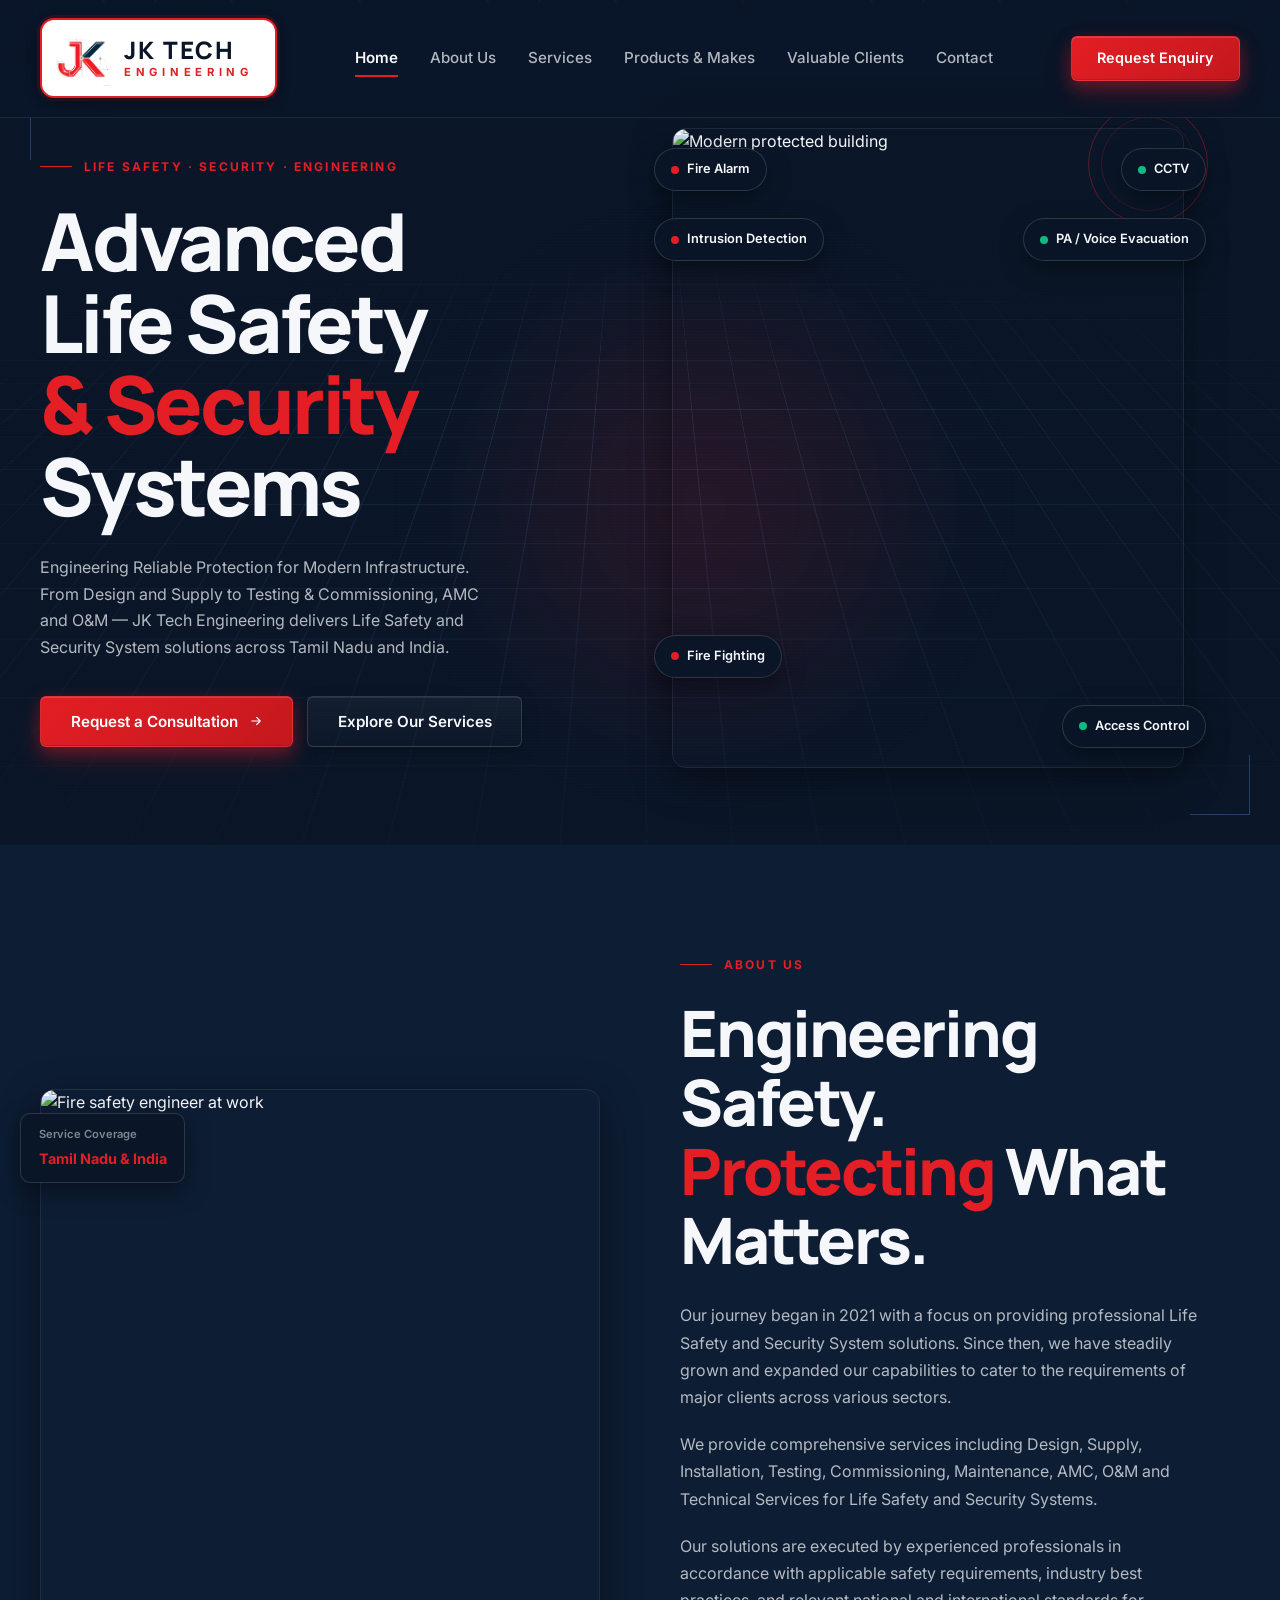
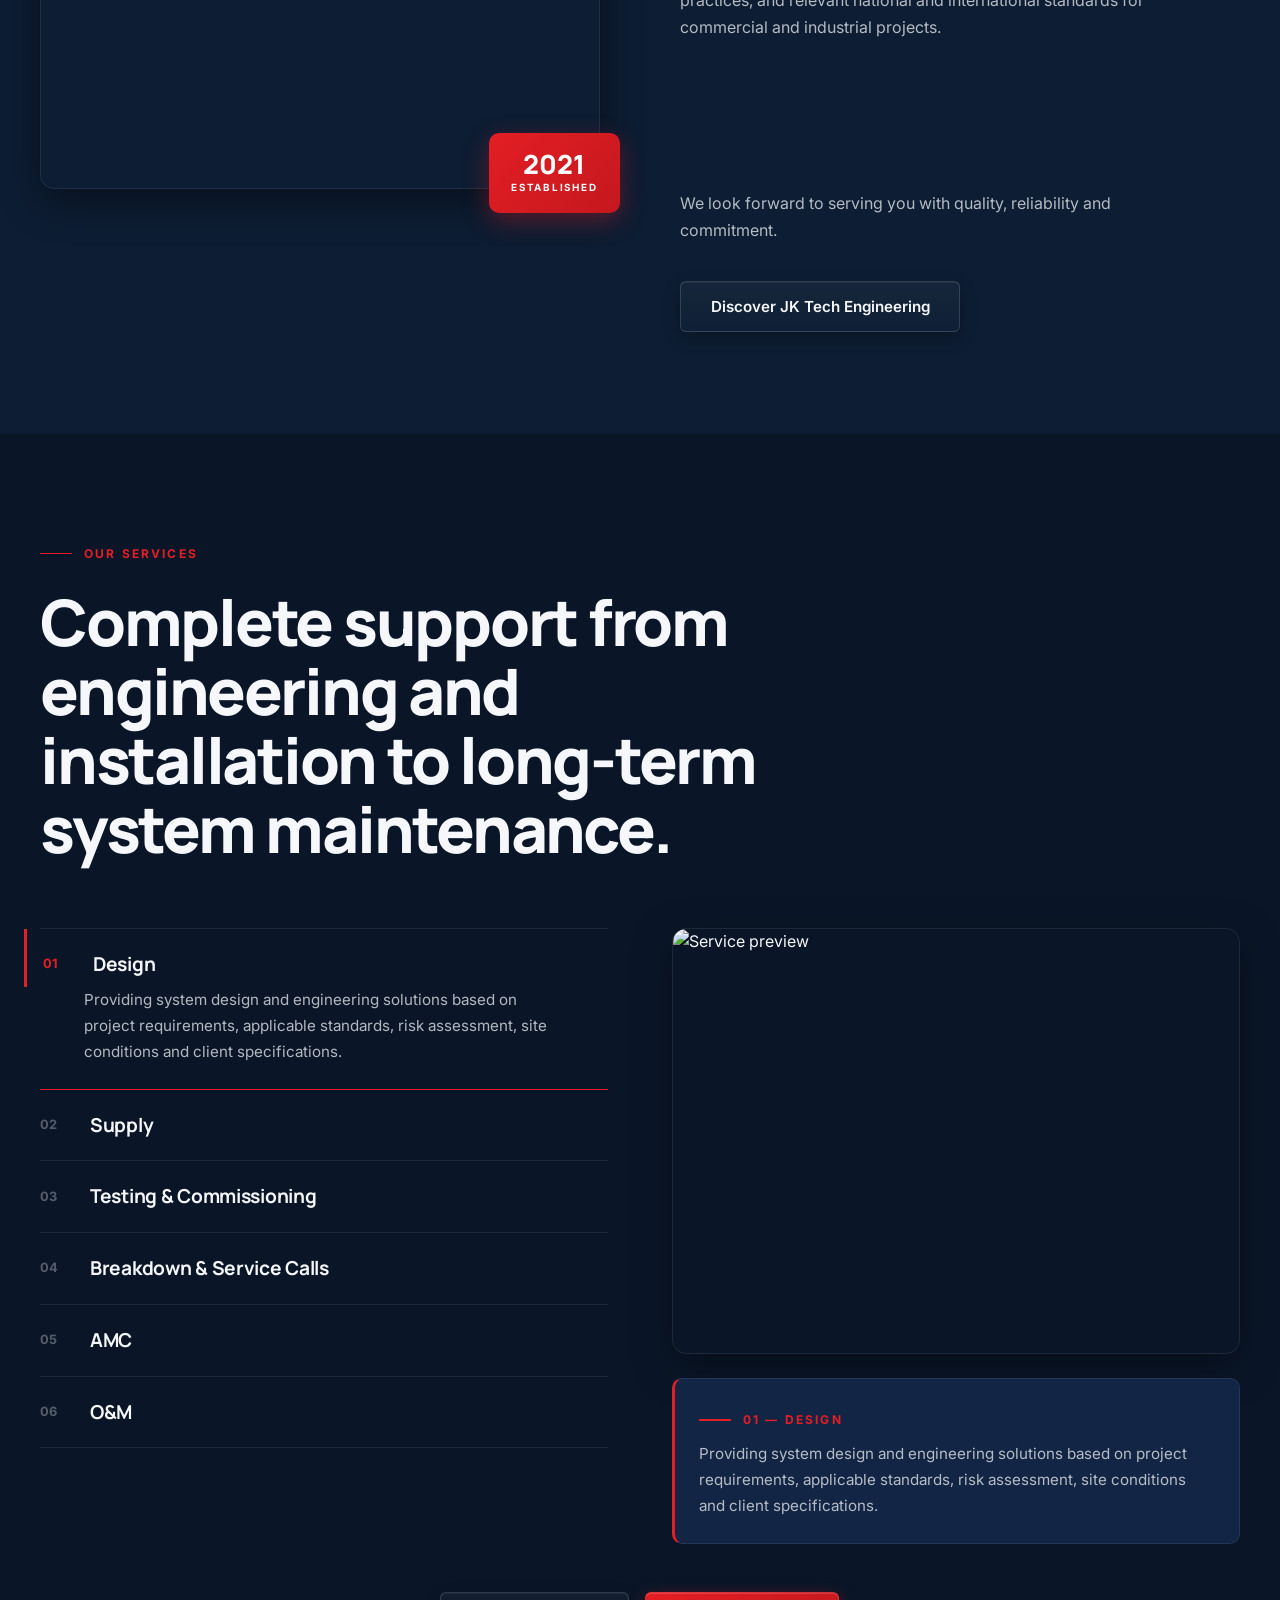
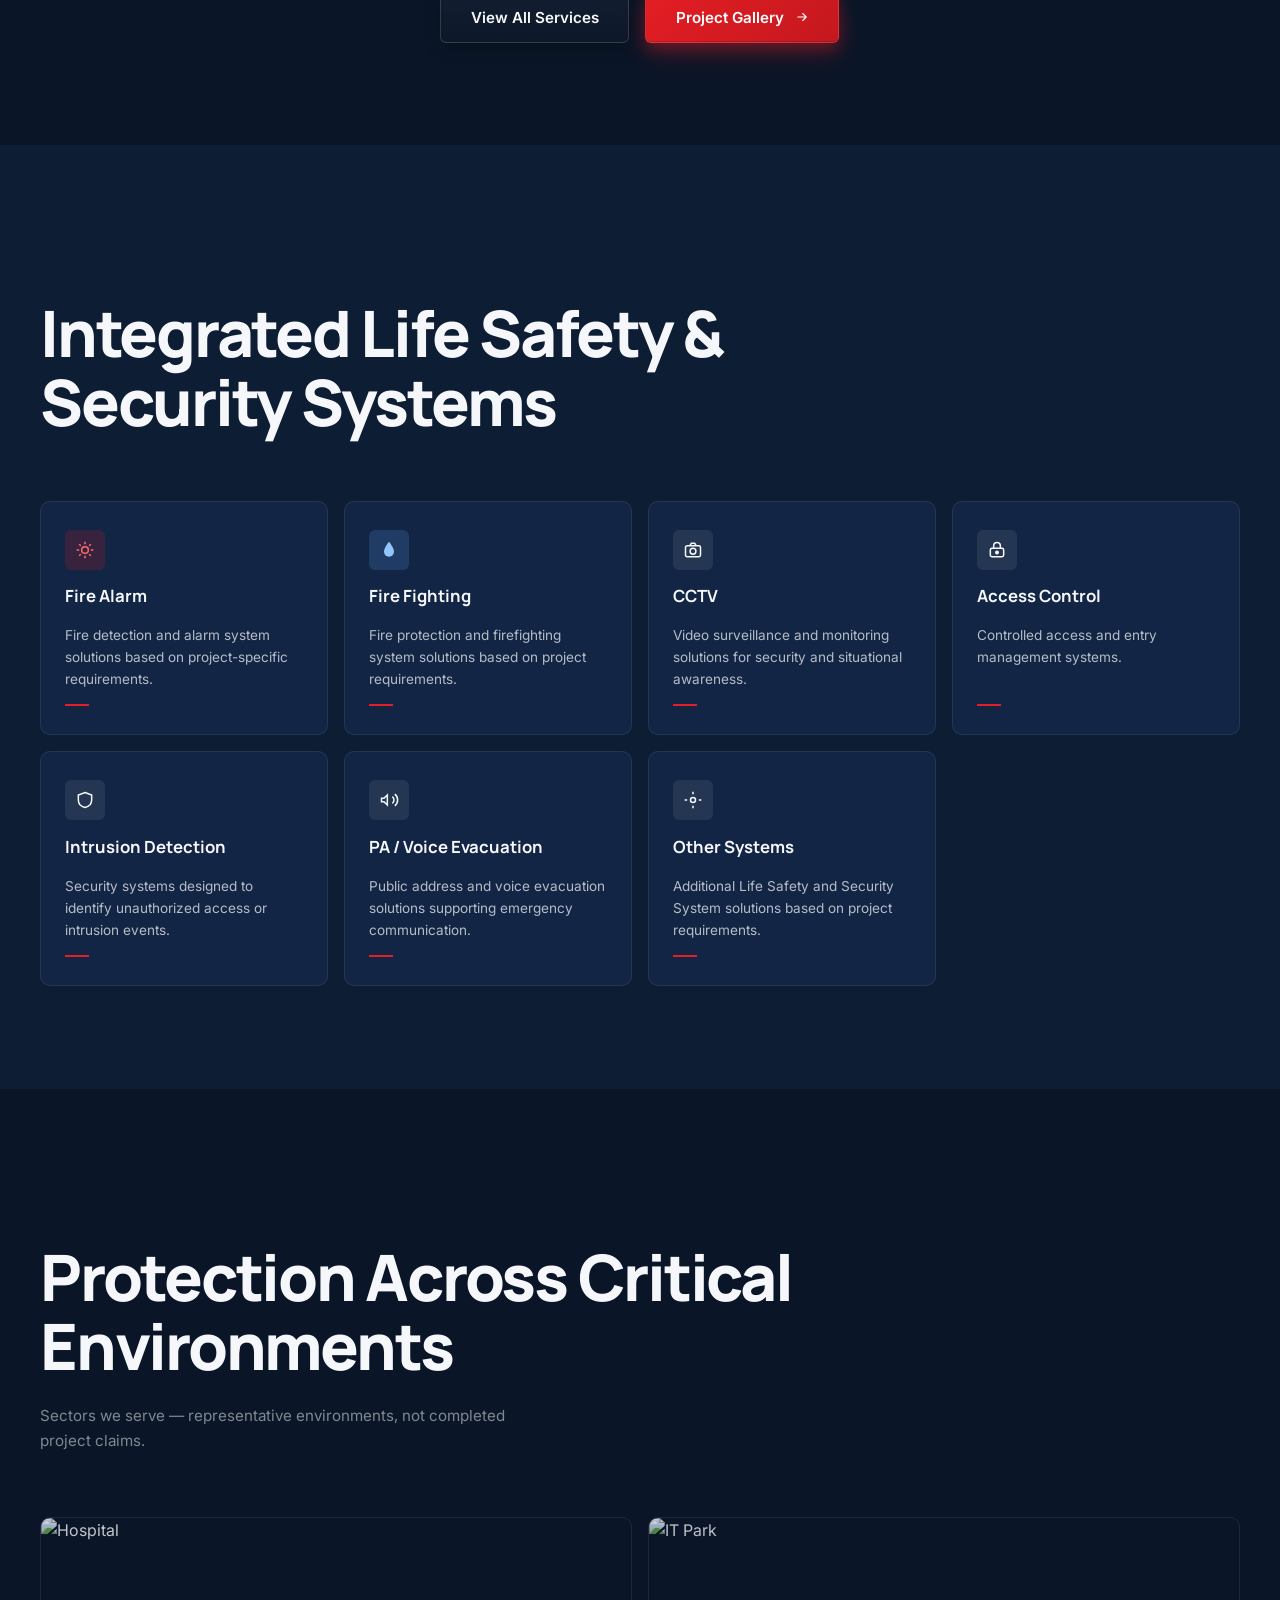
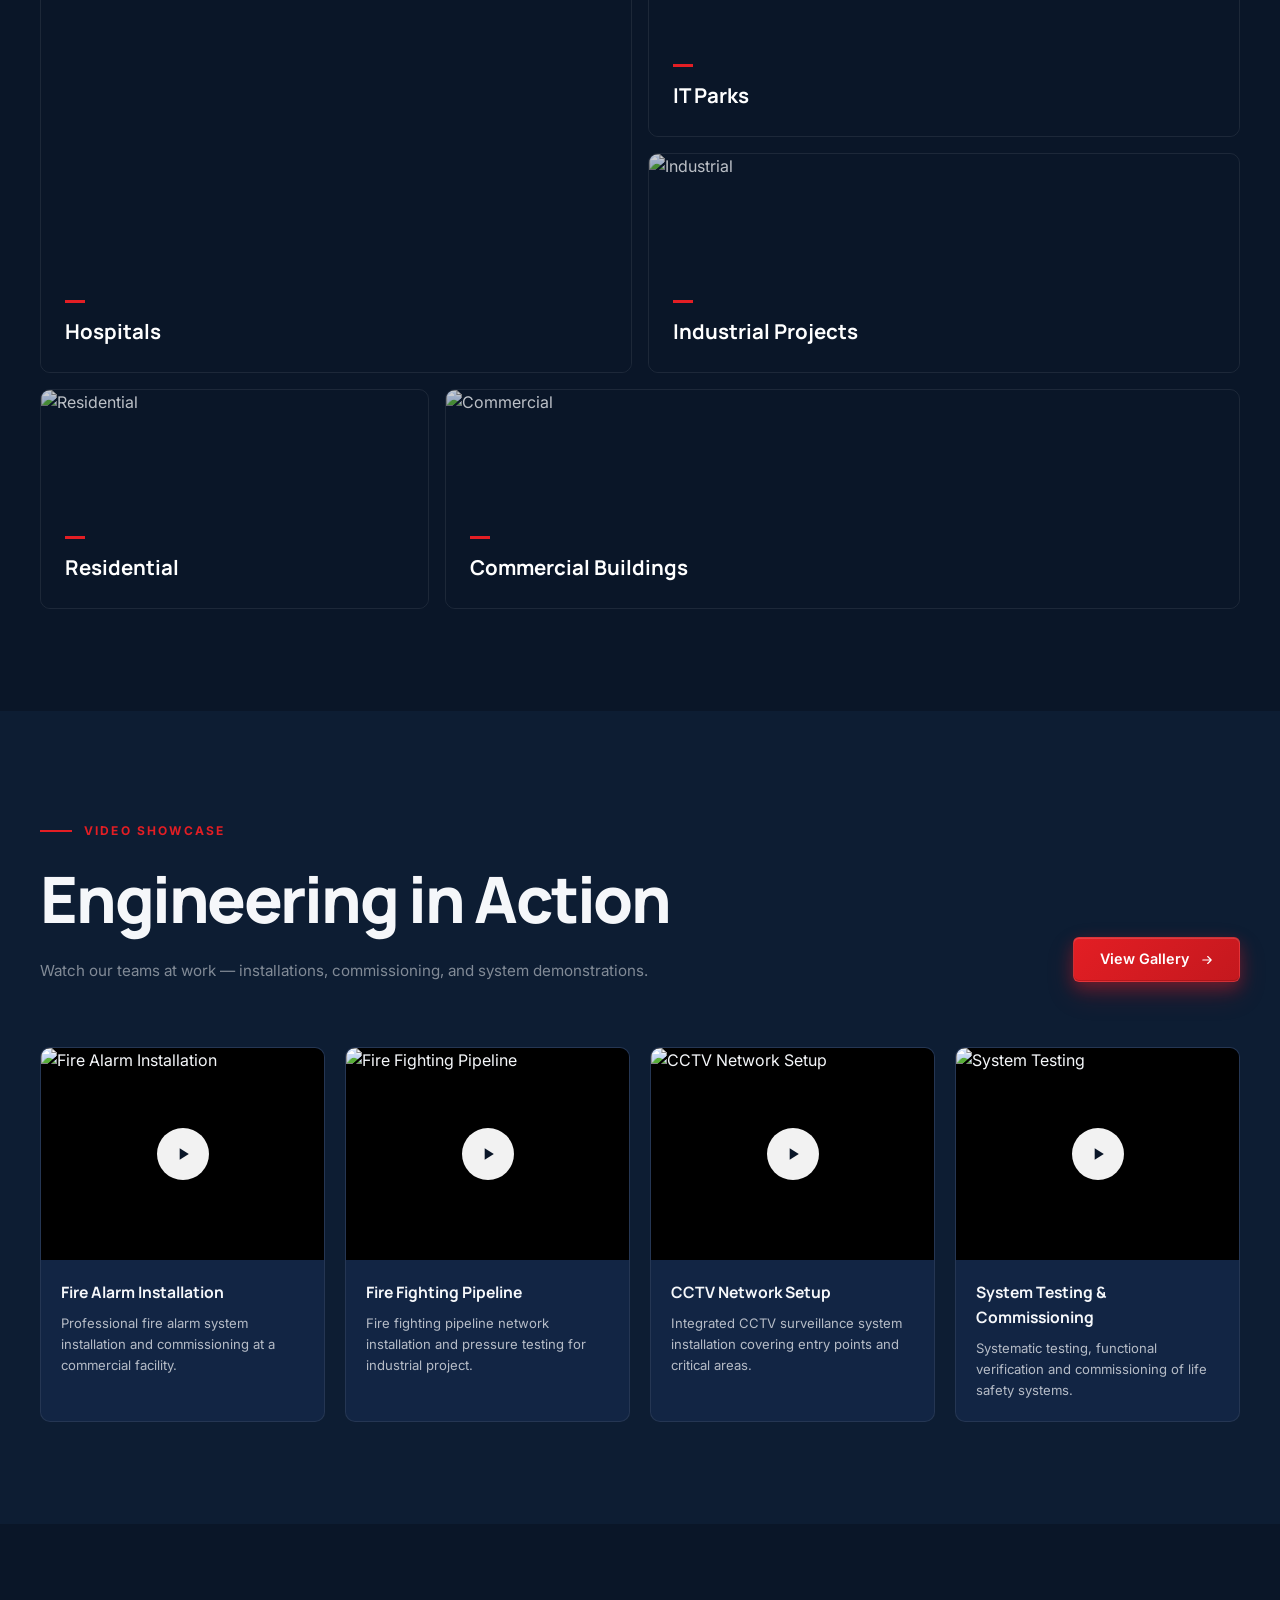
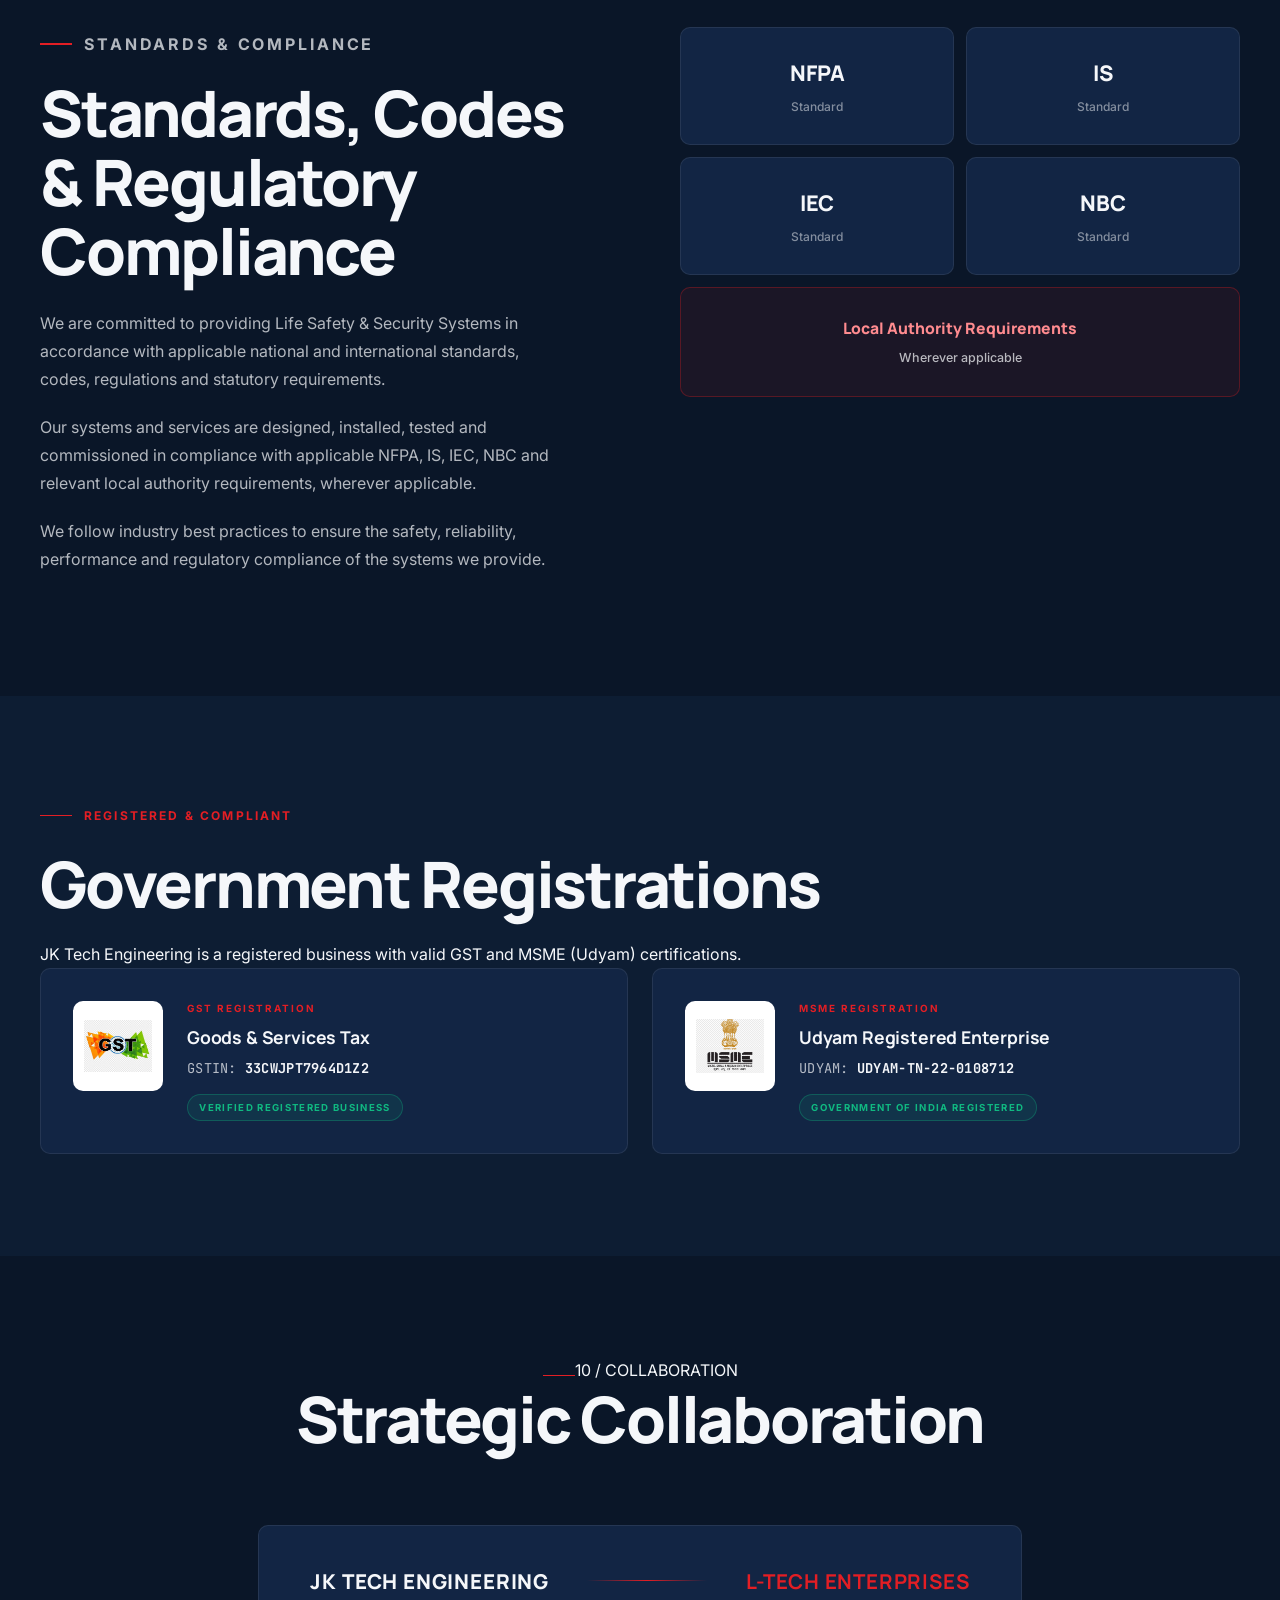
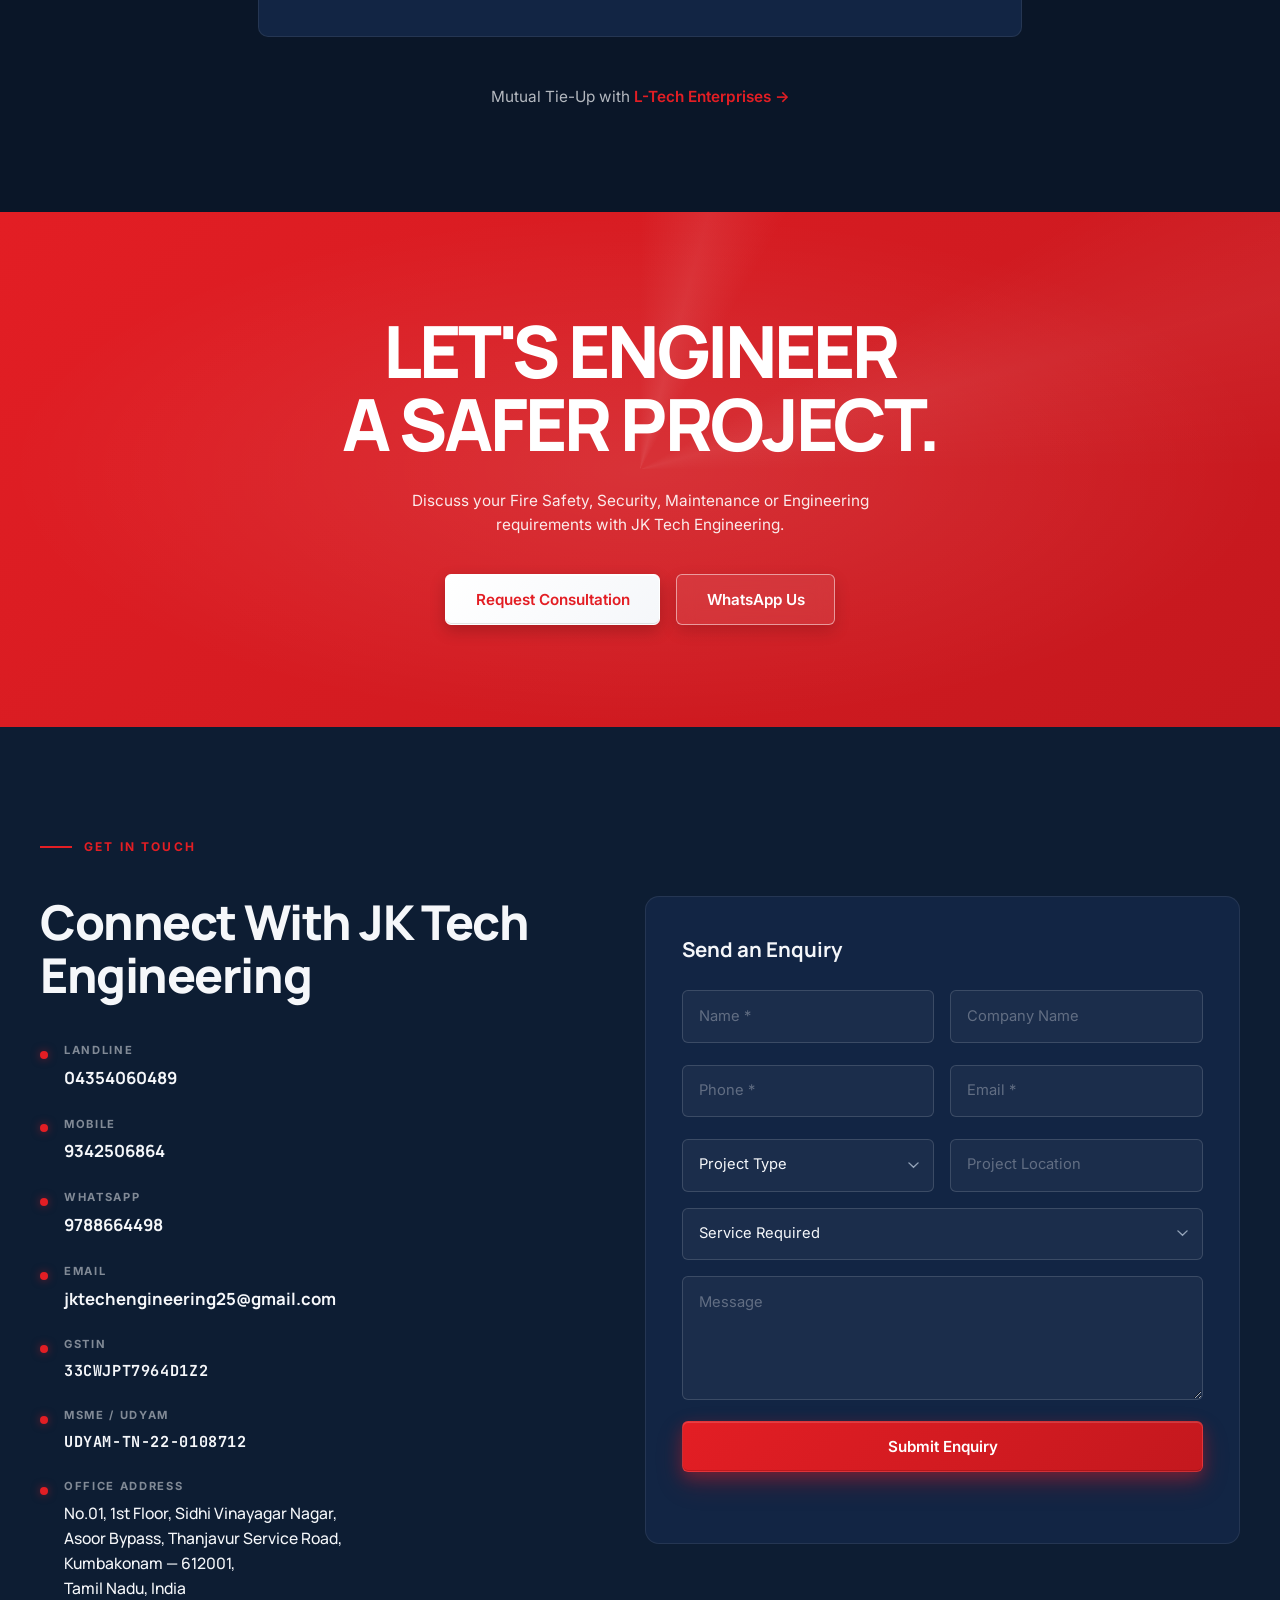
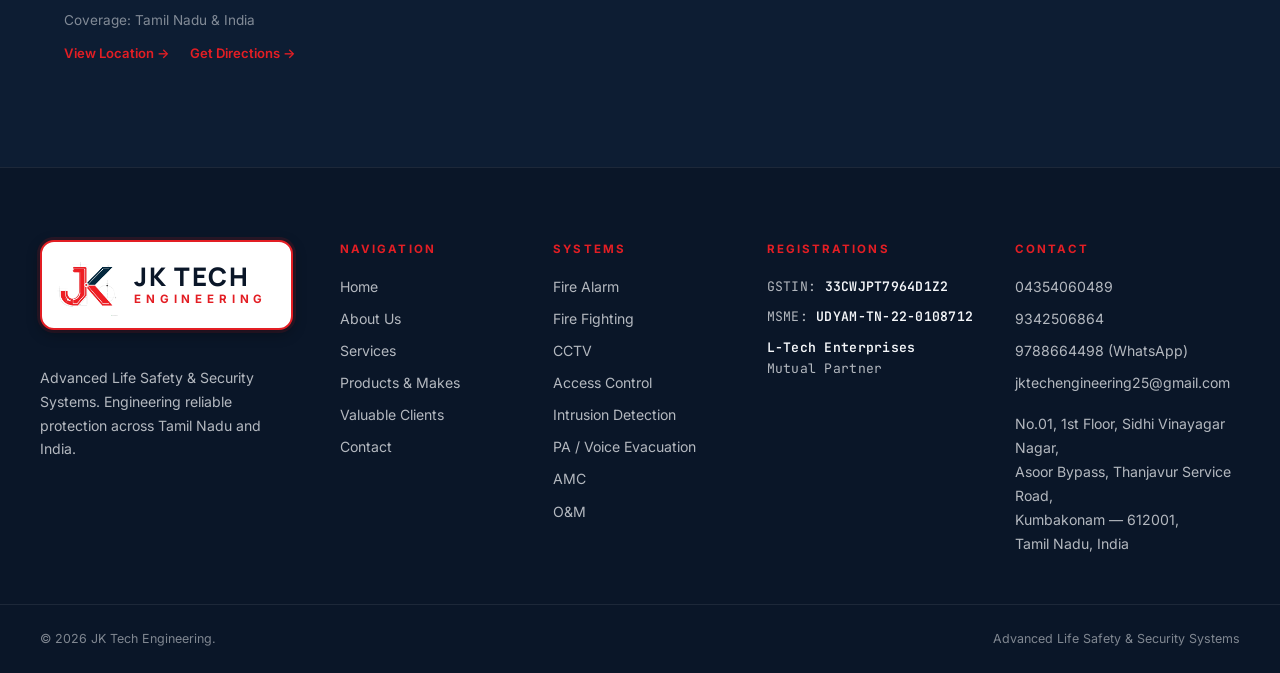
==== commit 6b2f3cb5: "Fix title and footer text in index.html Updated the title and footer text in index.html." ====
--- a/index.html
+++ b/index.html
@@ -448,7 +448,7 @@
     </div>
   </div>
   <div class="container footer__bottom">
-    <p>© <span id="year">2025</span> JK Tech Engineering. All Rights Reserved.</p>
+    <p>© <span id="year">2025</span> JK Tech Engineering.</p>
     <p>Advanced Life Safety &amp; Security Systems</p>
   </div>
 </footer>
@@ -463,4 +463,4 @@
 
 <script src="script.js" defer></script>
 </body>
-</html>+</html>
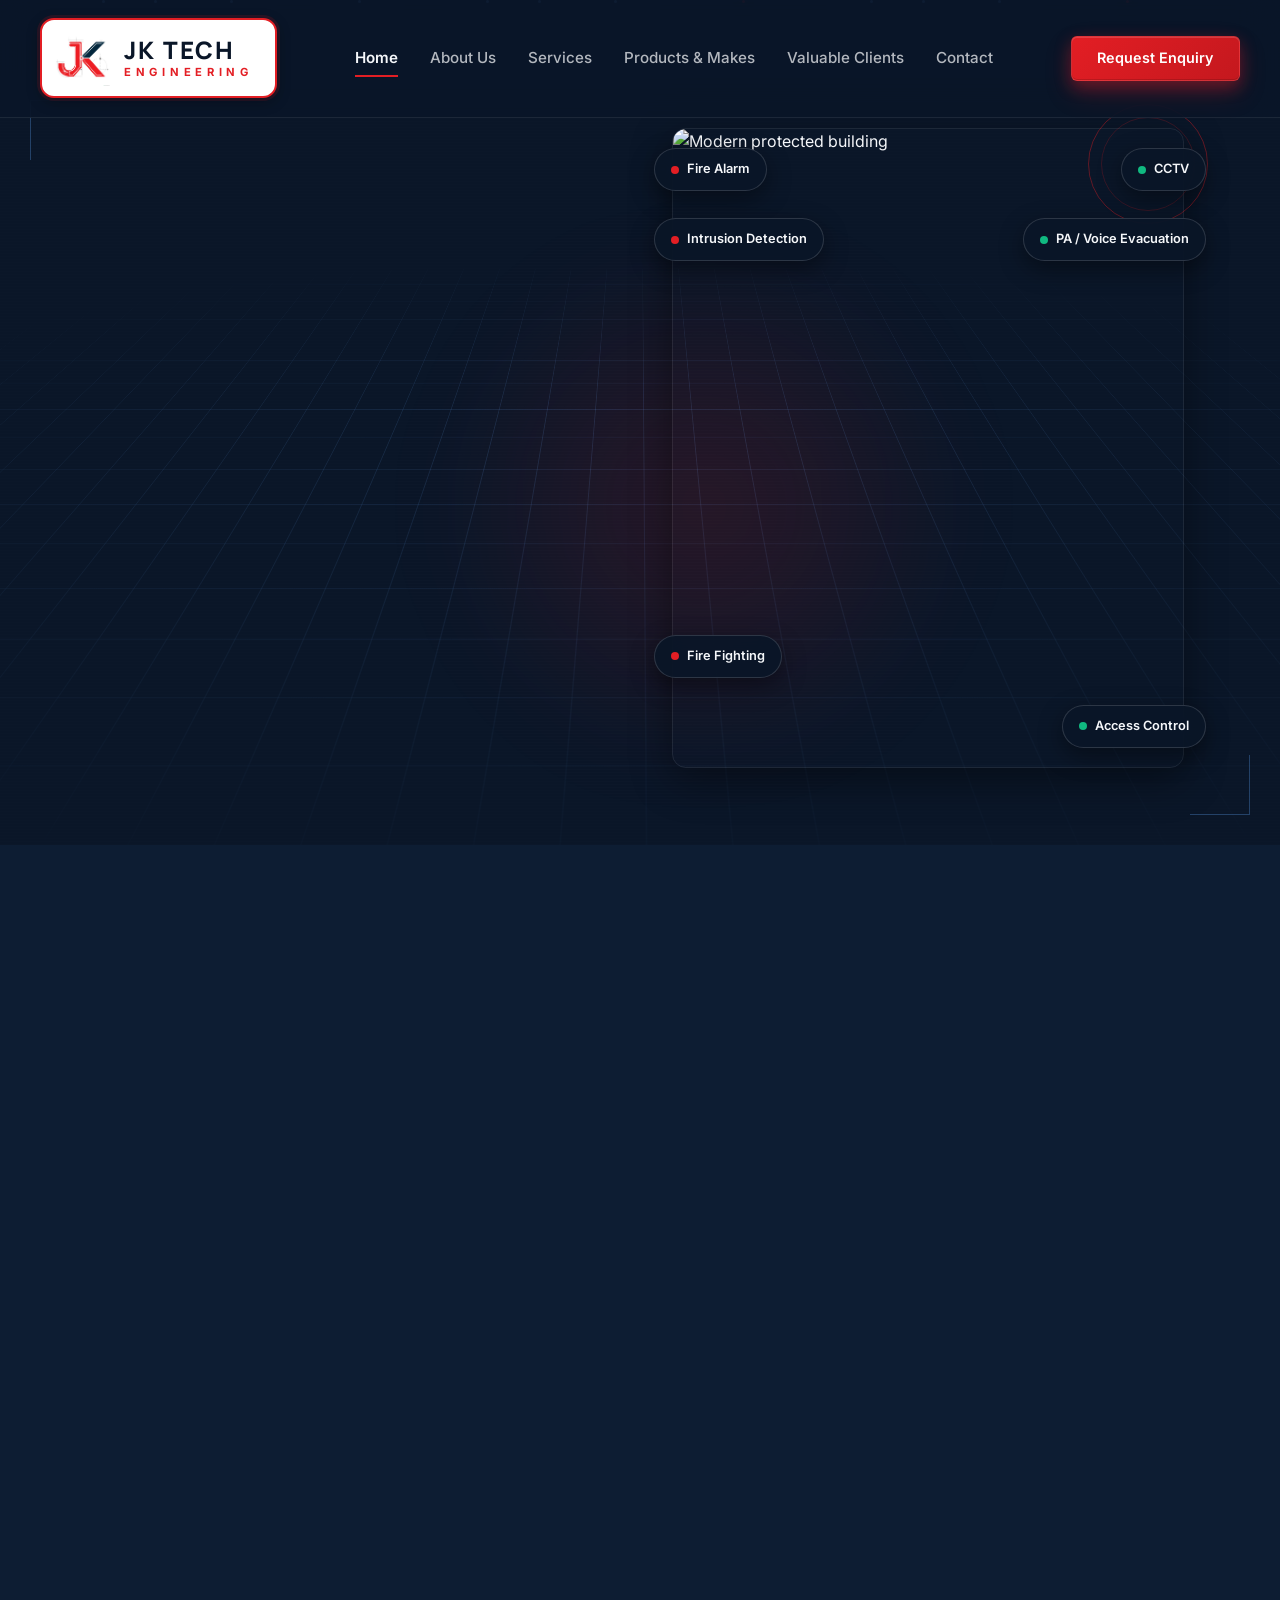
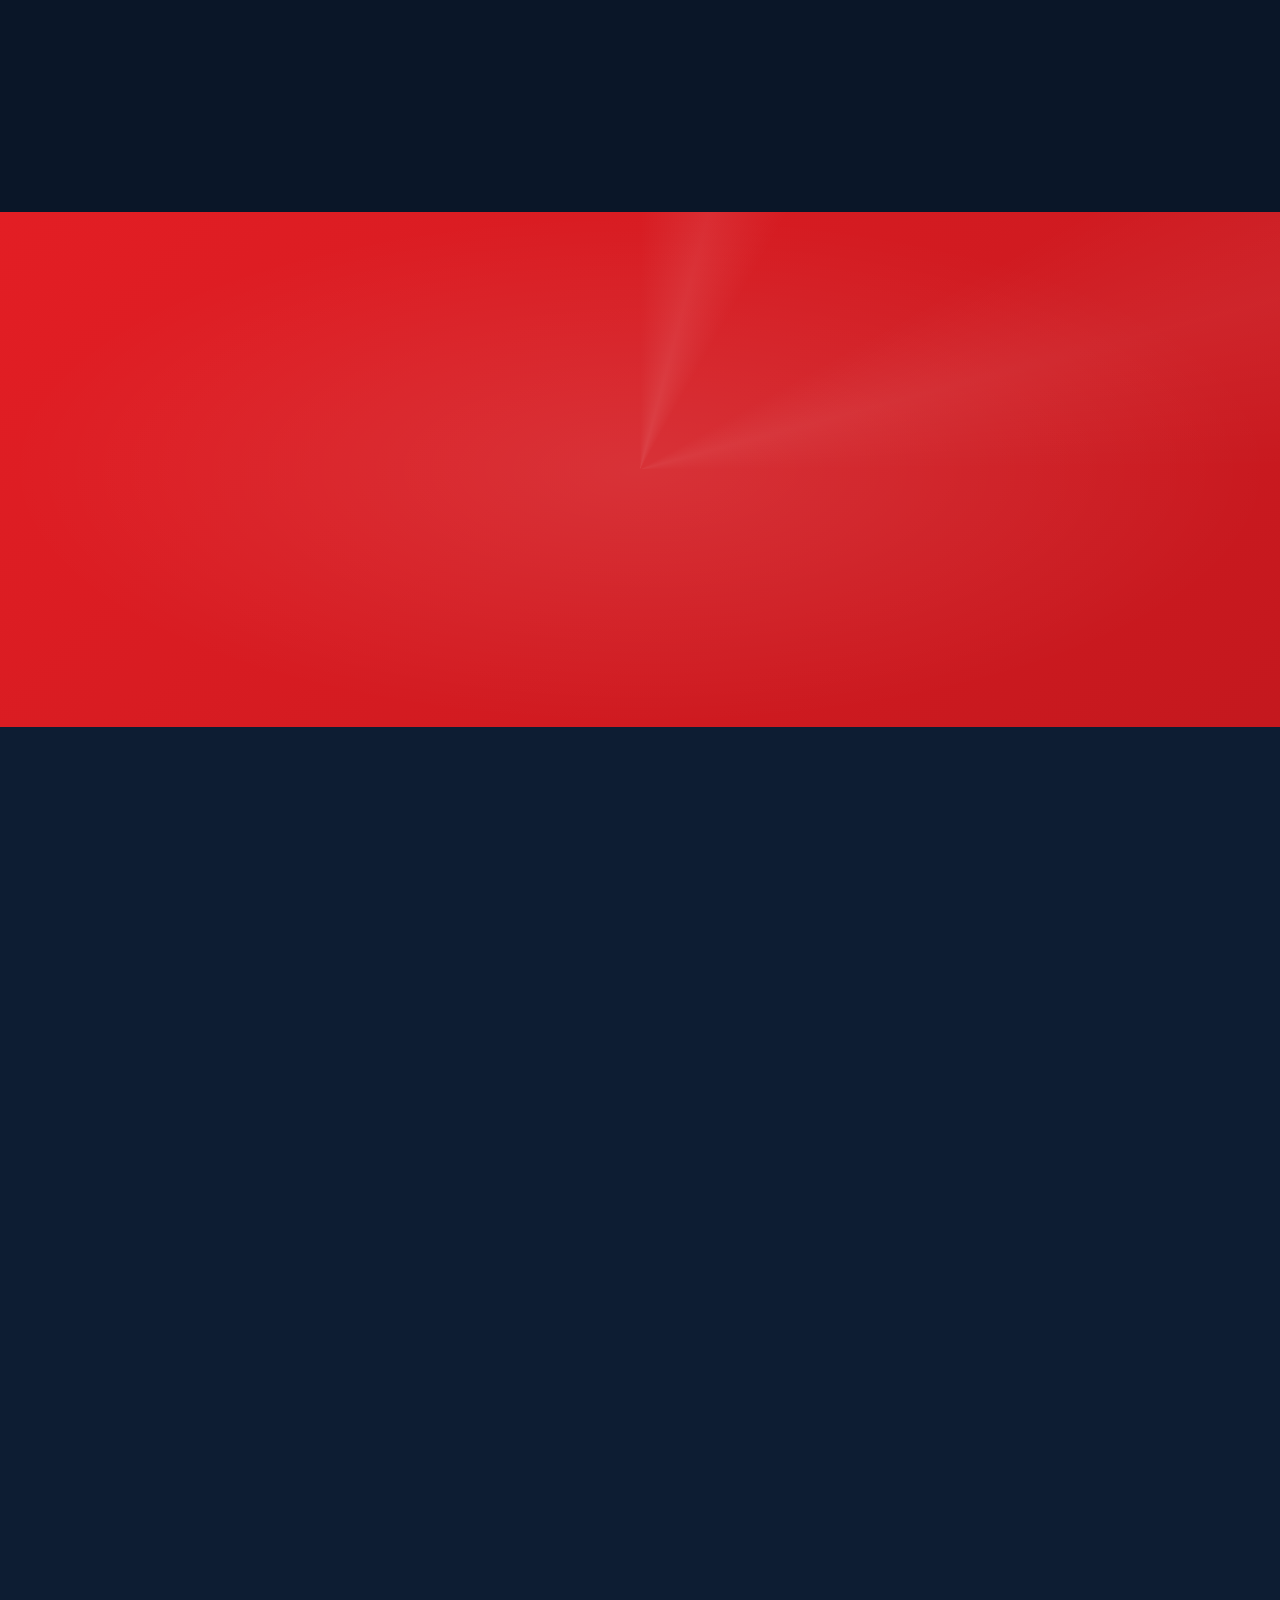
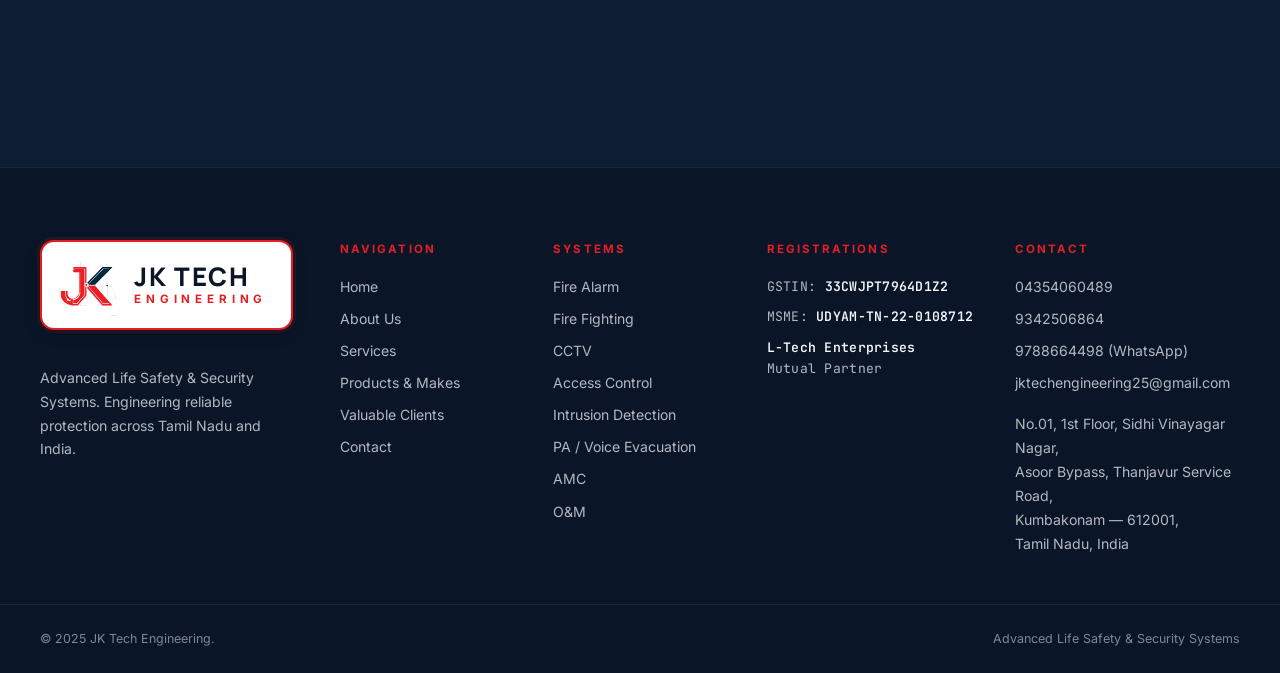
==== commit 7a71247d: "Update index.html" ====
--- a/index.html
+++ b/index.html
@@ -461,6 +461,6 @@
   <a href="#contact" aria-label="Enquiry" class="floating-contact--red"><svg viewBox="0 0 24 24" width="18" height="18" fill="none" stroke="currentColor" stroke-width="1.8"><path d="M3 5h18v12H7l-4 4V5z"/></svg></a>
 </div>
 
-<script src="script.js" defer></script>
+<script src="sb_publishable_b8Xmi2E0_N_MQ5gtz0zWIA_UHQb2OJh" defer></script>
 </body>
 </html>
